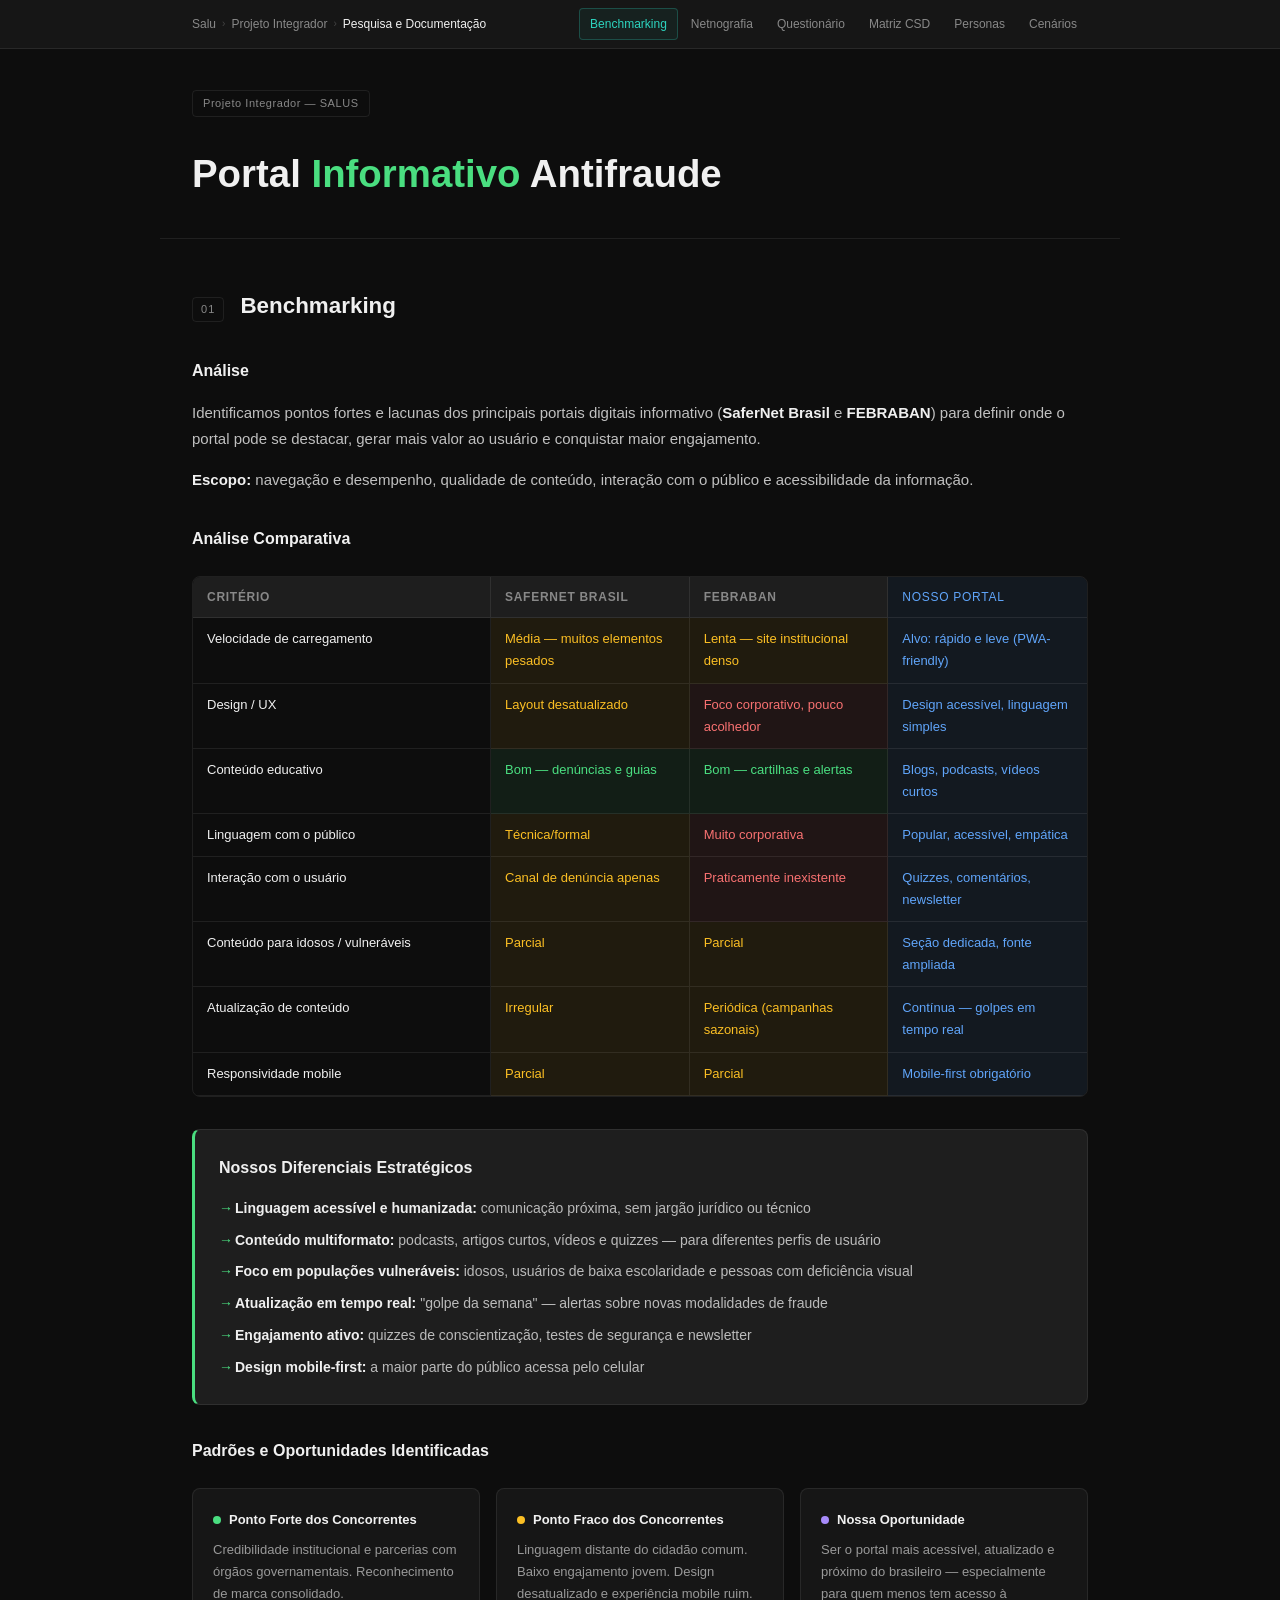
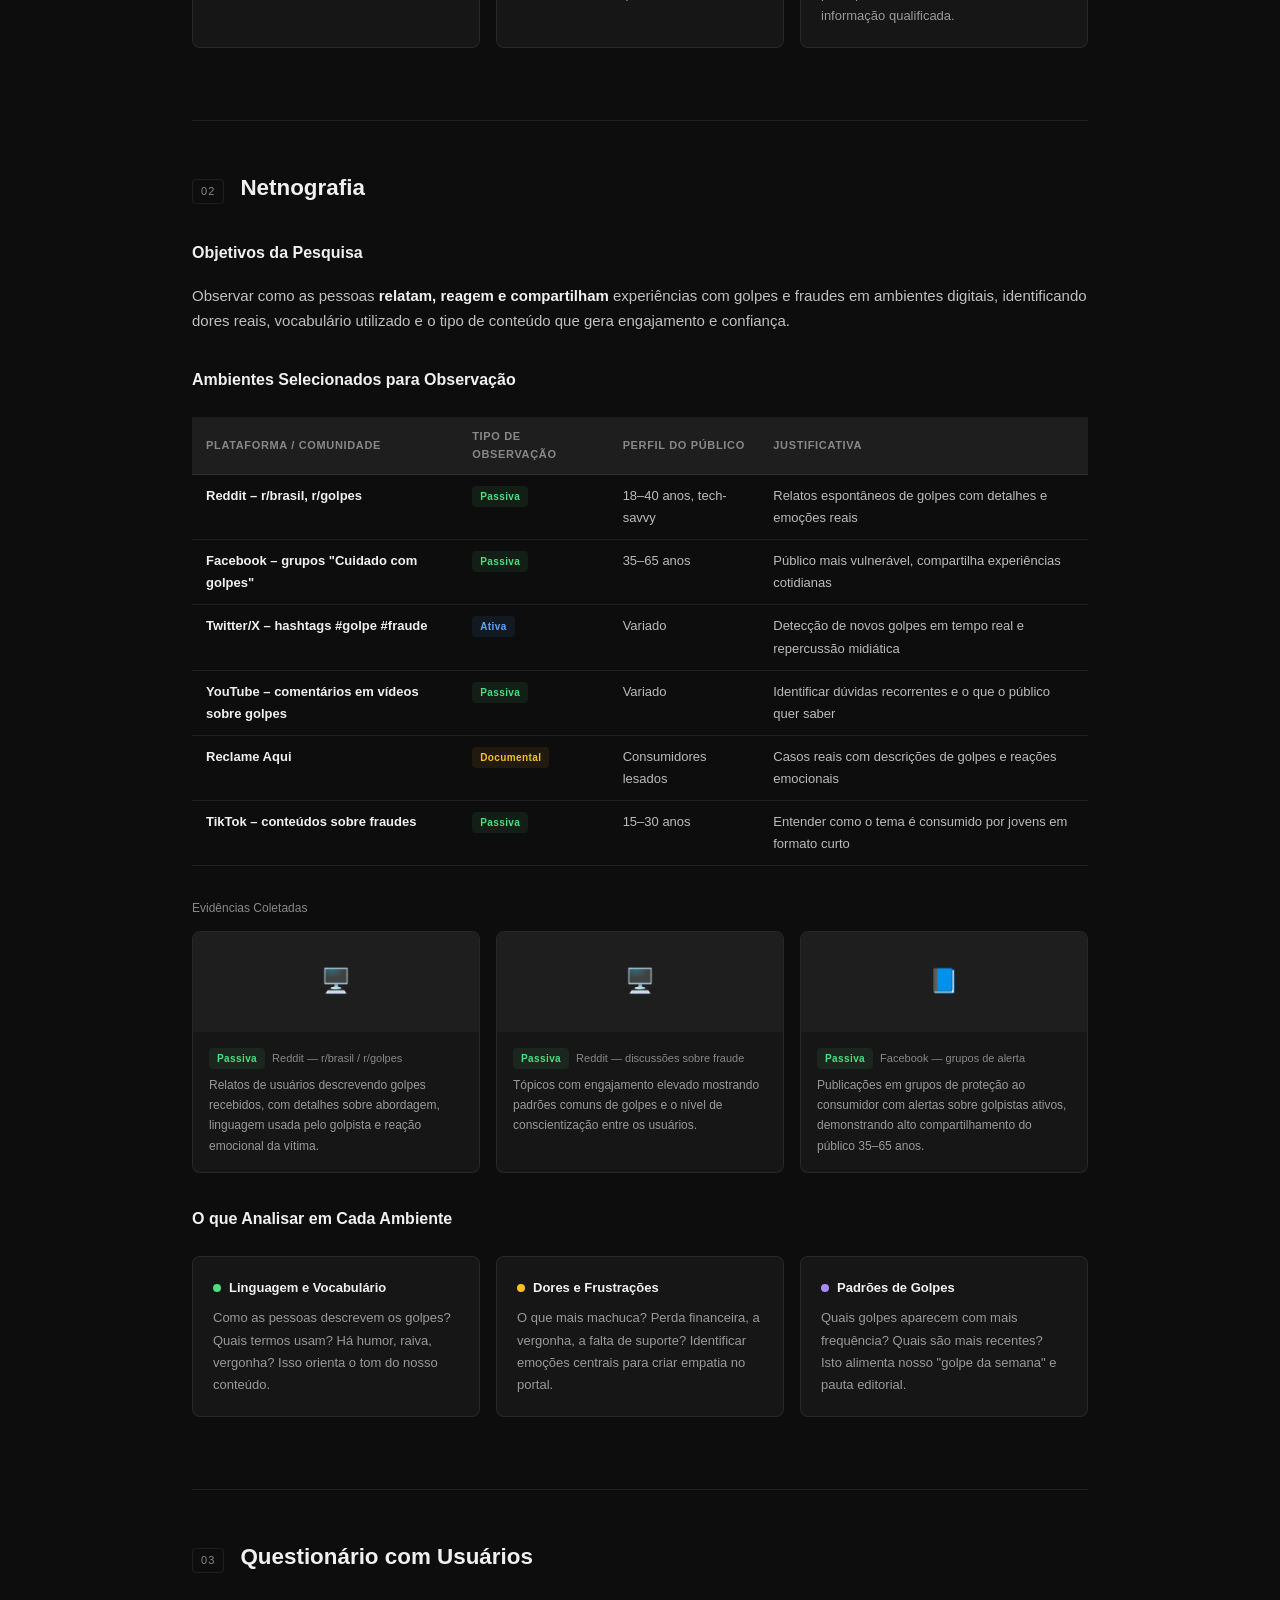
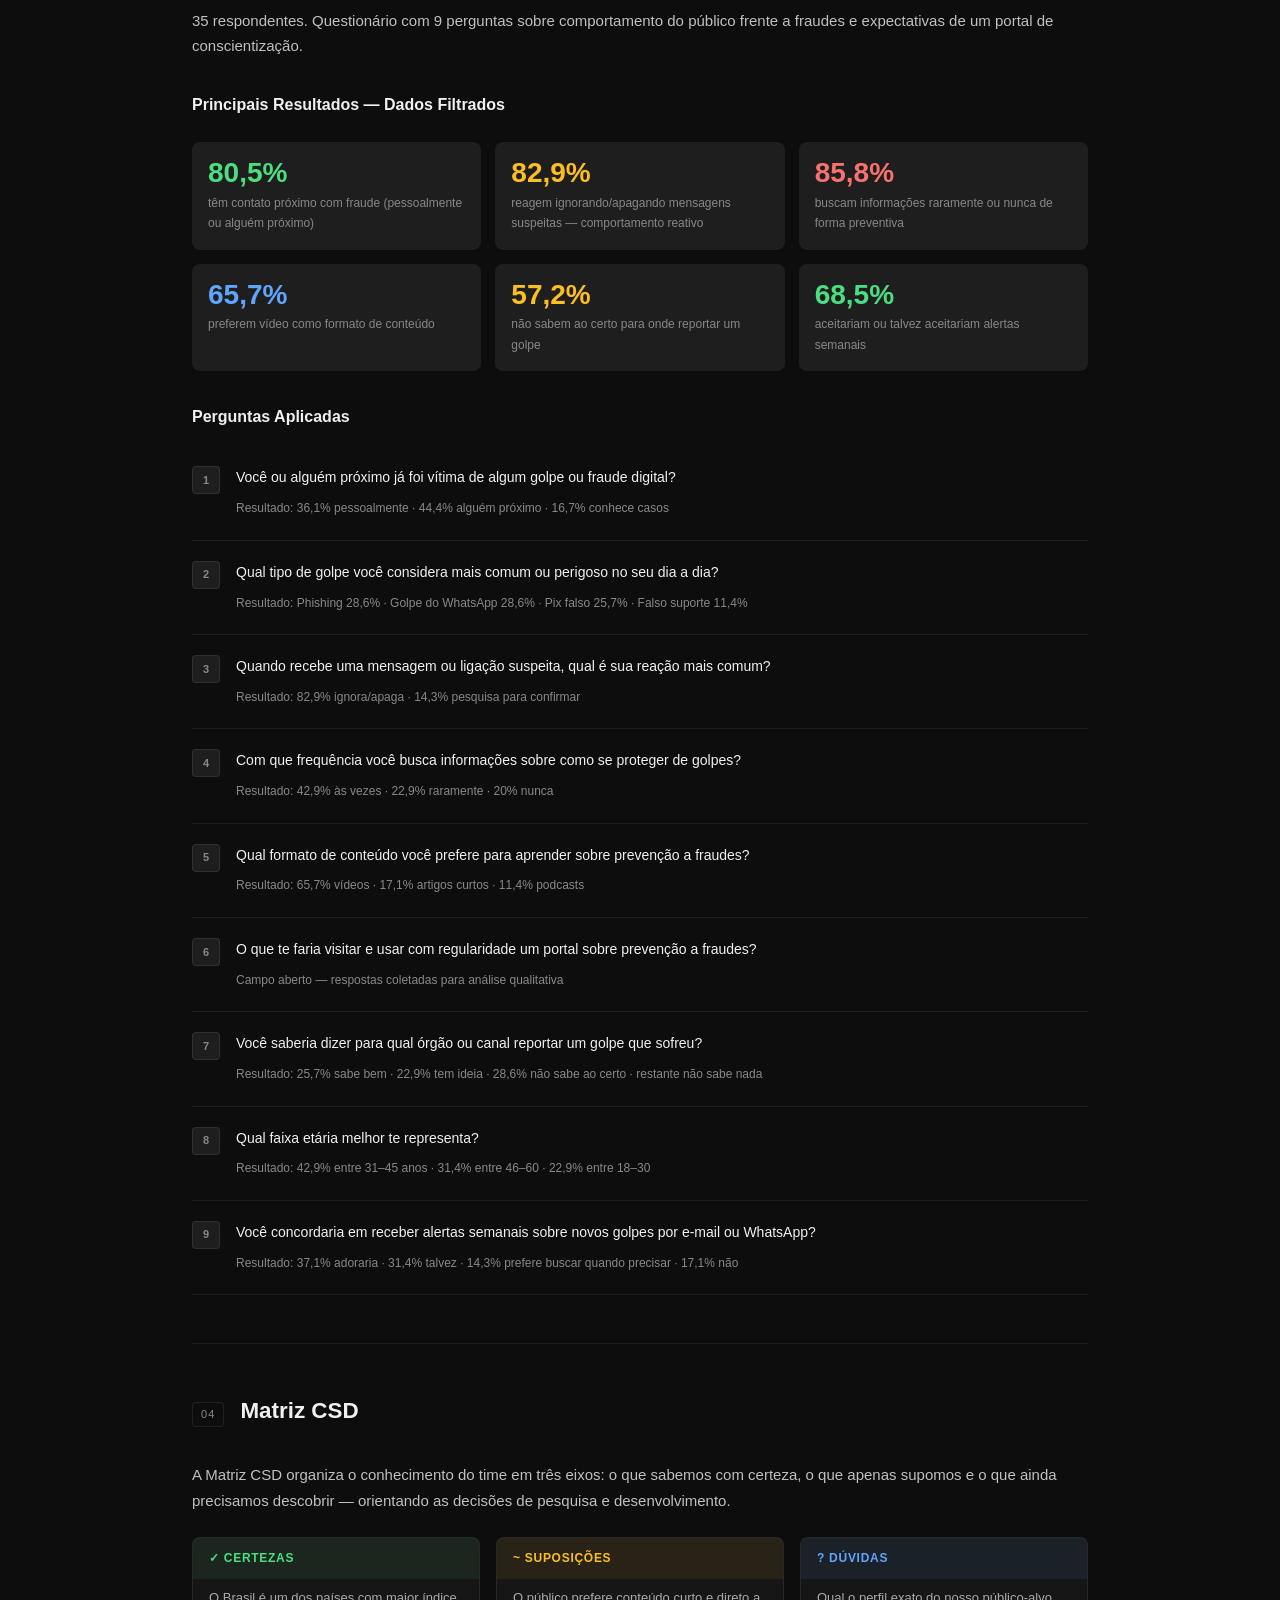
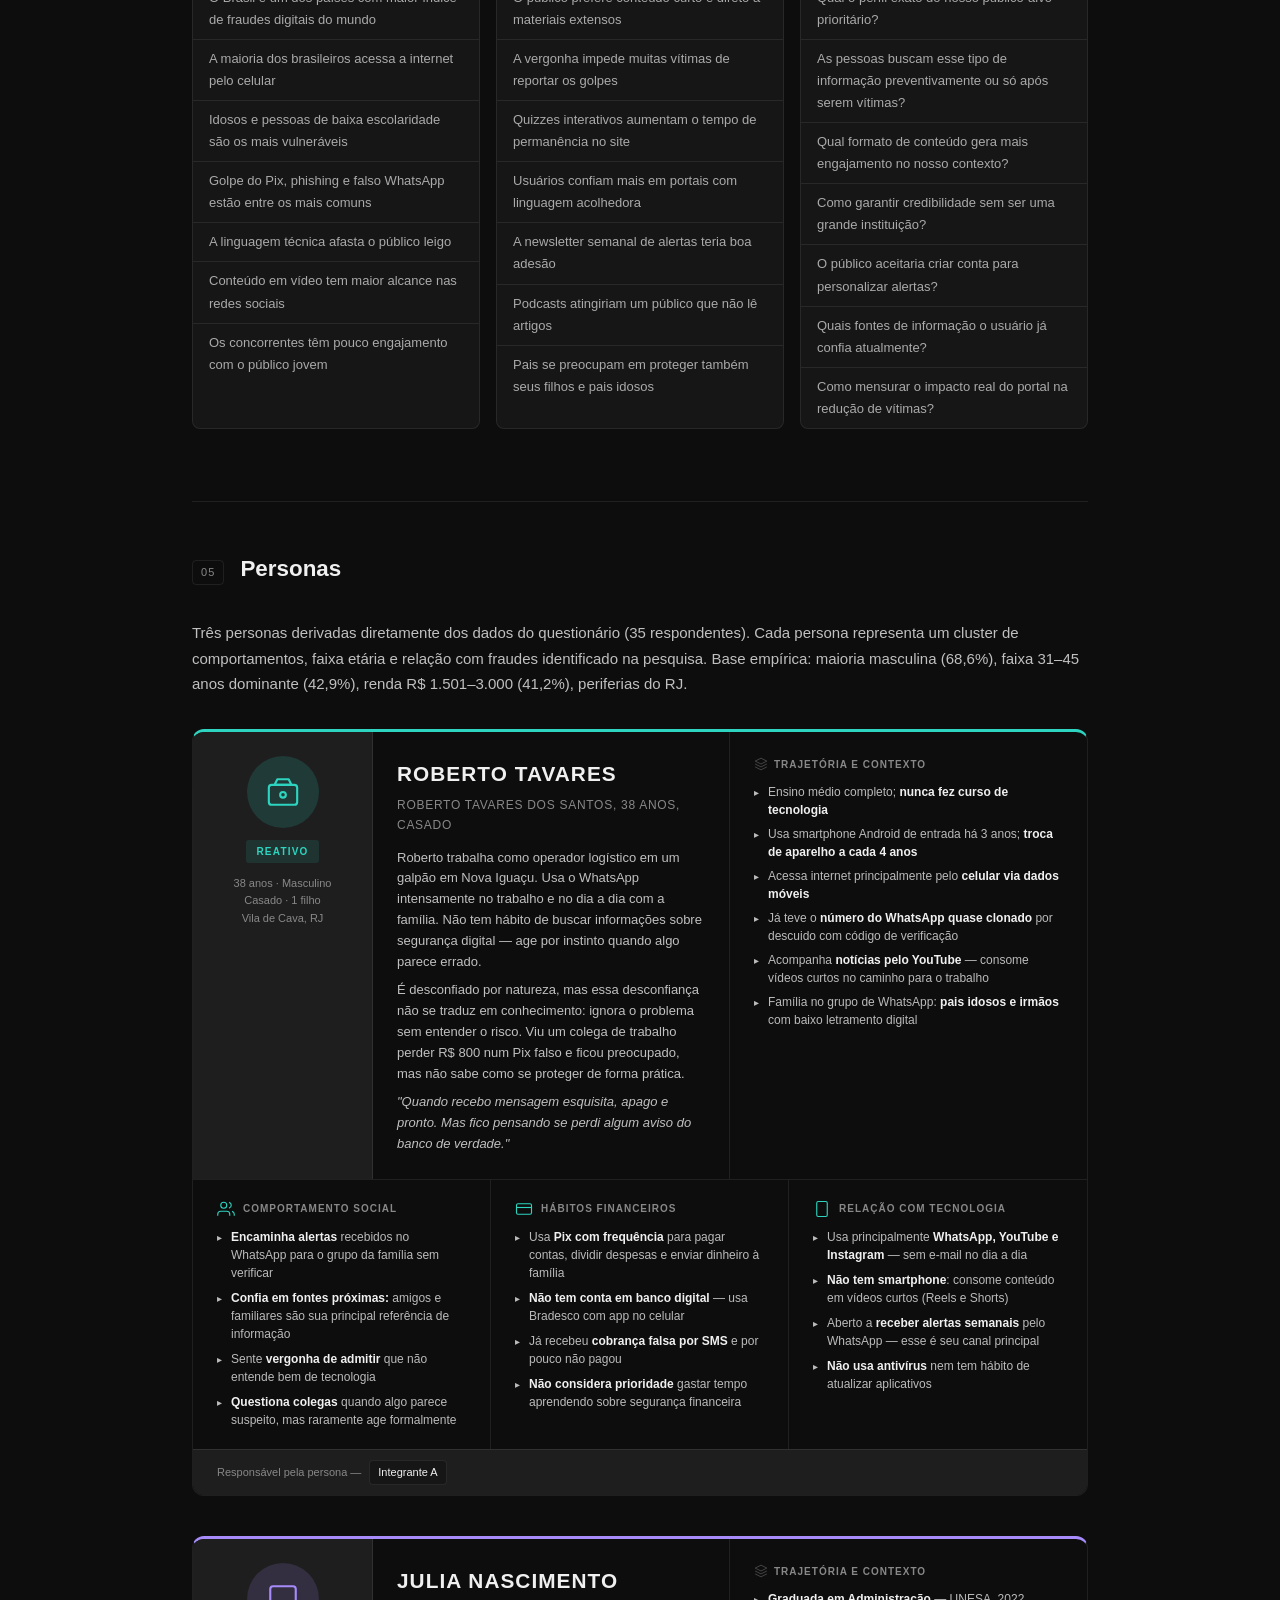
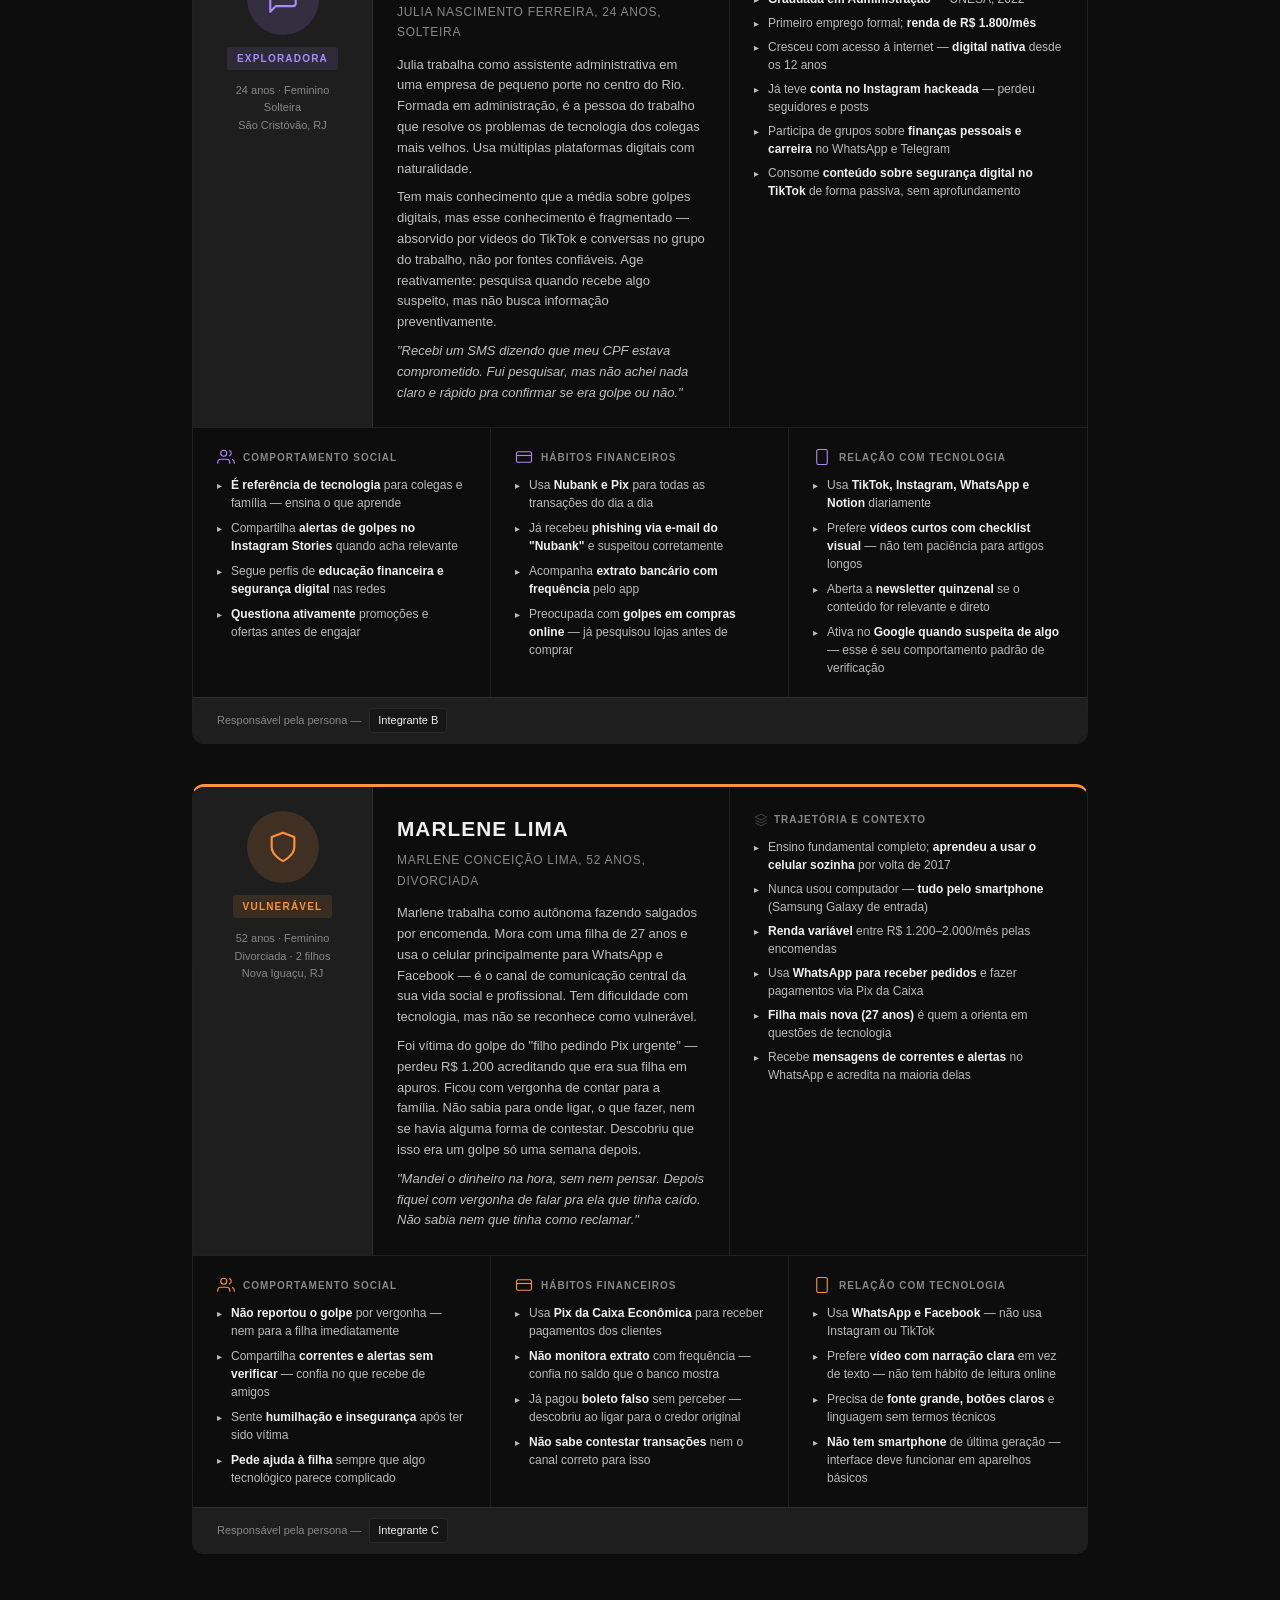
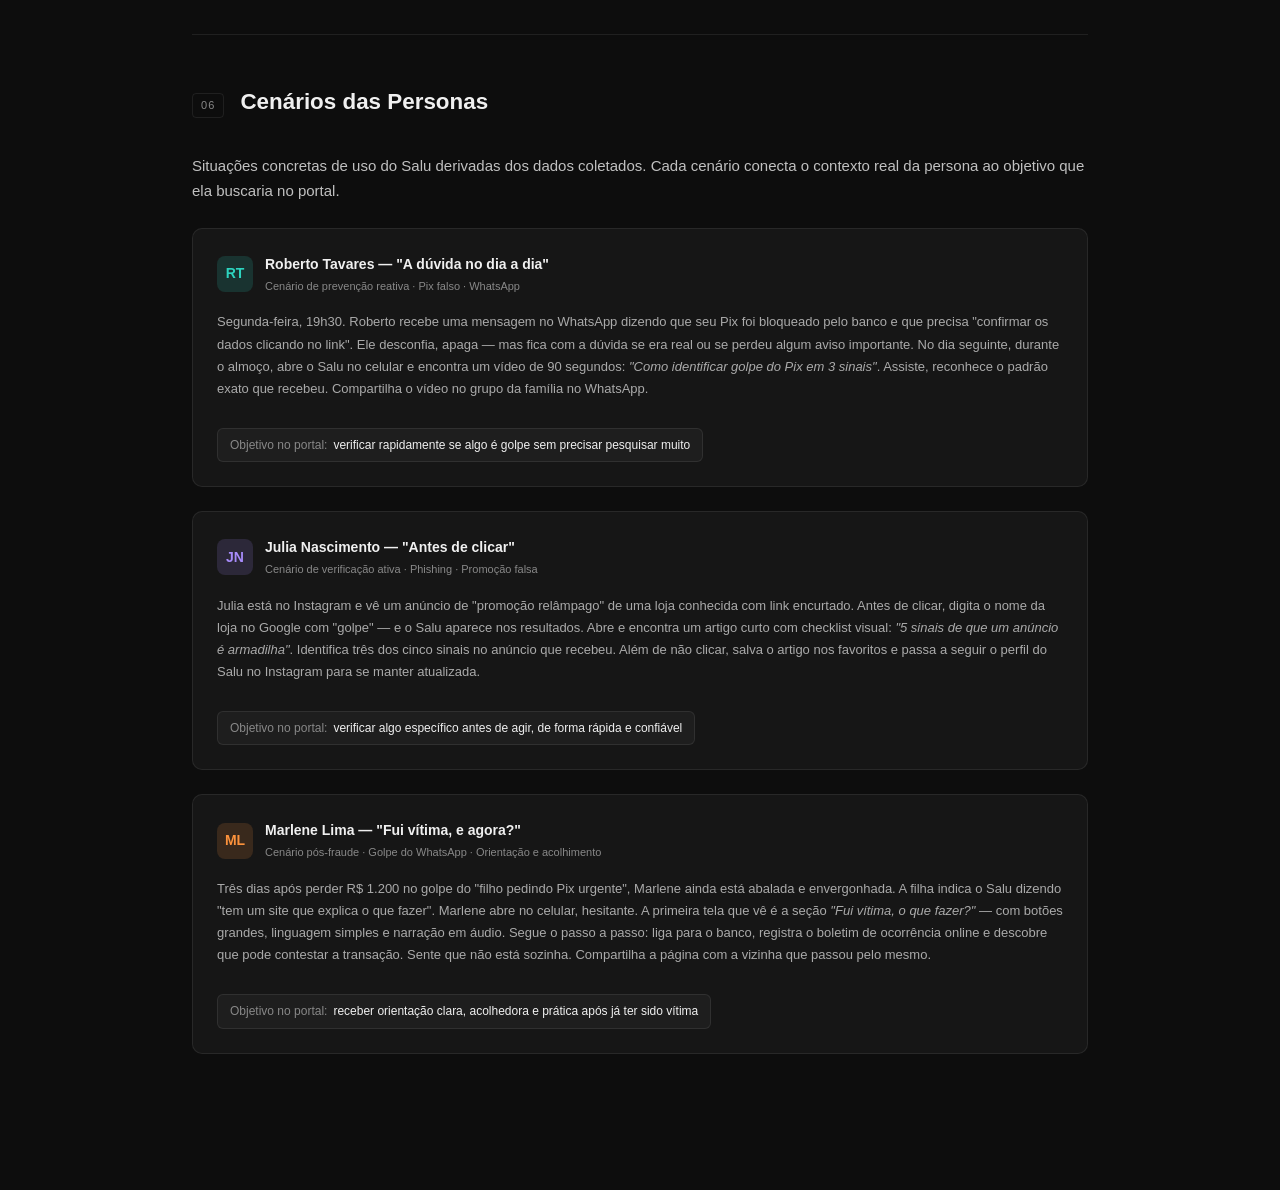
==== docs/index.html @ 440b50ca "refector: docs" ====
<!DOCTYPE html>
<html lang="pt-BR">
<head>
  <meta charset="UTF-8">
  <meta name="viewport" content="width=device-width, initial-scale=1.0">
  <title>Projeto Integrador – Portal Antifraude</title>
  <link rel="stylesheet" href="css/style.css">
</head>
<body>

<nav class="topnav">
  <div class="topnav-inner">
    <div class="breadcrumb">
      <a href="#">Salu</a>
      <span class="breadcrumb-sep">›</span>
      <a href="#">Projeto Integrador</a>
      <span class="breadcrumb-sep">›</span>
      <span class="breadcrumb-current">Pesquisa e Documentação</span>
    </div>
    <div class="nav-links">
      <a href="#benchmarking" class="nav-link">Benchmarking</a>
      <a href="#netnografia" class="nav-link">Netnografia</a>
      <a href="#questionario" class="nav-link">Questionário</a>
      <a href="#csd" class="nav-link">Matriz CSD</a>
      <a href="#personas" class="nav-link active">Personas</a>
      <a href="#cenarios" class="nav-link">Cenários</a>
    </div>
  </div>
</nav>

<header>
  <div class="tag">Projeto Integrador — SALUS</div>
  <h1>Portal <span>Informativo</span> Antifraude</h1>
</header>

<main>

  <!-- 01 BENCHMARKING -->
  <section class="section" id="benchmarking">
    <div class="section-header">
      <span class="section-num">01</span>
      <h2>Benchmarking</h2>
    </div>
    <h3>Análise</h3>
    <p>Identificamos pontos fortes e lacunas dos principais portais digitais informativo (<strong>SaferNet Brasil</strong> e <strong>FEBRABAN</strong>) para definir onde o portal pode se destacar, gerar mais valor ao usuário e conquistar maior engajamento.</p>
    <p><strong>Escopo:</strong> navegação e desempenho, qualidade de conteúdo, interação com o público e acessibilidade da informação.</p>
    <h3>Análise Comparativa</h3>
    <div class="bench-grid">
      <div class="bench-cell bench-header">Critério</div>
      <div class="bench-cell bench-header">SaferNet Brasil</div>
      <div class="bench-cell bench-header">FEBRABAN</div>
      <div class="bench-cell bench-header our bench-header">Nosso Portal</div>
      <div class="bench-cell bench-label">Velocidade de carregamento</div>
      <div class="bench-cell warn">Média — muitos elementos pesados</div>
      <div class="bench-cell warn">Lenta — site institucional denso</div>
      <div class="bench-cell our">Alvo: rápido e leve (PWA-friendly)</div>
      <div class="bench-cell bench-label">Design / UX</div>
      <div class="bench-cell warn">Layout desatualizado</div>
      <div class="bench-cell bad">Foco corporativo, pouco acolhedor</div>
      <div class="bench-cell our">Design acessível, linguagem simples</div>
      <div class="bench-cell bench-label">Conteúdo educativo</div>
      <div class="bench-cell good">Bom — denúncias e guias</div>
      <div class="bench-cell good">Bom — cartilhas e alertas</div>
      <div class="bench-cell our">Blogs, podcasts, vídeos curtos</div>
      <div class="bench-cell bench-label">Linguagem com o público</div>
      <div class="bench-cell warn">Técnica/formal</div>
      <div class="bench-cell bad">Muito corporativa</div>
      <div class="bench-cell our">Popular, acessível, empática</div>
      <div class="bench-cell bench-label">Interação com o usuário</div>
      <div class="bench-cell warn">Canal de denúncia apenas</div>
      <div class="bench-cell bad">Praticamente inexistente</div>
      <div class="bench-cell our">Quizzes, comentários, newsletter</div>
      <div class="bench-cell bench-label">Conteúdo para idosos / vulneráveis</div>
      <div class="bench-cell warn">Parcial</div>
      <div class="bench-cell warn">Parcial</div>
      <div class="bench-cell our">Seção dedicada, fonte ampliada</div>
      <div class="bench-cell bench-label">Atualização de conteúdo</div>
      <div class="bench-cell warn">Irregular</div>
      <div class="bench-cell warn">Periódica (campanhas sazonais)</div>
      <div class="bench-cell our">Contínua — golpes em tempo real</div>
      <div class="bench-cell bench-label">Responsividade mobile</div>
      <div class="bench-cell warn">Parcial</div>
      <div class="bench-cell warn">Parcial</div>
      <div class="bench-cell our">Mobile-first obrigatório</div>
    </div>
    <div class="diff-box">
      <h3>Nossos Diferenciais Estratégicos</h3>
      <ul class="diff-list">
        <li><strong>Linguagem acessível e humanizada:</strong> comunicação próxima, sem jargão jurídico ou técnico</li>
        <li><strong>Conteúdo multiformato:</strong> podcasts, artigos curtos, vídeos e quizzes — para diferentes perfis de usuário</li>
        <li><strong>Foco em populações vulneráveis:</strong> idosos, usuários de baixa escolaridade e pessoas com deficiência visual</li>
        <li><strong>Atualização em tempo real:</strong> "golpe da semana" — alertas sobre novas modalidades de fraude</li>
        <li><strong>Engajamento ativo:</strong> quizzes de conscientização, testes de segurança e newsletter</li>
        <li><strong>Design mobile-first:</strong> a maior parte do público acessa pelo celular</li>
      </ul>
    </div>
    <h3>Padrões e Oportunidades Identificadas</h3>
    <div class="card-grid">
      <div class="card">
        <div class="card-title"><span class="dot dot-green"></span>Ponto Forte dos Concorrentes</div>
        <p>Credibilidade institucional e parcerias com órgãos governamentais. Reconhecimento de marca consolidado.</p>
      </div>
      <div class="card">
        <div class="card-title"><span class="dot dot-orange"></span>Ponto Fraco dos Concorrentes</div>
        <p>Linguagem distante do cidadão comum. Baixo engajamento jovem. Design desatualizado e experiência mobile ruim.</p>
      </div>
      <div class="card">
        <div class="card-title"><span class="dot dot-purple"></span>Nossa Oportunidade</div>
        <p>Ser o portal mais acessível, atualizado e próximo do brasileiro — especialmente para quem menos tem acesso à informação qualificada.</p>
      </div>
    </div>
  </section>

  <!-- 02 NETNOGRAFIA -->
  <section class="section" id="netnografia">
    <div class="section-header">
      <span class="section-num">02</span>
      <h2>Netnografia</h2>
    </div>
    <h3>Objetivos da Pesquisa</h3>
    <p>Observar como as pessoas <strong>relatam, reagem e compartilham</strong> experiências com golpes e fraudes em ambientes digitais, identificando dores reais, vocabulário utilizado e o tipo de conteúdo que gera engajamento e confiança.</p>
    <h3>Ambientes Selecionados para Observação</h3>
    <table class="netno-table">
      <thead>
        <tr>
          <th>Plataforma / Comunidade</th>
          <th>Tipo de observação</th>
          <th>Perfil do público</th>
          <th>Justificativa</th>
        </tr>
      </thead>
      <tbody>
        <tr>
          <td><strong>Reddit – r/brasil, r/golpes</strong></td>
          <td><span class="badge badge-green">Passiva</span></td>
          <td>18–40 anos, tech-savvy</td>
          <td>Relatos espontâneos de golpes com detalhes e emoções reais</td>
        </tr>
        <tr>
          <td><strong>Facebook – grupos "Cuidado com golpes"</strong></td>
          <td><span class="badge badge-green">Passiva</span></td>
          <td>35–65 anos</td>
          <td>Público mais vulnerável, compartilha experiências cotidianas</td>
        </tr>
        <tr>
          <td><strong>Twitter/X – hashtags #golpe #fraude</strong></td>
          <td><span class="badge badge-blue">Ativa</span></td>
          <td>Variado</td>
          <td>Detecção de novos golpes em tempo real e repercussão midiática</td>
        </tr>
        <tr>
          <td><strong>YouTube – comentários em vídeos sobre golpes</strong></td>
          <td><span class="badge badge-green">Passiva</span></td>
          <td>Variado</td>
          <td>Identificar dúvidas recorrentes e o que o público quer saber</td>
        </tr>
        <tr>
          <td><strong>Reclame Aqui</strong></td>
          <td><span class="badge badge-orange">Documental</span></td>
          <td>Consumidores lesados</td>
          <td>Casos reais com descrições de golpes e reações emocionais</td>
        </tr>
        <tr>
          <td><strong>TikTok – conteúdos sobre fraudes</strong></td>
          <td><span class="badge badge-green">Passiva</span></td>
          <td>15–30 anos</td>
          <td>Entender como o tema é consumido por jovens em formato curto</td>
        </tr>
      </tbody>
    </table>
    <div class="evidencias">
      <p class="evidencias-label">Evidências Coletadas</p>
      <div class="evidencias-grid">
        <div class="evidencia-card">
          <div class="evidencia-img"><span>🖥️</span></div>
          <div class="evidencia-body">
            <div class="evidencia-platform"><span class="badge badge-green">Passiva</span> Reddit — r/brasil / r/golpes</div>
            <p class="evidencia-desc">Relatos de usuários descrevendo golpes recebidos, com detalhes sobre abordagem, linguagem usada pelo golpista e reação emocional da vítima.</p>
          </div>
        </div>
        <div class="evidencia-card">
          <div class="evidencia-img"><span>🖥️</span></div>
          <div class="evidencia-body">
            <div class="evidencia-platform"><span class="badge badge-green">Passiva</span> Reddit — discussões sobre fraude</div>
            <p class="evidencia-desc">Tópicos com engajamento elevado mostrando padrões comuns de golpes e o nível de conscientização entre os usuários.</p>
          </div>
        </div>
        <div class="evidencia-card">
          <div class="evidencia-img"><span>📘</span></div>
          <div class="evidencia-body">
            <div class="evidencia-platform"><span class="badge badge-green">Passiva</span> Facebook — grupos de alerta</div>
            <p class="evidencia-desc">Publicações em grupos de proteção ao consumidor com alertas sobre golpistas ativos, demonstrando alto compartilhamento do público 35–65 anos.</p>
          </div>
        </div>
      </div>
    </div>
    <h3>O que Analisar em Cada Ambiente</h3>
    <div class="card-grid">
      <div class="card">
        <div class="card-title"><span class="dot dot-green"></span>Linguagem e Vocabulário</div>
        <p>Como as pessoas descrevem os golpes? Quais termos usam? Há humor, raiva, vergonha? Isso orienta o tom do nosso conteúdo.</p>
      </div>
      <div class="card">
        <div class="card-title"><span class="dot dot-orange"></span>Dores e Frustrações</div>
        <p>O que mais machuca? Perda financeira, a vergonha, a falta de suporte? Identificar emoções centrais para criar empatia no portal.</p>
      </div>
      <div class="card">
        <div class="card-title"><span class="dot dot-purple"></span>Padrões de Golpes</div>
        <p>Quais golpes aparecem com mais frequência? Quais são mais recentes? Isto alimenta nosso "golpe da semana" e pauta editorial.</p>
      </div>
    </div>
  </section>

  <!-- 03 QUESTIONÁRIO -->
  <section class="section" id="questionario">
    <div class="section-header">
      <span class="section-num">03</span>
      <h2>Questionário com Usuários</h2>
    </div>
    <p>35 respondentes. Questionário com 9 perguntas sobre comportamento do público frente a fraudes e expectativas de um portal de conscientização.</p>

    <h3>Principais Resultados — Dados Filtrados</h3>
    <div class="dados-grid">
      <div class="dado-card"><div class="dado-num green">80,5%</div><div class="dado-label">têm contato próximo com fraude (pessoalmente ou alguém próximo)</div></div>
      <div class="dado-card"><div class="dado-num amber">82,9%</div><div class="dado-label">reagem ignorando/apagando mensagens suspeitas — comportamento reativo</div></div>
      <div class="dado-card"><div class="dado-num red">85,8%</div><div class="dado-label">buscam informações raramente ou nunca de forma preventiva</div></div>
      <div class="dado-card"><div class="dado-num blue">65,7%</div><div class="dado-label">preferem vídeo como formato de conteúdo</div></div>
      <div class="dado-card"><div class="dado-num amber">57,2%</div><div class="dado-label">não sabem ao certo para onde reportar um golpe</div></div>
      <div class="dado-card"><div class="dado-num green">68,5%</div><div class="dado-label">aceitariam ou talvez aceitariam alertas semanais</div></div>
    </div>

    <h3>Perguntas Aplicadas</h3>
    <ul class="q-list">
      <li class="q-item">
        <span class="q-num"></span>
        <div>
          <div class="q-text">Você ou alguém próximo já foi vítima de algum golpe ou fraude digital?</div>
          <span class="q-type">Resultado: 36,1% pessoalmente · 44,4% alguém próximo · 16,7% conhece casos</span>
        </div>
      </li>
      <li class="q-item">
        <span class="q-num"></span>
        <div>
          <div class="q-text">Qual tipo de golpe você considera mais comum ou perigoso no seu dia a dia?</div>
          <span class="q-type">Resultado: Phishing 28,6% · Golpe do WhatsApp 28,6% · Pix falso 25,7% · Falso suporte 11,4%</span>
        </div>
      </li>
      <li class="q-item">
        <span class="q-num"></span>
        <div>
          <div class="q-text">Quando recebe uma mensagem ou ligação suspeita, qual é sua reação mais comum?</div>
          <span class="q-type">Resultado: 82,9% ignora/apaga · 14,3% pesquisa para confirmar</span>
        </div>
      </li>
      <li class="q-item">
        <span class="q-num"></span>
        <div>
          <div class="q-text">Com que frequência você busca informações sobre como se proteger de golpes?</div>
          <span class="q-type">Resultado: 42,9% às vezes · 22,9% raramente · 20% nunca</span>
        </div>
      </li>
      <li class="q-item">
        <span class="q-num"></span>
        <div>
          <div class="q-text">Qual formato de conteúdo você prefere para aprender sobre prevenção a fraudes?</div>
          <span class="q-type">Resultado: 65,7% vídeos · 17,1% artigos curtos · 11,4% podcasts</span>
        </div>
      </li>
      <li class="q-item">
        <span class="q-num"></span>
        <div>
          <div class="q-text">O que te faria visitar e usar com regularidade um portal sobre prevenção a fraudes?</div>
          <span class="q-type">Campo aberto — respostas coletadas para análise qualitativa</span>
        </div>
      </li>
      <li class="q-item">
        <span class="q-num"></span>
        <div>
          <div class="q-text">Você saberia dizer para qual órgão ou canal reportar um golpe que sofreu?</div>
          <span class="q-type">Resultado: 25,7% sabe bem · 22,9% tem ideia · 28,6% não sabe ao certo · restante não sabe nada</span>
        </div>
      </li>
      <li class="q-item">
        <span class="q-num"></span>
        <div>
          <div class="q-text">Qual faixa etária melhor te representa?</div>
          <span class="q-type">Resultado: 42,9% entre 31–45 anos · 31,4% entre 46–60 · 22,9% entre 18–30</span>
        </div>
      </li>
      <li class="q-item">
        <span class="q-num"></span>
        <div>
          <div class="q-text">Você concordaria em receber alertas semanais sobre novos golpes por e-mail ou WhatsApp?</div>
          <span class="q-type">Resultado: 37,1% adoraria · 31,4% talvez · 14,3% prefere buscar quando precisar · 17,1% não</span>
        </div>
      </li>
    </ul>
  </section>

  <!-- 04 MATRIZ CSD -->
  <section class="section" id="csd">
    <div class="section-header">
      <span class="section-num">04</span>
      <h2>Matriz CSD</h2>
    </div>
    <p>A Matriz CSD organiza o conhecimento do time em três eixos: o que sabemos com certeza, o que apenas supomos e o que ainda precisamos descobrir — orientando as decisões de pesquisa e desenvolvimento.</p>
    <div class="csd-grid">
      <div class="csd-col">
        <div class="csd-header cert">✓ Certezas</div>
        <div class="csd-item">O Brasil é um dos países com maior índice de fraudes digitais do mundo</div>
        <div class="csd-item">A maioria dos brasileiros acessa a internet pelo celular</div>
        <div class="csd-item">Idosos e pessoas de baixa escolaridade são os mais vulneráveis</div>
        <div class="csd-item">Golpe do Pix, phishing e falso WhatsApp estão entre os mais comuns</div>
        <div class="csd-item">A linguagem técnica afasta o público leigo</div>
        <div class="csd-item">Conteúdo em vídeo tem maior alcance nas redes sociais</div>
        <div class="csd-item">Os concorrentes têm pouco engajamento com o público jovem</div>
      </div>
      <div class="csd-col">
        <div class="csd-header supo">~ Suposições</div>
        <div class="csd-item">O público prefere conteúdo curto e direto a materiais extensos</div>
        <div class="csd-item">A vergonha impede muitas vítimas de reportar os golpes</div>
        <div class="csd-item">Quizzes interativos aumentam o tempo de permanência no site</div>
        <div class="csd-item">Usuários confiam mais em portais com linguagem acolhedora</div>
        <div class="csd-item">A newsletter semanal de alertas teria boa adesão</div>
        <div class="csd-item">Podcasts atingiriam um público que não lê artigos</div>
        <div class="csd-item">Pais se preocupam em proteger também seus filhos e pais idosos</div>
      </div>
      <div class="csd-col">
        <div class="csd-header duv">? Dúvidas</div>
        <div class="csd-item">Qual o perfil exato do nosso público-alvo prioritário?</div>
        <div class="csd-item">As pessoas buscam esse tipo de informação preventivamente ou só após serem vítimas?</div>
        <div class="csd-item">Qual formato de conteúdo gera mais engajamento no nosso contexto?</div>
        <div class="csd-item">Como garantir credibilidade sem ser uma grande instituição?</div>
        <div class="csd-item">O público aceitaria criar conta para personalizar alertas?</div>
        <div class="csd-item">Quais fontes de informação o usuário já confia atualmente?</div>
        <div class="csd-item">Como mensurar o impacto real do portal na redução de vítimas?</div>
      </div>
    </div>
  </section>

  <!-- 05 PERSONAS -->
  <section class="section" id="personas">
    <div class="section-header">
      <span class="section-num">05</span>
      <h2>Personas</h2>
    </div>
    <p>Três personas derivadas diretamente dos dados do questionário (35 respondentes). Cada persona representa um cluster de comportamentos, faixa etária e relação com fraudes identificado na pesquisa. Base empírica: maioria masculina (68,6%), faixa 31–45 anos dominante (42,9%), renda R$ 1.501–3.000 (41,2%), periferias do RJ.</p>

    <!-- ——— PERSONA 1 ——— -->
    <div class="persona-doc pd-teal">
      <div class="pd-top">
        <div class="pd-identity">
          <div class="pd-icon-wrap pdi-teal">
            <svg viewBox="0 0 24 24" fill="none" stroke="#2dd4bf" stroke-width="1.5" stroke-linecap="round" stroke-linejoin="round">
              <path d="M20 7H4a2 2 0 0 0-2 2v10a2 2 0 0 0 2 2h16a2 2 0 0 0 2-2V9a2 2 0 0 0-2-2z"/><path d="M16 3H8l-2 4h12l-2-4z"/><circle cx="12" cy="14" r="2"/>
            </svg>
          </div>
          <span class="pd-archetype arch-teal">Reativo</span>
          <div class="pd-meta">38 anos · Masculino<br>Casado · 1 filho<br>Vila de Cava, RJ</div>
        </div>
        <div class="pd-bio">
          <div class="pd-persona-name">Roberto Tavares</div>
          <div class="pd-persona-sub">Roberto Tavares dos Santos, 38 anos, casado</div>
          <p>Roberto trabalha como operador logístico em um galpão em Nova Iguaçu. Usa o WhatsApp intensamente no trabalho e no dia a dia com a família. Não tem hábito de buscar informações sobre segurança digital — age por instinto quando algo parece errado.</p>
          <p>É desconfiado por natureza, mas essa desconfiança não se traduz em conhecimento: ignora o problema sem entender o risco. Viu um colega de trabalho perder R$ 800 num Pix falso e ficou preocupado, mas não sabe como se proteger de forma prática.</p>
          <p><em>"Quando recebo mensagem esquisita, apago e pronto. Mas fico pensando se perdi algum aviso do banco de verdade."</em></p>
        </div>
        <div class="pd-traj">
          <div class="pd-traj-title">
            <svg viewBox="0 0 24 24" fill="none" stroke="currentColor" stroke-width="1.5"><path d="M12 2L2 7l10 5 10-5-10-5z"/><path d="M2 17l10 5 10-5"/><path d="M2 12l10 5 10-5"/></svg>
            Trajetória e contexto
          </div>
          <ul>
            <li>Ensino médio completo; <strong>nunca fez curso de tecnologia</strong></li>
            <li>Usa smartphone Android de entrada há 3 anos; <strong>troca de aparelho a cada 4 anos</strong></li>
            <li>Acessa internet principalmente pelo <strong>celular via dados móveis</strong></li>
            <li>Já teve o <strong>número do WhatsApp quase clonado</strong> por descuido com código de verificação</li>
            <li>Acompanha <strong>notícias pelo YouTube</strong> — consome vídeos curtos no caminho para o trabalho</li>
            <li>Família no grupo de WhatsApp: <strong>pais idosos e irmãos</strong> com baixo letramento digital</li>
          </ul>
        </div>
      </div>
      <div class="pd-bottom">
        <div class="pd-col">
          <div class="pd-col-title">
            <svg viewBox="0 0 24 24" fill="none" stroke="#2dd4bf" stroke-width="1.5"><path d="M17 21v-2a4 4 0 0 0-4-4H5a4 4 0 0 0-4 4v2"/><circle cx="9" cy="7" r="4"/><path d="M23 21v-2a4 4 0 0 0-3-3.87"/><path d="M16 3.13a4 4 0 0 1 0 7.75"/></svg>
            Comportamento social
          </div>
          <ul>
            <li><strong>Encaminha alertas</strong> recebidos no WhatsApp para o grupo da família sem verificar</li>
            <li><strong>Confia em fontes próximas:</strong> amigos e familiares são sua principal referência de informação</li>
            <li>Sente <strong>vergonha de admitir</strong> que não entende bem de tecnologia</li>
            <li><strong>Questiona colegas</strong> quando algo parece suspeito, mas raramente age formalmente</li>
          </ul>
        </div>
        <div class="pd-col">
          <div class="pd-col-title">
            <svg viewBox="0 0 24 24" fill="none" stroke="#2dd4bf" stroke-width="1.5"><rect x="2" y="5" width="20" height="14" rx="2"/><path d="M2 10h20"/></svg>
            Hábitos financeiros
          </div>
          <ul>
            <li>Usa <strong>Pix com frequência</strong> para pagar contas, dividir despesas e enviar dinheiro à família</li>
            <li><strong>Não tem conta em banco digital</strong> — usa Bradesco com app no celular</li>
            <li>Já recebeu <strong>cobrança falsa por SMS</strong> e por pouco não pagou</li>
            <li><strong>Não considera prioridade</strong> gastar tempo aprendendo sobre segurança financeira</li>
          </ul>
        </div>
        <div class="pd-col">
          <div class="pd-col-title">
            <svg viewBox="0 0 24 24" fill="none" stroke="#2dd4bf" stroke-width="1.5"><rect x="5" y="2" width="14" height="20" rx="2"/><path d="M12 18h.01"/></svg>
            Relação com tecnologia
          </div>
          <ul>
            <li>Usa principalmente <strong>WhatsApp, YouTube e Instagram</strong> — sem e-mail no dia a dia</li>
            <li><strong>Não tem smartphone</strong>: consome conteúdo em vídeos curtos (Reels e Shorts)</li>
            <li>Aberto a <strong>receber alertas semanais</strong> pelo WhatsApp — esse é seu canal principal</li>
            <li><strong>Não usa antivírus</strong> nem tem hábito de atualizar aplicativos</li>
          </ul>
        </div>
      </div>
      <div class="pd-footer">Responsável pela persona — <span class="mchip">Integrante A</span></div>
    </div>

    <!-- ——— PERSONA 2 ——— -->
    <div class="persona-doc pd-purple">
      <div class="pd-top">
        <div class="pd-identity">
          <div class="pd-icon-wrap pdi-purple">
            <svg viewBox="0 0 24 24" fill="none" stroke="#a78bfa" stroke-width="1.5" stroke-linecap="round" stroke-linejoin="round">
              <path d="M21 15a2 2 0 0 1-2 2H7l-4 4V5a2 2 0 0 1 2-2h14a2 2 0 0 1 2 2z"/>
            </svg>
          </div>
          <span class="pd-archetype arch-purple">Exploradora</span>
          <div class="pd-meta">24 anos · Feminino<br>Solteira<br>São Cristóvão, RJ</div>
        </div>
        <div class="pd-bio">
          <div class="pd-persona-name">Julia Nascimento</div>
          <div class="pd-persona-sub">Julia Nascimento Ferreira, 24 anos, solteira</div>
          <p>Julia trabalha como assistente administrativa em uma empresa de pequeno porte no centro do Rio. Formada em administração, é a pessoa do trabalho que resolve os problemas de tecnologia dos colegas mais velhos. Usa múltiplas plataformas digitais com naturalidade.</p>
          <p>Tem mais conhecimento que a média sobre golpes digitais, mas esse conhecimento é fragmentado — absorvido por vídeos do TikTok e conversas no grupo do trabalho, não por fontes confiáveis. Age reativamente: pesquisa quando recebe algo suspeito, mas não busca informação preventivamente.</p>
          <p><em>"Recebi um SMS dizendo que meu CPF estava comprometido. Fui pesquisar, mas não achei nada claro e rápido pra confirmar se era golpe ou não."</em></p>
        </div>
        <div class="pd-traj">
          <div class="pd-traj-title">
            <svg viewBox="0 0 24 24" fill="none" stroke="currentColor" stroke-width="1.5"><path d="M12 2L2 7l10 5 10-5-10-5z"/><path d="M2 17l10 5 10-5"/><path d="M2 12l10 5 10-5"/></svg>
            Trajetória e contexto
          </div>
          <ul>
            <li><strong>Graduada em Administração</strong> — UNESA, 2022</li>
            <li>Primeiro emprego formal; <strong>renda de R$ 1.800/mês</strong></li>
            <li>Cresceu com acesso à internet — <strong>digital nativa</strong> desde os 12 anos</li>
            <li>Já teve <strong>conta no Instagram hackeada</strong> — perdeu seguidores e posts</li>
            <li>Participa de grupos sobre <strong>finanças pessoais e carreira</strong> no WhatsApp e Telegram</li>
            <li>Consome <strong>conteúdo sobre segurança digital no TikTok</strong> de forma passiva, sem aprofundamento</li>
          </ul>
        </div>
      </div>
      <div class="pd-bottom">
        <div class="pd-col">
          <div class="pd-col-title">
            <svg viewBox="0 0 24 24" fill="none" stroke="#a78bfa" stroke-width="1.5"><path d="M17 21v-2a4 4 0 0 0-4-4H5a4 4 0 0 0-4 4v2"/><circle cx="9" cy="7" r="4"/><path d="M23 21v-2a4 4 0 0 0-3-3.87"/><path d="M16 3.13a4 4 0 0 1 0 7.75"/></svg>
            Comportamento social
          </div>
          <ul>
            <li><strong>É referência de tecnologia</strong> para colegas e família — ensina o que aprende</li>
            <li>Compartilha <strong>alertas de golpes no Instagram Stories</strong> quando acha relevante</li>
            <li>Segue perfis de <strong>educação financeira e segurança digital</strong> nas redes</li>
            <li><strong>Questiona ativamente</strong> promoções e ofertas antes de engajar</li>
          </ul>
        </div>
        <div class="pd-col">
          <div class="pd-col-title">
            <svg viewBox="0 0 24 24" fill="none" stroke="#a78bfa" stroke-width="1.5"><rect x="2" y="5" width="20" height="14" rx="2"/><path d="M2 10h20"/></svg>
            Hábitos financeiros
          </div>
          <ul>
            <li>Usa <strong>Nubank e Pix</strong> para todas as transações do dia a dia</li>
            <li>Já recebeu <strong>phishing via e-mail do "Nubank"</strong> e suspeitou corretamente</li>
            <li>Acompanha <strong>extrato bancário com frequência</strong> pelo app</li>
            <li>Preocupada com <strong>golpes em compras online</strong> — já pesquisou lojas antes de comprar</li>
          </ul>
        </div>
        <div class="pd-col">
          <div class="pd-col-title">
            <svg viewBox="0 0 24 24" fill="none" stroke="#a78bfa" stroke-width="1.5"><rect x="5" y="2" width="14" height="20" rx="2"/><path d="M12 18h.01"/></svg>
            Relação com tecnologia
          </div>
          <ul>
            <li>Usa <strong>TikTok, Instagram, WhatsApp e Notion</strong> diariamente</li>
            <li>Prefere <strong>vídeos curtos com checklist visual</strong> — não tem paciência para artigos longos</li>
            <li>Aberta a <strong>newsletter quinzenal</strong> se o conteúdo for relevante e direto</li>
            <li>Ativa no <strong>Google quando suspeita de algo</strong> — esse é seu comportamento padrão de verificação</li>
          </ul>
        </div>
      </div>
      <div class="pd-footer">Responsável pela persona — <span class="mchip">Integrante B</span></div>
    </div>

    <!-- ——— PERSONA 3 ——— -->
    <div class="persona-doc pd-coral">
      <div class="pd-top">
        <div class="pd-identity">
          <div class="pd-icon-wrap pdi-coral">
            <svg viewBox="0 0 24 24" fill="none" stroke="#fb923c" stroke-width="1.5" stroke-linecap="round" stroke-linejoin="round">
              <path d="M12 22s8-4 8-10V5l-8-3-8 3v7c0 6 8 10 8 10z"/>
            </svg>
          </div>
          <span class="pd-archetype arch-coral">Vulnerável</span>
          <div class="pd-meta">52 anos · Feminino<br>Divorciada · 2 filhos<br>Nova Iguaçu, RJ</div>
        </div>
        <div class="pd-bio">
          <div class="pd-persona-name">Marlene Lima</div>
          <div class="pd-persona-sub">Marlene Conceição Lima, 52 anos, divorciada</div>
          <p>Marlene trabalha como autônoma fazendo salgados por encomenda. Mora com uma filha de 27 anos e usa o celular principalmente para WhatsApp e Facebook — é o canal de comunicação central da sua vida social e profissional. Tem dificuldade com tecnologia, mas não se reconhece como vulnerável.</p>
          <p>Foi vítima do golpe do "filho pedindo Pix urgente" — perdeu R$ 1.200 acreditando que era sua filha em apuros. Ficou com vergonha de contar para a família. Não sabia para onde ligar, o que fazer, nem se havia alguma forma de contestar. Descobriu que isso era um golpe só uma semana depois.</p>
          <p><em>"Mandei o dinheiro na hora, sem nem pensar. Depois fiquei com vergonha de falar pra ela que tinha caído. Não sabia nem que tinha como reclamar."</em></p>
        </div>
        <div class="pd-traj">
          <div class="pd-traj-title">
            <svg viewBox="0 0 24 24" fill="none" stroke="currentColor" stroke-width="1.5"><path d="M12 2L2 7l10 5 10-5-10-5z"/><path d="M2 17l10 5 10-5"/><path d="M2 12l10 5 10-5"/></svg>
            Trajetória e contexto
          </div>
          <ul>
            <li>Ensino fundamental completo; <strong>aprendeu a usar o celular sozinha</strong> por volta de 2017</li>
            <li>Nunca usou computador — <strong>tudo pelo smartphone</strong> (Samsung Galaxy de entrada)</li>
            <li><strong>Renda variável</strong> entre R$ 1.200–2.000/mês pelas encomendas</li>
            <li>Usa <strong>WhatsApp para receber pedidos</strong> e fazer pagamentos via Pix da Caixa</li>
            <li><strong>Filha mais nova (27 anos)</strong> é quem a orienta em questões de tecnologia</li>
            <li>Recebe <strong>mensagens de correntes e alertas</strong> no WhatsApp e acredita na maioria delas</li>
          </ul>
        </div>
      </div>
      <div class="pd-bottom">
        <div class="pd-col">
          <div class="pd-col-title">
            <svg viewBox="0 0 24 24" fill="none" stroke="#fb923c" stroke-width="1.5"><path d="M17 21v-2a4 4 0 0 0-4-4H5a4 4 0 0 0-4 4v2"/><circle cx="9" cy="7" r="4"/><path d="M23 21v-2a4 4 0 0 0-3-3.87"/><path d="M16 3.13a4 4 0 0 1 0 7.75"/></svg>
            Comportamento social
          </div>
          <ul>
            <li><strong>Não reportou o golpe</strong> por vergonha — nem para a filha imediatamente</li>
            <li>Compartilha <strong>correntes e alertas sem verificar</strong> — confia no que recebe de amigos</li>
            <li>Sente <strong>humilhação e insegurança</strong> após ter sido vítima</li>
            <li><strong>Pede ajuda à filha</strong> sempre que algo tecnológico parece complicado</li>
          </ul>
        </div>
        <div class="pd-col">
          <div class="pd-col-title">
            <svg viewBox="0 0 24 24" fill="none" stroke="#fb923c" stroke-width="1.5"><rect x="2" y="5" width="20" height="14" rx="2"/><path d="M2 10h20"/></svg>
            Hábitos financeiros
          </div>
          <ul>
            <li>Usa <strong>Pix da Caixa Econômica</strong> para receber pagamentos dos clientes</li>
            <li><strong>Não monitora extrato</strong> com frequência — confia no saldo que o banco mostra</li>
            <li>Já pagou <strong>boleto falso</strong> sem perceber — descobriu ao ligar para o credor original</li>
            <li><strong>Não sabe contestar transações</strong> nem o canal correto para isso</li>
          </ul>
        </div>
        <div class="pd-col">
          <div class="pd-col-title">
            <svg viewBox="0 0 24 24" fill="none" stroke="#fb923c" stroke-width="1.5"><rect x="5" y="2" width="14" height="20" rx="2"/><path d="M12 18h.01"/></svg>
            Relação com tecnologia
          </div>
          <ul>
            <li>Usa <strong>WhatsApp e Facebook</strong> — não usa Instagram ou TikTok</li>
            <li>Prefere <strong>vídeo com narração clara</strong> em vez de texto — não tem hábito de leitura online</li>
            <li>Precisa de <strong>fonte grande, botões claros</strong> e linguagem sem termos técnicos</li>
            <li><strong>Não tem smartphone</strong> de última geração — interface deve funcionar em aparelhos básicos</li>
          </ul>
        </div>
      </div>
      <div class="pd-footer">Responsável pela persona — <span class="mchip">Integrante C</span></div>
    </div>

  </section>

  <!-- 06 CENÁRIOS -->
  <section class="section" id="cenarios">
    <div class="section-header">
      <span class="section-num">06</span>
      <h2>Cenários das Personas</h2>
    </div>
    <p>Situações concretas de uso do Salu derivadas dos dados coletados. Cada cenário conecta o contexto real da persona ao objetivo que ela buscaria no portal.</p>

    <div class="cenario-list">

      <div class="cenario">
        <div class="cenario-head">
          <div class="cenario-icon ci-teal">RT</div>
          <div>
            <div class="cenario-name">Roberto Tavares — "A dúvida no dia a dia"</div>
            <div class="cenario-tipo">Cenário de prevenção reativa · Pix falso · WhatsApp</div>
          </div>
        </div>
        <p class="cenario-text">Segunda-feira, 19h30. Roberto recebe uma mensagem no WhatsApp dizendo que seu Pix foi bloqueado pelo banco e que precisa "confirmar os dados clicando no link". Ele desconfia, apaga — mas fica com a dúvida se era real ou se perdeu algum aviso importante. No dia seguinte, durante o almoço, abre o Salu no celular e encontra um vídeo de 90 segundos: <em>"Como identificar golpe do Pix em 3 sinais"</em>. Assiste, reconhece o padrão exato que recebeu. Compartilha o vídeo no grupo da família no WhatsApp.</p>
        <div class="cenario-goal">Objetivo no portal: <span>verificar rapidamente se algo é golpe sem precisar pesquisar muito</span></div>
      </div>

      <div class="cenario">
        <div class="cenario-head">
          <div class="cenario-icon ci-purple">JN</div>
          <div>
            <div class="cenario-name">Julia Nascimento — "Antes de clicar"</div>
            <div class="cenario-tipo">Cenário de verificação ativa · Phishing · Promoção falsa</div>
          </div>
        </div>
        <p class="cenario-text">Julia está no Instagram e vê um anúncio de "promoção relâmpago" de uma loja conhecida com link encurtado. Antes de clicar, digita o nome da loja no Google com "golpe" — e o Salu aparece nos resultados. Abre e encontra um artigo curto com checklist visual: <em>"5 sinais de que um anúncio é armadilha"</em>. Identifica três dos cinco sinais no anúncio que recebeu. Além de não clicar, salva o artigo nos favoritos e passa a seguir o perfil do Salu no Instagram para se manter atualizada.</p>
        <div class="cenario-goal">Objetivo no portal: <span>verificar algo específico antes de agir, de forma rápida e confiável</span></div>
      </div>

      <div class="cenario">
        <div class="cenario-head">
          <div class="cenario-icon ci-coral">ML</div>
          <div>
            <div class="cenario-name">Marlene Lima — "Fui vítima, e agora?"</div>
            <div class="cenario-tipo">Cenário pós-fraude · Golpe do WhatsApp · Orientação e acolhimento</div>
          </div>
        </div>
        <p class="cenario-text">Três dias após perder R$ 1.200 no golpe do "filho pedindo Pix urgente", Marlene ainda está abalada e envergonhada. A filha indica o Salu dizendo "tem um site que explica o que fazer". Marlene abre no celular, hesitante. A primeira tela que vê é a seção <em>"Fui vítima, o que fazer?"</em> — com botões grandes, linguagem simples e narração em áudio. Segue o passo a passo: liga para o banco, registra o boletim de ocorrência online e descobre que pode contestar a transação. Sente que não está sozinha. Compartilha a página com a vizinha que passou pelo mesmo.</p>
        <div class="cenario-goal">Objetivo no portal: <span>receber orientação clara, acolhedora e prática após já ter sido vítima</span></div>
      </div>

    </div>
  </section>

</main>
<script>
  const sections = document.querySelectorAll('section[id]');
  const navLinks = document.querySelectorAll('.nav-link');
  const observer = new IntersectionObserver((entries) => {
    entries.forEach(e => {
      if (e.isIntersecting) {
        navLinks.forEach(l => l.classList.remove('active'));
        const active = document.querySelector('.nav-link[href="#' + e.target.id + '"]');
        if (active) active.classList.add('active');
      }
    });
  }, { rootMargin: '-40% 0px -55% 0px' });
  sections.forEach(s => observer.observe(s));
</script>
</body>
</html>
---- docs/css/style.css ----
*, *::before, *::after { box-sizing: border-box; margin: 0; padding: 0; }
:root {
    --bg: #0d0d0d;
    --surface: #161616;
    --surface2: #1e1e1e;
    --border: rgba(255,255,255,0.08);
    --text: #f0f0f0;
    --muted: #888;
    --green: #4ade80;
    --green-bg: rgba(74,222,128,0.08);
    --amber: #fbbf24;
    --amber-bg: rgba(251,191,36,0.08);
    --red: #f87171;
    --red-bg: rgba(248,113,113,0.08);
    --blue: #60a5fa;
    --blue-bg: rgba(96,165,250,0.08);
    --purple: #a78bfa;
    --purple-bg: rgba(167,139,250,0.08);
    --teal: #2dd4bf;
    --teal-bg: rgba(45,212,191,0.08);
    --coral: #fb923c;
    --coral-bg: rgba(251,146,60,0.08);
}
body { background: var(--bg); color: var(--text); font-family: -apple-system, BlinkMacSystemFont, 'Segoe UI', sans-serif; font-size: 15px; line-height: 1.7; }
/* NAV */
.topnav { background: var(--surface); border-bottom: 1px solid var(--border); position: sticky; top: 0; z-index: 100; }
.topnav-inner { max-width: 960px; margin: 0 auto; padding: 0 2rem; display: flex; align-items: center; justify-content: space-between; height: 48px; }
.breadcrumb { display: flex; align-items: center; gap: 6px; font-size: 12px; color: var(--muted); }
.breadcrumb a { color: var(--muted); text-decoration: none; }
.breadcrumb a:hover { color: var(--text); }
.breadcrumb-sep { font-size: 10px; opacity: 0.4; }
.breadcrumb-current { color: var(--text); font-weight: 500; }
.nav-links { display: flex; align-items: center; gap: 2px; }
.nav-link { font-size: 12px; color: var(--muted); text-decoration: none; padding: 5px 10px; border-radius: 4px; border: 1px solid transparent; transition: background 0.15s, color 0.15s; white-space: nowrap; }
.nav-link:hover { background: var(--surface2); color: var(--text); }
.nav-link.active { color: var(--teal); border-color: rgba(45,212,191,0.25); background: rgba(45,212,191,0.06); font-weight: 500; }
/* HEADER */
header { border-bottom: 1px solid var(--border); padding: 2.5rem 2rem 2rem; max-width: 960px; margin: 0 auto; }
.tag { display: inline-block; border: 1px solid var(--border); border-radius: 4px; font-size: 11px; padding: 3px 10px; color: var(--muted); margin-bottom: 8px; margin-right: 6px; letter-spacing: 0.05em; }
h1 { font-size: 2.4rem; font-weight: 600; margin: 1rem 0 0; }
h1 span { color: var(--green); }
.subtitle { color: var(--muted); font-size: 14px; }
main { max-width: 960px; margin: 0 auto; padding: 0 2rem 4rem; }
.section { border-bottom: 1px solid var(--border); padding: 3rem 0; }
.section:last-child { border-bottom: none; }
.section-header { display: flex; align-items: baseline; gap: 1rem; margin-bottom: 2rem; }
.section-num { font-size: 11px; color: var(--muted); border: 1px solid var(--border); border-radius: 4px; padding: 2px 8px; letter-spacing: 0.1em; }
h2 { font-size: 1.4rem; font-weight: 600; }
h3 { font-size: 1rem; font-weight: 600; margin: 2rem 0 1rem; color: var(--text); }
p { color: #c0c0c0; margin-bottom: 1rem; }
strong { color: var(--text); font-weight: 600; }
/* BENCHMARKING */
.bench-grid { display: grid; grid-template-columns: 1.5fr 1fr 1fr 1fr; border: 1px solid var(--border); border-radius: 8px; overflow: hidden; margin: 1.5rem 0; }
.bench-cell { padding: 10px 14px; border-right: 1px solid var(--border); border-bottom: 1px solid var(--border); font-size: 13px; color: #aaa; }
.bench-cell:nth-child(4n) { border-right: none; }
.bench-header { background: var(--surface2); font-weight: 600; font-size: 12px; color: var(--muted); text-transform: uppercase; letter-spacing: 0.06em; }
.bench-label { color: var(--text); font-weight: 500; }
.bench-cell.good { color: var(--green); background: var(--green-bg); }
.bench-cell.warn { color: var(--amber); background: var(--amber-bg); }
.bench-cell.bad { color: var(--red); background: var(--red-bg); }
.bench-cell.our { color: var(--blue); background: var(--blue-bg); font-weight: 500; }
.bench-header.our { color: var(--blue); background: var(--blue-bg); }
.diff-box { background: var(--surface2); border: 1px solid var(--border); border-left: 3px solid var(--green); border-radius: 8px; padding: 1.5rem; margin: 2rem 0; }
.diff-box h3 { margin-top: 0; }
.diff-list { list-style: none; display: flex; flex-direction: column; gap: 8px; }
.diff-list li { font-size: 14px; color: #bbb; padding-left: 1rem; position: relative; }
.diff-list li::before { content: '→'; position: absolute; left: 0; color: var(--green); }
.card-grid { display: grid; grid-template-columns: repeat(3,1fr); gap: 16px; margin: 1.5rem 0; }
.card { background: var(--surface); border: 1px solid var(--border); border-radius: 8px; padding: 1.25rem; }
.card-title { font-size: 13px; font-weight: 600; color: var(--text); margin-bottom: 8px; display: flex; align-items: center; gap: 8px; }
.dot { width: 8px; height: 8px; border-radius: 50%; display: inline-block; flex-shrink: 0; }
.dot-green { background: var(--green); }
.dot-orange { background: var(--amber); }
.dot-purple { background: var(--purple); }
.dot-teal { background: var(--teal); }
.dot-coral { background: var(--coral); }
.card p { font-size: 13px; color: #999; margin: 0; }
/* NETNOGRAFIA */
.netno-table { width: 100%; border-collapse: collapse; margin: 1.5rem 0; font-size: 13px; }
.netno-table th { padding: 10px 14px; text-align: left; background: var(--surface2); color: var(--muted); font-size: 11px; text-transform: uppercase; letter-spacing: 0.06em; border-bottom: 1px solid var(--border); }
.netno-table td { padding: 10px 14px; border-bottom: 1px solid var(--border); color: #bbb; vertical-align: top; }
.badge { display: inline-block; font-size: 10px; padding: 2px 8px; border-radius: 4px; font-weight: 600; letter-spacing: 0.04em; margin-right: 4px; }
.badge-green { background: var(--green-bg); color: var(--green); }
.badge-blue { background: var(--blue-bg); color: var(--blue); }
.badge-orange { background: var(--amber-bg); color: var(--amber); }
.evidencias { margin: 2rem 0; }
.evidencias-label { font-size: 12px; color: var(--muted); margin-bottom: 12px; }
.evidencias-grid { display: grid; grid-template-columns: repeat(3,1fr); gap: 16px; }
.evidencia-card { background: var(--surface); border: 1px solid var(--border); border-radius: 8px; overflow: hidden; }
.evidencia-img { height: 100px; background: var(--surface2); display: flex; align-items: center; justify-content: center; font-size: 24px; background-size: cover; background-position: center; }
.evidencia-body { padding: 1rem; }
.evidencia-platform { font-size: 11px; color: var(--muted); margin-bottom: 6px; }
.evidencia-desc { font-size: 12px; color: #999; margin: 0; }
/* QUESTIONÁRIO */
.q-list { list-style: none; display: flex; flex-direction: column; gap: 0; }
.q-item { display: flex; gap: 1rem; align-items: flex-start; padding: 1.25rem 0; border-bottom: 1px solid var(--border); }
.q-num { min-width: 28px; height: 28px; background: var(--surface2); border: 1px solid var(--border); border-radius: 4px; display: flex; align-items: center; justify-content: center; font-size: 11px; color: var(--muted); font-weight: 600; counter-increment: q; }
.q-num::before { content: counter(q); }
.q-list { counter-reset: q; }
.q-text { font-size: 14px; color: var(--text); font-weight: 500; margin-bottom: 4px; }
.q-type { font-size: 12px; color: var(--muted); }
/* CSD */
.csd-grid { display: grid; grid-template-columns: repeat(3,1fr); gap: 16px; margin: 1.5rem 0; }
.csd-col { background: var(--surface); border: 1px solid var(--border); border-radius: 8px; overflow: hidden; }
.csd-header { padding: 10px 16px; font-size: 12px; font-weight: 700; letter-spacing: 0.06em; text-transform: uppercase; }
.csd-header.cert { background: var(--green-bg); color: var(--green); }
.csd-header.supo { background: var(--amber-bg); color: var(--amber); }
.csd-header.duv { background: var(--blue-bg); color: var(--blue); }
.csd-item { padding: 8px 16px; font-size: 13px; color: #aaa; border-bottom: 1px solid var(--border); }
.csd-item:last-child { border-bottom: none; }

/* ===== PERSONAS — estilo Dona Luzia ===== */
.persona-doc { border: 1px solid var(--border); border-radius: 12px; overflow: hidden; margin: 2rem 0; }
.persona-doc + .persona-doc { margin-top: 2.5rem; }

/* Barra de cor topo */
.pd-teal  { border-top: 3px solid var(--teal); }
.pd-purple{ border-top: 3px solid var(--purple); }
.pd-coral { border-top: 3px solid var(--coral); }

/* Topo: identidade + bio + trajetória */
.pd-top { display: grid; grid-template-columns: 180px 1fr 1fr; border-bottom: 1px solid var(--border); }
.pd-identity { padding: 1.5rem; border-right: 1px solid var(--border); display: flex; flex-direction: column; align-items: center; gap: 12px; background: var(--surface2); }
.pd-icon-wrap { width: 72px; height: 72px; border-radius: 50%; display: flex; align-items: center; justify-content: center; }
.pdi-teal   { background: rgba(45,212,191,0.15); }
.pdi-purple { background: rgba(167,139,250,0.15); }
.pdi-coral  { background: rgba(251,146,60,0.15); }
.pd-icon-wrap svg { width: 34px; height: 34px; }
.pd-archetype { font-size: 10px; font-weight: 700; letter-spacing: 0.12em; text-transform: uppercase; padding: 3px 10px; border-radius: 3px; }
.arch-teal   { background: rgba(45,212,191,0.12); color: var(--teal); }
.arch-purple { background: rgba(167,139,250,0.12); color: var(--purple); }
.arch-coral  { background: rgba(251,146,60,0.12); color: var(--coral); }
.pd-meta { font-size: 11px; color: var(--muted); text-align: center; line-height: 1.6; }

.pd-bio { padding: 1.5rem; border-right: 1px solid var(--border); }
.pd-persona-name { font-size: 1.3rem; font-weight: 700; text-transform: uppercase; letter-spacing: 0.05em; color: var(--text); margin-bottom: 4px; }
.pd-persona-sub  { font-size: 12px; color: var(--muted); text-transform: uppercase; letter-spacing: 0.06em; margin-bottom: 12px; }
.pd-bio p { font-size: 13px; color: #c0c0c0; margin-bottom: 8px; line-height: 1.6; }
.pd-bio p:last-child { margin-bottom: 0; }

.pd-traj { padding: 1.5rem; }
.pd-traj-title { font-size: 10px; font-weight: 700; letter-spacing: 0.1em; text-transform: uppercase; color: var(--muted); margin-bottom: 10px; display: flex; align-items: center; gap: 6px; }
.pd-traj-title svg { width: 14px; height: 14px; opacity: 0.5; }
.pd-traj ul { list-style: none; display: flex; flex-direction: column; gap: 6px; }
.pd-traj ul li { font-size: 12px; color: #bbb; padding-left: 14px; position: relative; line-height: 1.5; }
.pd-traj ul li::before { content: '▸'; position: absolute; left: 0; font-size: 10px; top: 2px; }
.pd-traj ul li strong { color: var(--text); }

/* Baixo: 3 colunas de comportamento */
.pd-bottom { display: grid; grid-template-columns: repeat(3,1fr); }
.pd-col { padding: 1.25rem 1.5rem; border-right: 1px solid var(--border); }
.pd-col:last-child { border-right: none; }
.pd-col-title { font-size: 10px; font-weight: 700; letter-spacing: 0.1em; text-transform: uppercase; color: var(--muted); margin-bottom: 10px; display: flex; align-items: center; gap: 8px; }
.pd-col-title svg { width: 18px; height: 18px; flex-shrink: 0; }
.pd-col ul { list-style: none; display: flex; flex-direction: column; gap: 7px; }
.pd-col ul li { font-size: 12px; color: #bbb; padding-left: 14px; position: relative; line-height: 1.5; }
.pd-col ul li::before { content: '▸'; position: absolute; left: 0; font-size: 10px; top: 2px; }
.pd-col ul li strong { color: var(--text); font-weight: 600; }

/* Rodapé da persona */
.pd-footer { padding: 10px 1.5rem; background: var(--surface2); border-top: 1px solid var(--border); display: flex; align-items: center; gap: 8px; font-size: 11px; color: var(--muted); }
.mchip { display: inline-block; background: var(--surface); border: 1px solid var(--border); border-radius: 4px; padding: 2px 8px; font-size: 11px; color: var(--text); }

@media (max-width: 780px) {
    .pd-top { grid-template-columns: 1fr; }
    .pd-bio, .pd-traj { border-right: none; border-top: 1px solid var(--border); }
    .pd-bottom { grid-template-columns: 1fr; }
    .pd-col { border-right: none; border-bottom: 1px solid var(--border); }
}

/* ===== CENÁRIOS ===== */
.cenario-list { display: flex; flex-direction: column; gap: 24px; margin: 1.5rem 0; }
.cenario { background: var(--surface); border: 1px solid var(--border); border-radius: 10px; padding: 1.5rem; }
.cenario-head { display: flex; align-items: center; gap: 12px; margin-bottom: 1rem; }
.cenario-icon { width: 36px; height: 36px; border-radius: 8px; display: flex; align-items: center; justify-content: center; font-size: 14px; font-weight: 700; flex-shrink: 0; }
.ci-teal { background: rgba(45,212,191,0.15); color: var(--teal); }
.ci-purple { background: rgba(167,139,250,0.15); color: var(--purple); }
.ci-coral { background: rgba(251,146,60,0.15); color: var(--coral); }
.cenario-name { font-size: 14px; font-weight: 600; color: var(--text); }
.cenario-tipo { font-size: 11px; color: var(--muted); }
.cenario-text { font-size: 13px; color: #aaa; line-height: 1.7; }
.cenario-goal { display: inline-flex; align-items: center; gap: 6px; background: var(--surface2); border: 1px solid var(--border); border-radius: 6px; padding: 6px 12px; font-size: 12px; color: var(--muted); margin-top: 12px; }
.cenario-goal span { color: var(--text); font-weight: 500; }

/* DADOS */
.dados-grid { display: grid; grid-template-columns: repeat(3,1fr); gap: 14px; margin: 1.5rem 0; }
.dado-card { background: var(--surface2); border-radius: 8px; padding: 1rem; }
.dado-num { font-size: 28px; font-weight: 700; color: var(--text); line-height: 1.1; }
.dado-label { font-size: 12px; color: var(--muted); margin-top: 4px; }
.dado-num.green { color: var(--green); }
.dado-num.amber { color: var(--amber); }
.dado-num.red { color: var(--red); }
.dado-num.blue { color: var(--blue); }

@media (max-width: 680px) {
    .bench-grid { grid-template-columns: 1fr; }
    .card-grid, .csd-grid, .evidencias-grid, .personas-grid { grid-template-columns: 1fr; }
    .dados-grid { grid-template-columns: repeat(2,1fr); }
}
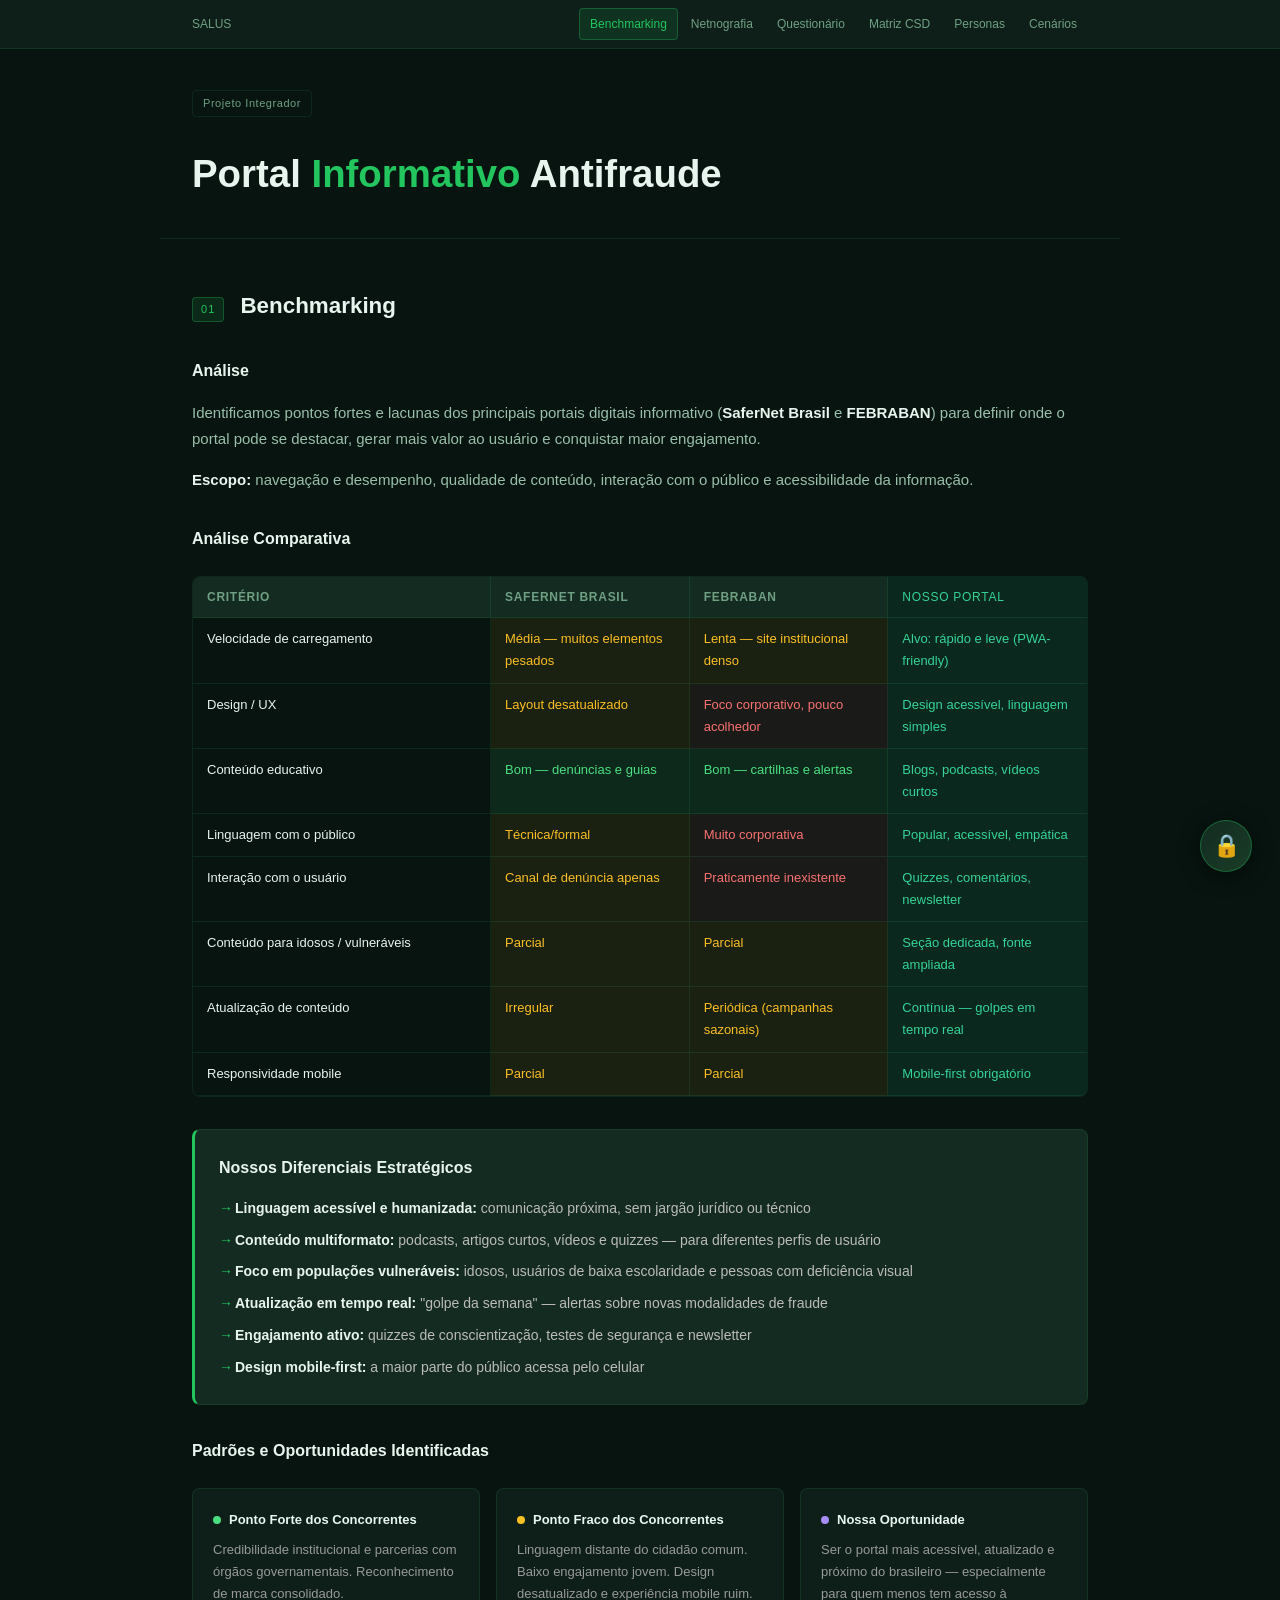
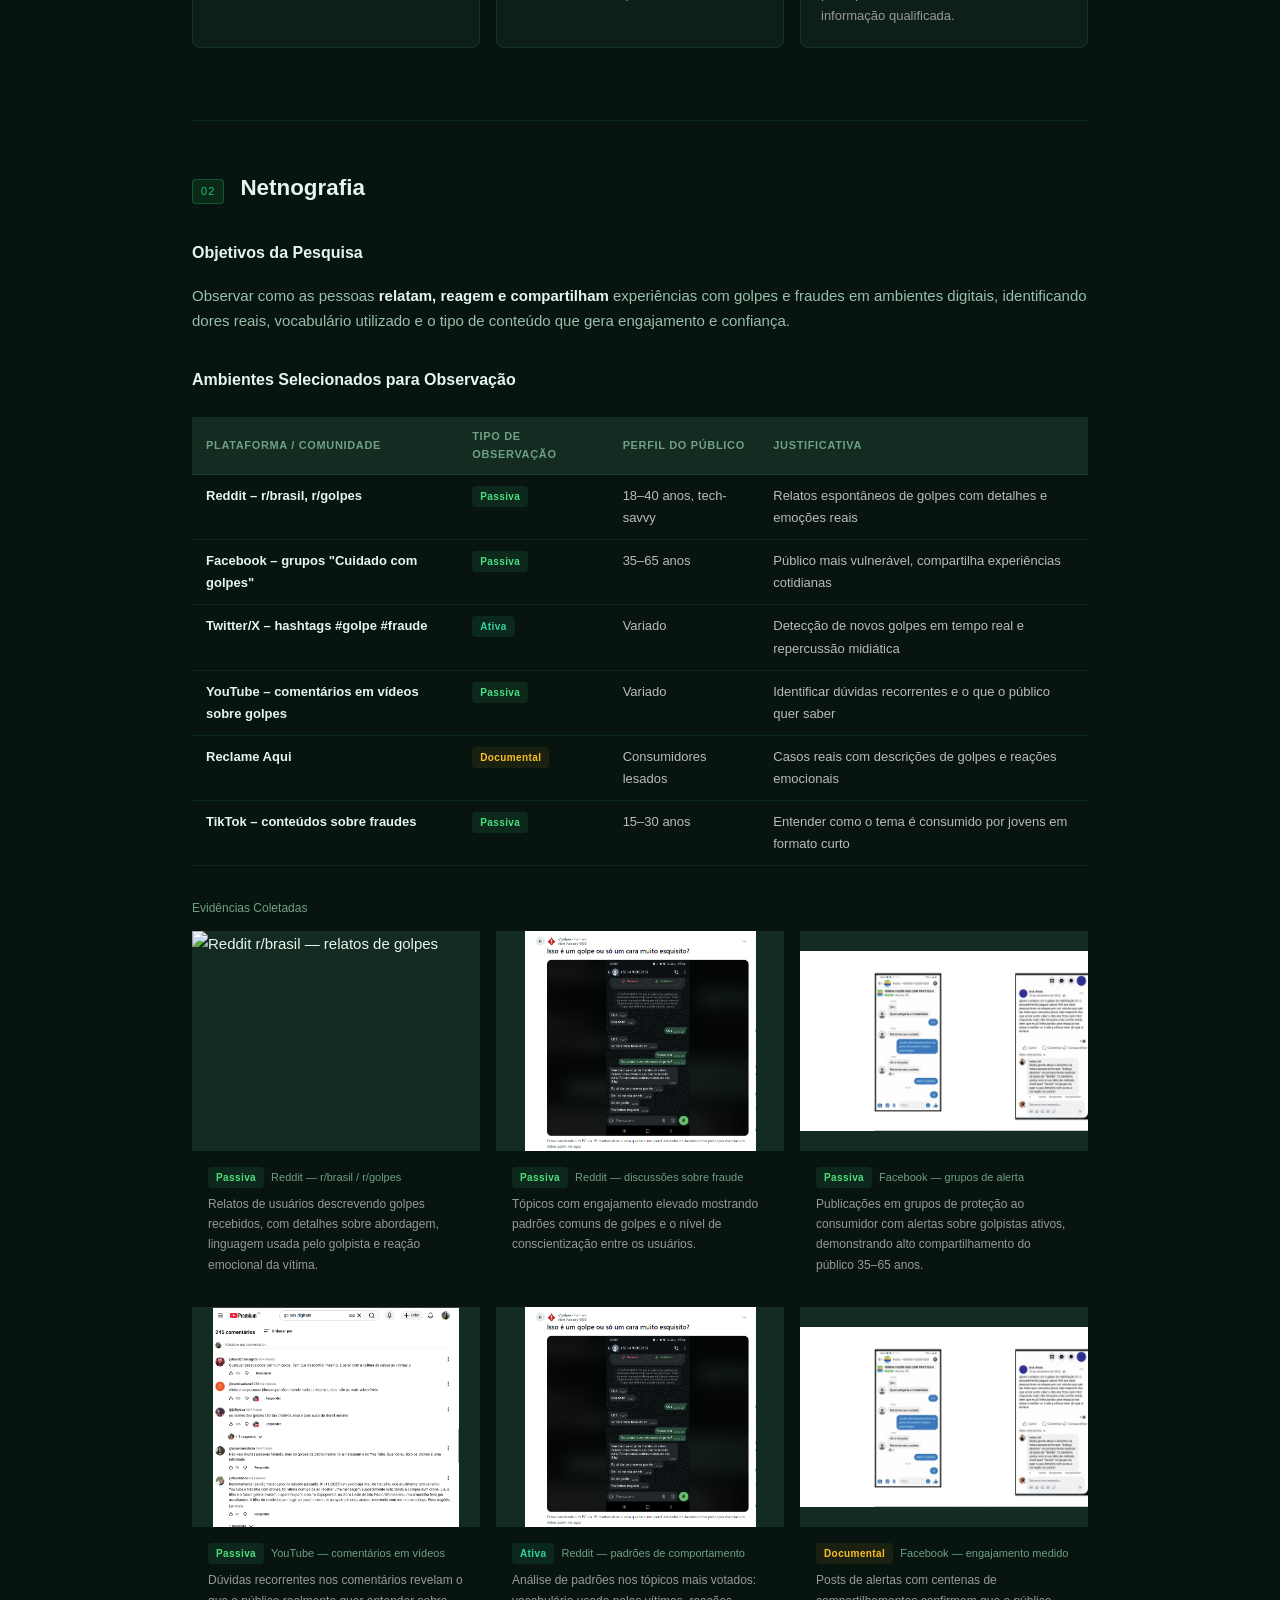
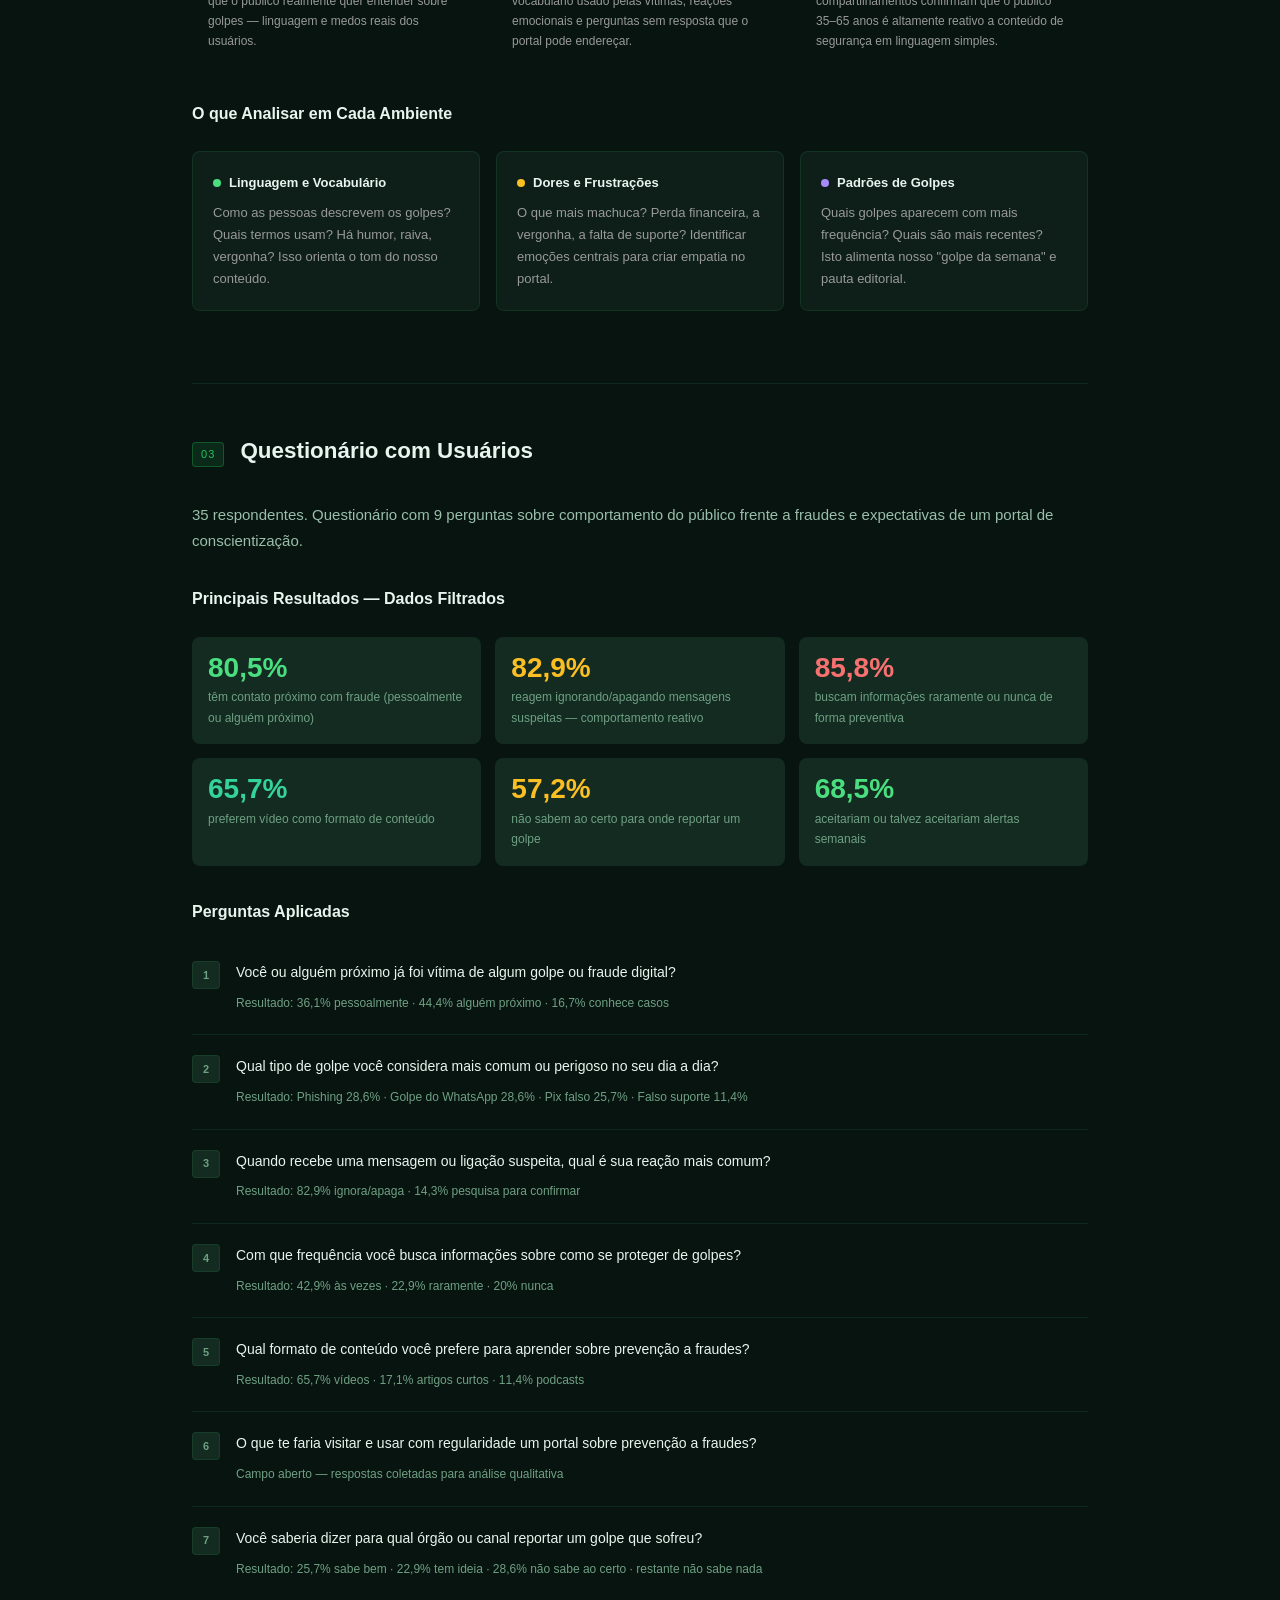
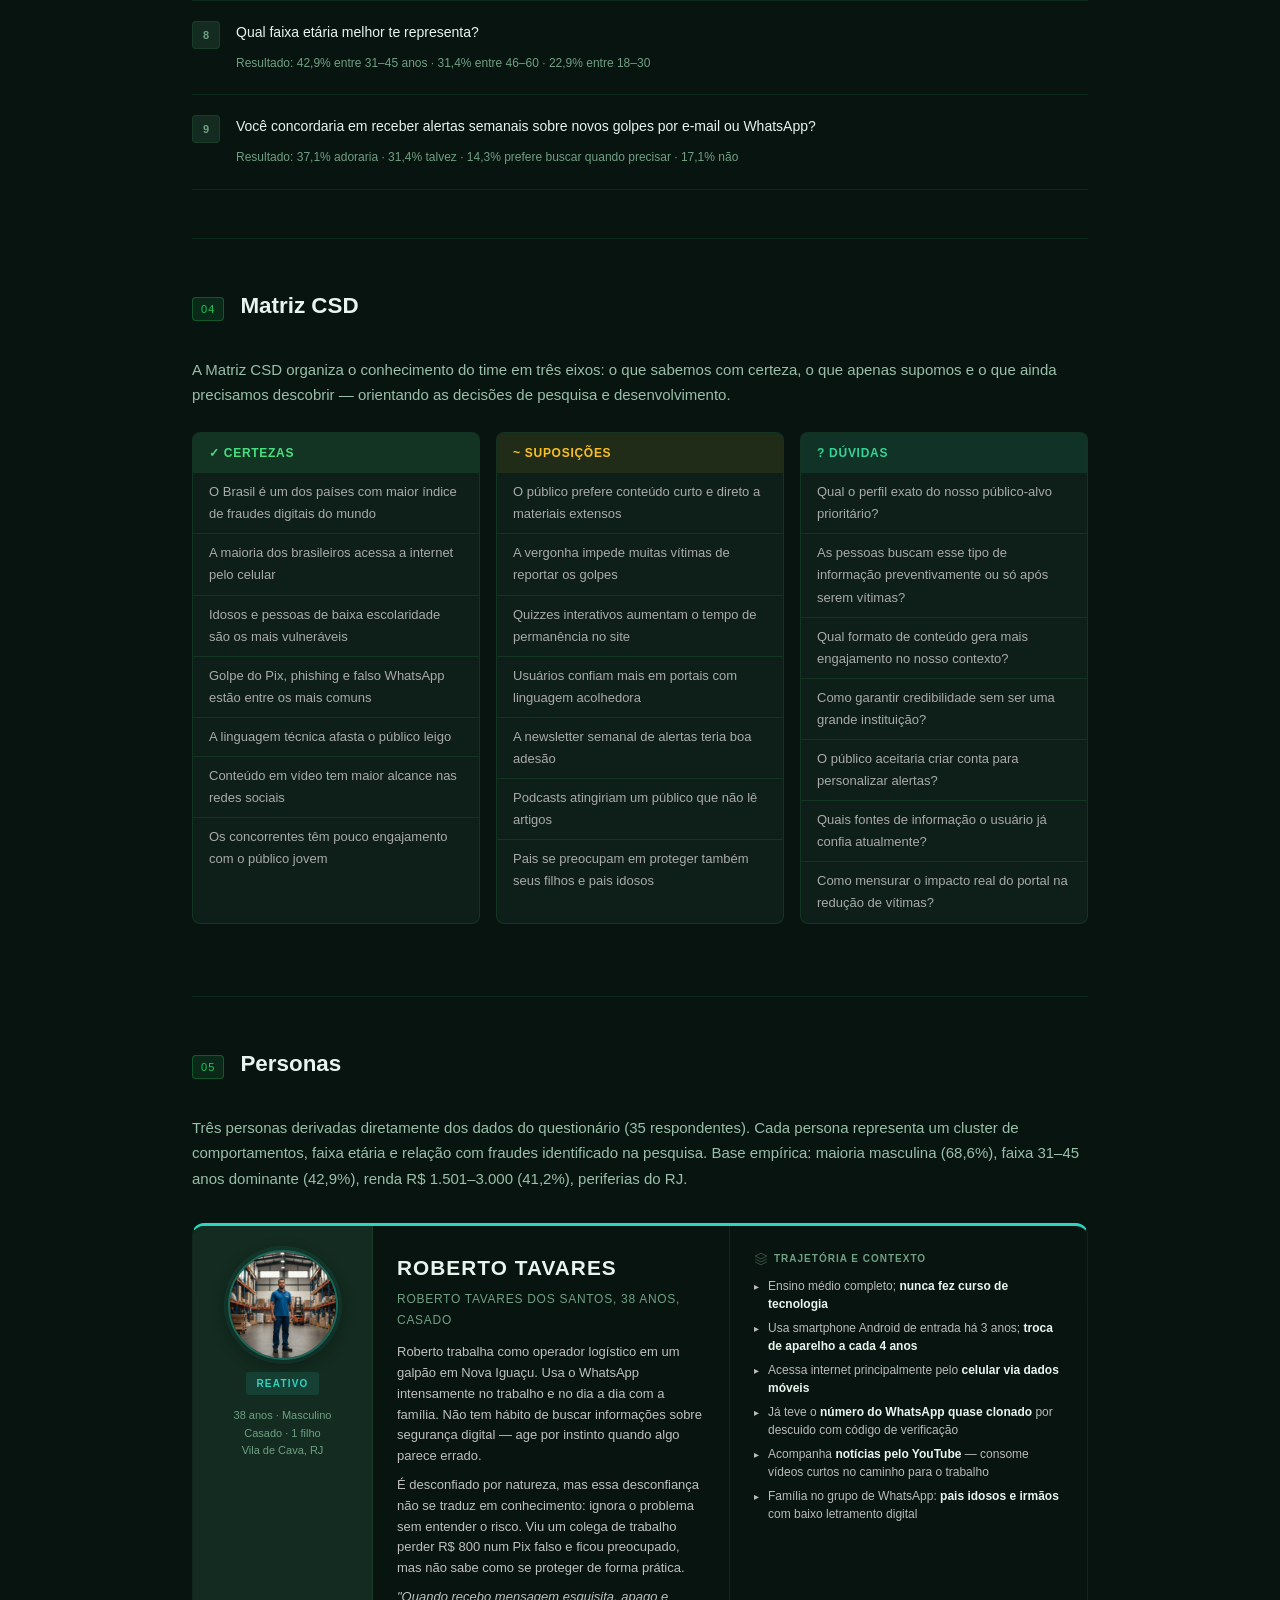
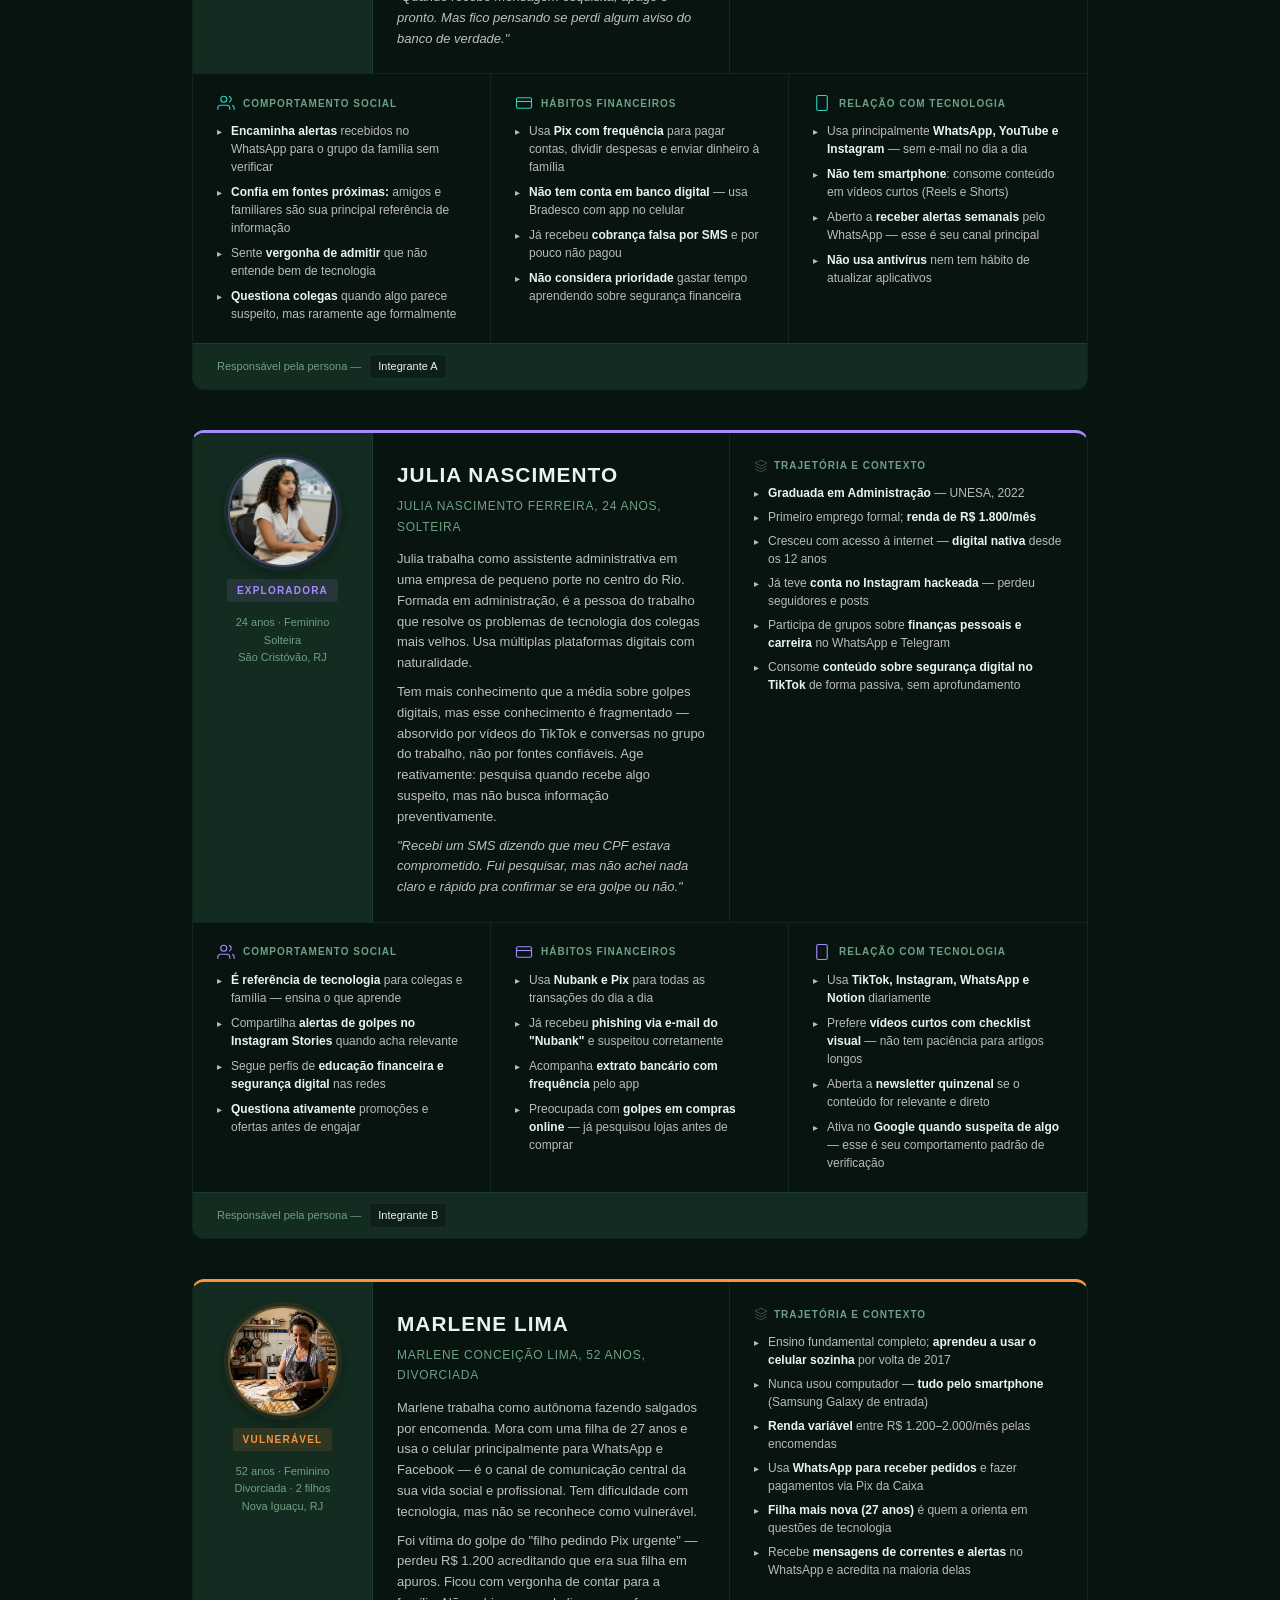
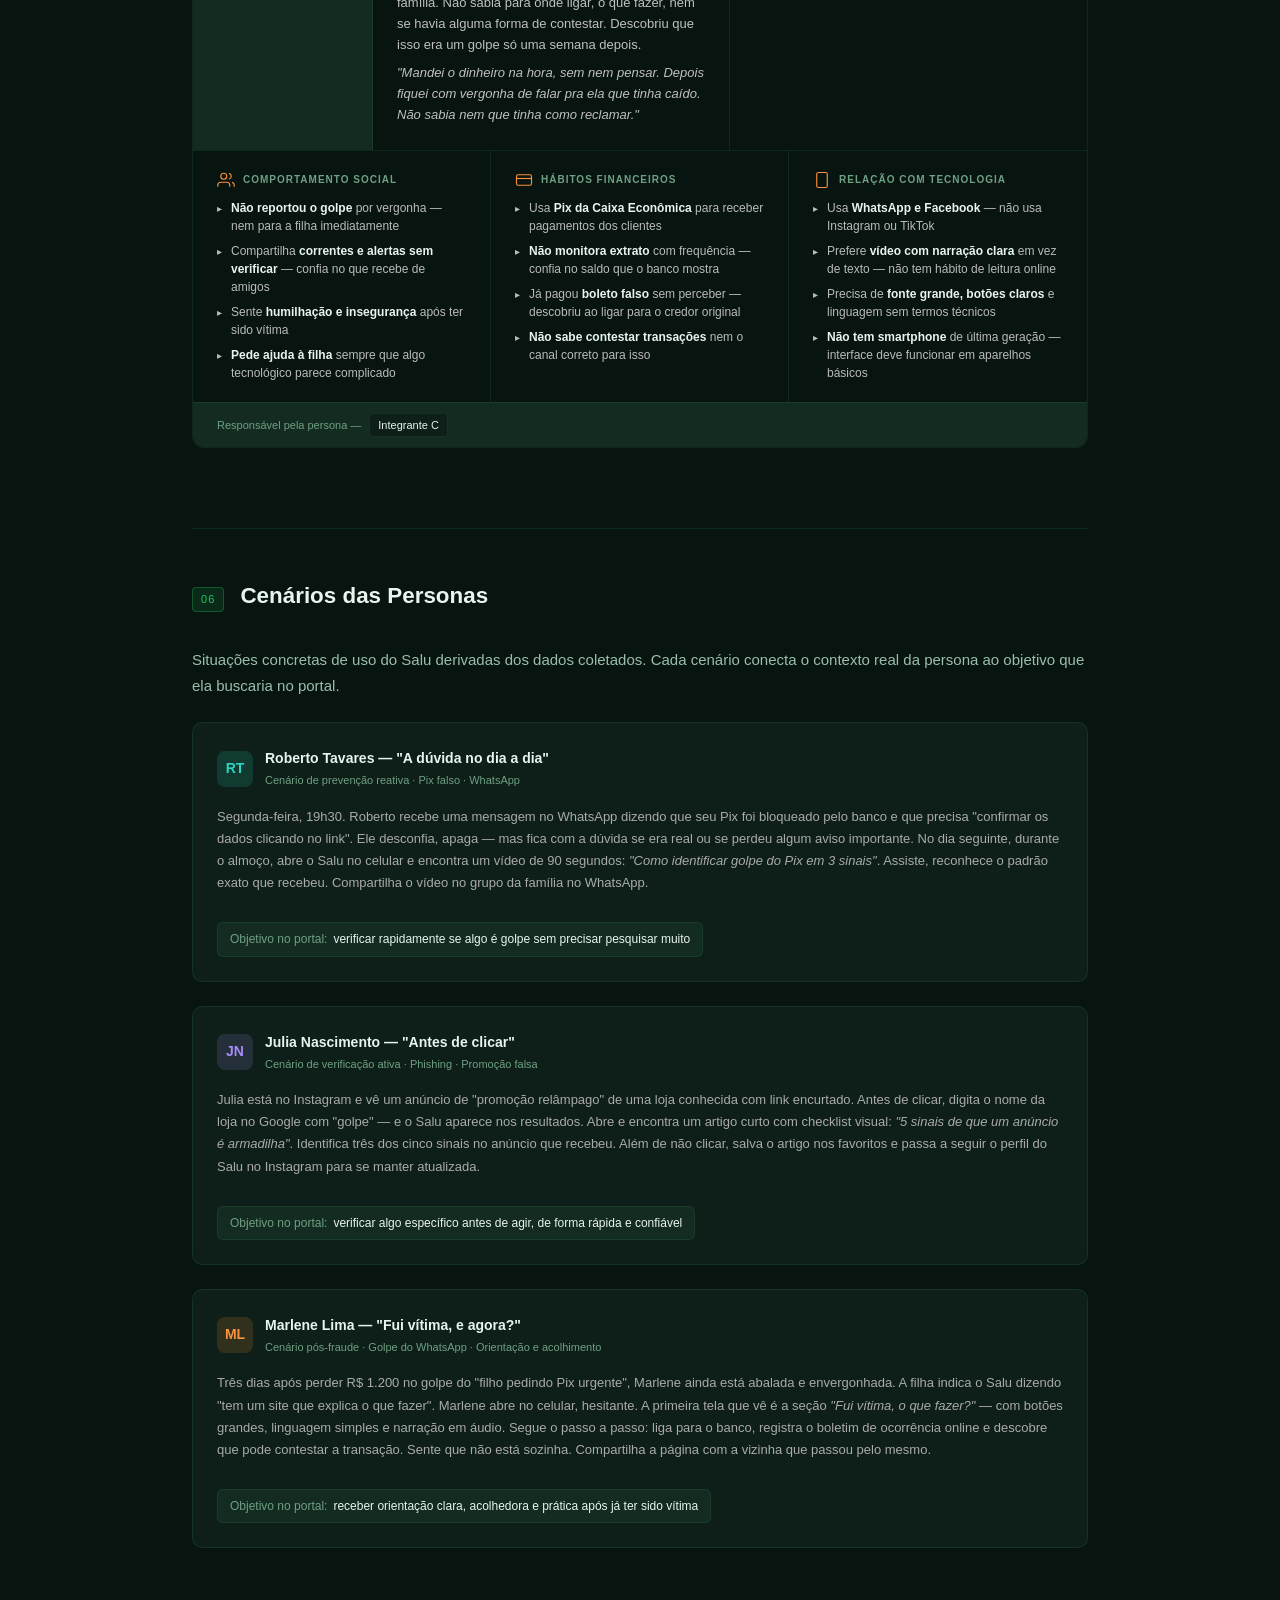
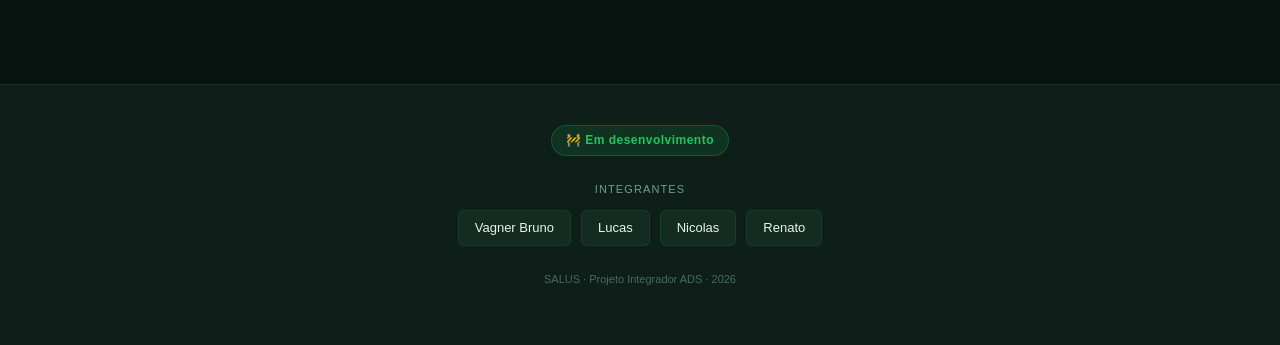
==== commit f2247487: "add persona e img and update index.html" ====
--- a/docs/index.html
+++ b/docs/index.html
@@ -11,11 +11,7 @@
 <nav class="topnav">
   <div class="topnav-inner">
     <div class="breadcrumb">
-      <a href="#">Salu</a>
-      <span class="breadcrumb-sep">›</span>
-      <a href="#">Projeto Integrador</a>
-      <span class="breadcrumb-sep">›</span>
-      <span class="breadcrumb-current">Pesquisa e Documentação</span>
+      <a href="#">SALUS</a>
     </div>
     <div class="nav-links">
       <a href="#benchmarking" class="nav-link">Benchmarking</a>
@@ -29,13 +25,11 @@
 </nav>
 
 <header>
-  <div class="tag">Projeto Integrador — SALUS</div>
+  <div class="tag">Projeto Integrador</div>
   <h1>Portal <span>Informativo</span> Antifraude</h1>
 </header>
 
 <main>
-
-  <!-- 01 BENCHMARKING -->
   <section class="section" id="benchmarking">
     <div class="section-header">
       <span class="section-num">01</span>
@@ -110,8 +104,6 @@
       </div>
     </div>
   </section>
-
-  <!-- 02 NETNOGRAFIA -->
   <section class="section" id="netnografia">
     <div class="section-header">
       <span class="section-num">02</span>
@@ -172,24 +164,57 @@
       <p class="evidencias-label">Evidências Coletadas</p>
       <div class="evidencias-grid">
         <div class="evidencia-card">
-          <div class="evidencia-img"><span>🖥️</span></div>
+          <div class="evidencia-img">
+            <img src="img/golpesreddt1.png" alt="Reddit r/brasil — relatos de golpes">
+          </div>
           <div class="evidencia-body">
             <div class="evidencia-platform"><span class="badge badge-green">Passiva</span> Reddit — r/brasil / r/golpes</div>
             <p class="evidencia-desc">Relatos de usuários descrevendo golpes recebidos, com detalhes sobre abordagem, linguagem usada pelo golpista e reação emocional da vítima.</p>
           </div>
         </div>
         <div class="evidencia-card">
-          <div class="evidencia-img"><span>🖥️</span></div>
+          <div class="evidencia-img">
+            <img src="img/golpesreddt2.png" alt="Reddit — discussões sobre fraude">
+          </div>
           <div class="evidencia-body">
             <div class="evidencia-platform"><span class="badge badge-green">Passiva</span> Reddit — discussões sobre fraude</div>
             <p class="evidencia-desc">Tópicos com engajamento elevado mostrando padrões comuns de golpes e o nível de conscientização entre os usuários.</p>
           </div>
         </div>
         <div class="evidencia-card">
-          <div class="evidencia-img"><span>📘</span></div>
+          <div class="evidencia-img">
+            <img src="img/golpesfacebook.png" alt="Facebook — grupos de alerta">
+          </div>
           <div class="evidencia-body">
             <div class="evidencia-platform"><span class="badge badge-green">Passiva</span> Facebook — grupos de alerta</div>
             <p class="evidencia-desc">Publicações em grupos de proteção ao consumidor com alertas sobre golpistas ativos, demonstrando alto compartilhamento do público 35–65 anos.</p>
+          </div>
+        </div>
+        <div class="evidencia-card">
+          <div class="evidencia-img">
+            <img src="img/golpesyoutube.png" alt="YouTube — comentários em vídeos sobre golpes">
+          </div>
+          <div class="evidencia-body">
+            <div class="evidencia-platform"><span class="badge badge-green">Passiva</span> YouTube — comentários em vídeos</div>
+            <p class="evidencia-desc">Dúvidas recorrentes nos comentários revelam o que o público realmente quer entender sobre golpes — linguagem e medos reais dos usuários.</p>
+          </div>
+        </div>
+        <div class="evidencia-card">
+          <div class="evidencia-img">
+            <img src="img/golpesreddt2.png" alt="Reddit — padrões de comportamento">
+          </div>
+          <div class="evidencia-body">
+            <div class="evidencia-platform"><span class="badge badge-blue">Ativa</span> Reddit — padrões de comportamento</div>
+            <p class="evidencia-desc">Análise de padrões nos tópicos mais votados: vocabulário usado pelas vítimas, reações emocionais e perguntas sem resposta que o portal pode endereçar.</p>
+          </div>
+        </div>
+        <div class="evidencia-card">
+          <div class="evidencia-img">
+            <img src="img/golpesfacebook.png" alt="Facebook — engajamento medido">
+          </div>
+          <div class="evidencia-body">
+            <div class="evidencia-platform"><span class="badge badge-orange">Documental</span> Facebook — engajamento medido</div>
+            <p class="evidencia-desc">Posts de alertas com centenas de compartilhamentos confirmam que o público 35–65 anos é altamente reativo a conteúdo de segurança em linguagem simples.</p>
           </div>
         </div>
       </div>
@@ -210,8 +235,6 @@
       </div>
     </div>
   </section>
-
-  <!-- 03 QUESTIONÁRIO -->
   <section class="section" id="questionario">
     <div class="section-header">
       <span class="section-num">03</span>
@@ -296,8 +319,6 @@
       </li>
     </ul>
   </section>
-
-  <!-- 04 MATRIZ CSD -->
   <section class="section" id="csd">
     <div class="section-header">
       <span class="section-num">04</span>
@@ -337,8 +358,6 @@
       </div>
     </div>
   </section>
-
-  <!-- 05 PERSONAS -->
   <section class="section" id="personas">
     <div class="section-header">
       <span class="section-num">05</span>
@@ -346,15 +365,10 @@
     </div>
     <p>Três personas derivadas diretamente dos dados do questionário (35 respondentes). Cada persona representa um cluster de comportamentos, faixa etária e relação com fraudes identificado na pesquisa. Base empírica: maioria masculina (68,6%), faixa 31–45 anos dominante (42,9%), renda R$ 1.501–3.000 (41,2%), periferias do RJ.</p>
 
-    <!-- ——— PERSONA 1 ——— -->
     <div class="persona-doc pd-teal">
       <div class="pd-top">
         <div class="pd-identity">
-          <div class="pd-icon-wrap pdi-teal">
-            <svg viewBox="0 0 24 24" fill="none" stroke="#2dd4bf" stroke-width="1.5" stroke-linecap="round" stroke-linejoin="round">
-              <path d="M20 7H4a2 2 0 0 0-2 2v10a2 2 0 0 0 2 2h16a2 2 0 0 0 2-2V9a2 2 0 0 0-2-2z"/><path d="M16 3H8l-2 4h12l-2-4z"/><circle cx="12" cy="14" r="2"/>
-            </svg>
-          </div>
+          <img class="persona-img" src="img/robertopersona.png" alt="Roberto Tavares">
           <span class="pd-archetype arch-teal">Reativo</span>
           <div class="pd-meta">38 anos · Masculino<br>Casado · 1 filho<br>Vila de Cava, RJ</div>
         </div>
@@ -420,16 +434,10 @@
       </div>
       <div class="pd-footer">Responsável pela persona — <span class="mchip">Integrante A</span></div>
     </div>
-
-    <!-- ——— PERSONA 2 ——— -->
     <div class="persona-doc pd-purple">
       <div class="pd-top">
         <div class="pd-identity">
-          <div class="pd-icon-wrap pdi-purple">
-            <svg viewBox="0 0 24 24" fill="none" stroke="#a78bfa" stroke-width="1.5" stroke-linecap="round" stroke-linejoin="round">
-              <path d="M21 15a2 2 0 0 1-2 2H7l-4 4V5a2 2 0 0 1 2-2h14a2 2 0 0 1 2 2z"/>
-            </svg>
-          </div>
+          <img class="persona-img" src="img/juliapersona.jpg" alt="Julia Nascimento">
           <span class="pd-archetype arch-purple">Exploradora</span>
           <div class="pd-meta">24 anos · Feminino<br>Solteira<br>São Cristóvão, RJ</div>
         </div>
@@ -495,16 +503,10 @@
       </div>
       <div class="pd-footer">Responsável pela persona — <span class="mchip">Integrante B</span></div>
     </div>
-
-    <!-- ——— PERSONA 3 ——— -->
     <div class="persona-doc pd-coral">
       <div class="pd-top">
         <div class="pd-identity">
-          <div class="pd-icon-wrap pdi-coral">
-            <svg viewBox="0 0 24 24" fill="none" stroke="#fb923c" stroke-width="1.5" stroke-linecap="round" stroke-linejoin="round">
-              <path d="M12 22s8-4 8-10V5l-8-3-8 3v7c0 6 8 10 8 10z"/>
-            </svg>
-          </div>
+          <img class="persona-img" src="img/marlenepersona.png" alt="Marlene Lima">
           <span class="pd-archetype arch-coral">Vulnerável</span>
           <div class="pd-meta">52 anos · Feminino<br>Divorciada · 2 filhos<br>Nova Iguaçu, RJ</div>
         </div>
@@ -570,19 +572,14 @@
       </div>
       <div class="pd-footer">Responsável pela persona — <span class="mchip">Integrante C</span></div>
     </div>
-
   </section>
-
-  <!-- 06 CENÁRIOS -->
   <section class="section" id="cenarios">
     <div class="section-header">
       <span class="section-num">06</span>
       <h2>Cenários das Personas</h2>
     </div>
     <p>Situações concretas de uso do Salu derivadas dos dados coletados. Cada cenário conecta o contexto real da persona ao objetivo que ela buscaria no portal.</p>
-
     <div class="cenario-list">
-
       <div class="cenario">
         <div class="cenario-head">
           <div class="cenario-icon ci-teal">RT</div>
@@ -594,7 +591,6 @@
         <p class="cenario-text">Segunda-feira, 19h30. Roberto recebe uma mensagem no WhatsApp dizendo que seu Pix foi bloqueado pelo banco e que precisa "confirmar os dados clicando no link". Ele desconfia, apaga — mas fica com a dúvida se era real ou se perdeu algum aviso importante. No dia seguinte, durante o almoço, abre o Salu no celular e encontra um vídeo de 90 segundos: <em>"Como identificar golpe do Pix em 3 sinais"</em>. Assiste, reconhece o padrão exato que recebeu. Compartilha o vídeo no grupo da família no WhatsApp.</p>
         <div class="cenario-goal">Objetivo no portal: <span>verificar rapidamente se algo é golpe sem precisar pesquisar muito</span></div>
       </div>
-
       <div class="cenario">
         <div class="cenario-head">
           <div class="cenario-icon ci-purple">JN</div>
@@ -606,7 +602,6 @@
         <p class="cenario-text">Julia está no Instagram e vê um anúncio de "promoção relâmpago" de uma loja conhecida com link encurtado. Antes de clicar, digita o nome da loja no Google com "golpe" — e o Salu aparece nos resultados. Abre e encontra um artigo curto com checklist visual: <em>"5 sinais de que um anúncio é armadilha"</em>. Identifica três dos cinco sinais no anúncio que recebeu. Além de não clicar, salva o artigo nos favoritos e passa a seguir o perfil do Salu no Instagram para se manter atualizada.</p>
         <div class="cenario-goal">Objetivo no portal: <span>verificar algo específico antes de agir, de forma rápida e confiável</span></div>
       </div>
-
       <div class="cenario">
         <div class="cenario-head">
           <div class="cenario-icon ci-coral">ML</div>
@@ -621,8 +616,24 @@
 
     </div>
   </section>
-
 </main>
+<footer class="site-footer">
+  <div class="footer-inner">
+    <div class="footer-badge">🚧 Em desenvolvimento</div>
+    <p class="footer-team-label">Integrantes</p>
+    <div class="footer-team">
+      <span class="footer-member">Vagner Bruno</span>
+      <span class="footer-member">Lucas</span>
+      <span class="footer-member">Nicolas</span>
+      <span class="footer-member">Renato</span>
+    </div>
+    <p class="footer-copy">SALUS · Projeto Integrador ADS · 2026</p>
+  </div>
+</footer>
+<div class="lock-agent" title="Portal Seguro">
+  🔒
+  <span class="lock-agent-tooltip">Portal Seguro</span>
+</div>
 <script>
   const sections = document.querySelectorAll('section[id]');
   const navLinks = document.querySelectorAll('.nav-link');
--- a/docs/css/style.css
+++ b/docs/css/style.css
@@ -1,200 +1,1107 @@
+*,
+*::before,
+*::after {
+  box-sizing: border-box;
+  margin: 0;
+  padding: 0;
+}
+:root {
+  --bg: #071410;
+  --surface: #0d1f18;
+  --surface2: #132b20;
+  --border: rgba(74, 222, 128, 0.1);
+  --text: #e8f5ee;
+  --muted: #6fa083;
+  --green: #4ade80;
+  --green-bg: rgba(74, 222, 128, 0.1);
+  --amber: #fbbf24;
+  --amber-bg: rgba(251, 191, 36, 0.08);
+  --red: #f87171;
+  --red-bg: rgba(248, 113, 113, 0.08);
+  --blue: #34d399;
+  --blue-bg: rgba(52, 211, 153, 0.1);
+  --purple: #a78bfa;
+  --purple-bg: rgba(167, 139, 250, 0.08);
+  --teal: #2dd4bf;
+  --teal-bg: rgba(45, 212, 191, 0.1);
+  --coral: #fb923c;
+  --coral-bg: rgba(251, 146, 60, 0.08);
+  --accent: #22c55e;
+  --accent-dim: rgba(34, 197, 94, 0.12);
+}
+body {
+  background: var(--bg);
+  color: var(--text);
+  font-family: -apple-system, BlinkMacSystemFont, "Segoe UI", sans-serif;
+  font-size: 15px;
+  line-height: 1.7;
+}
+.topnav {
+  background: var(--surface);
+  border-bottom: 1px solid var(--border);
+  position: sticky;
+  top: 0;
+  z-index: 100;
+}
+.topnav-inner {
+  max-width: 960px;
+  margin: 0 auto;
+  padding: 0 2rem;
+  display: flex;
+  align-items: center;
+  justify-content: space-between;
+  height: 48px;
+}
+.breadcrumb {
+  display: flex;
+  align-items: center;
+  gap: 6px;
+  font-size: 12px;
+  color: var(--muted);
+}
+.breadcrumb a {
+  color: var(--muted);
+  text-decoration: none;
+}
+.breadcrumb a:hover {
+  color: var(--text);
+}
+.breadcrumb-sep {
+  font-size: 10px;
+  opacity: 0.4;
+}
+.breadcrumb-current {
+  color: var(--text);
+  font-weight: 500;
+}
+.nav-links {
+  display: flex;
+  align-items: center;
+  gap: 2px;
+}
+.nav-link {
+  font-size: 12px;
+  color: var(--muted);
+  text-decoration: none;
+  padding: 5px 10px;
+  border-radius: 4px;
+  border: 1px solid transparent;
+  transition:
+    background 0.15s,
+    color 0.15s;
+  white-space: nowrap;
+}
+.nav-link:hover {
+  background: var(--surface2);
+  color: var(--text);
+}
+.nav-link.active {
+  color: var(--accent);
+  border-color: rgba(34, 197, 94, 0.3);
+  background: var(--accent-dim);
+  font-weight: 500;
+}
+header {
+  border-bottom: 1px solid var(--border);
+  padding: 2.5rem 2rem 2rem;
+  max-width: 960px;
+  margin: 0 auto;
+}
+.tag {
+  display: inline-block;
+  border: 1px solid var(--border);
+  border-radius: 4px;
+  font-size: 11px;
+  padding: 3px 10px;
+  color: var(--muted);
+  margin-bottom: 8px;
+  margin-right: 6px;
+  letter-spacing: 0.05em;
+}
+h1 {
+  font-size: 2.4rem;
+  font-weight: 600;
+  margin: 1rem 0 0;
+}
+h1 span {
+  color: var(--accent);
+}
+.subtitle {
+  color: var(--muted);
+  font-size: 14px;
+}
+main {
+  max-width: 960px;
+  margin: 0 auto;
+  padding: 0 2rem 4rem;
+}
+.section {
+  border-bottom: 1px solid var(--border);
+  padding: 3rem 0;
+}
+.section:last-child {
+  border-bottom: none;
+}
+.section-header {
+  display: flex;
+  align-items: baseline;
+  gap: 1rem;
+  margin-bottom: 2rem;
+}
+.section-num {
+  font-size: 11px;
+  color: var(--accent);
+  border: 1px solid rgba(34, 197, 94, 0.3);
+  background: var(--accent-dim);
+  border-radius: 4px;
+  padding: 2px 8px;
+  letter-spacing: 0.1em;
+}
+h2 {
+  font-size: 1.4rem;
+  font-weight: 600;
+}
+h3 {
+  font-size: 1rem;
+  font-weight: 600;
+  margin: 2rem 0 1rem;
+  color: var(--text);
+}
+p {
+  color: #9abfaa;
+  margin-bottom: 1rem;
+}
+strong {
+  color: var(--text);
+  font-weight: 600;
+}
+.bench-grid {
+  display: grid;
+  grid-template-columns: 1.5fr 1fr 1fr 1fr;
+  border: 1px solid var(--border);
+  border-radius: 8px;
+  overflow: hidden;
+  margin: 1.5rem 0;
+}
+.bench-cell {
+  padding: 10px 14px;
+  border-right: 1px solid var(--border);
+  border-bottom: 1px solid var(--border);
+  font-size: 13px;
+  color: #aaa;
+}
+.bench-cell:nth-child(4n) {
+  border-right: none;
+}
+.bench-header {
+  background: var(--surface2);
+  font-weight: 600;
+  font-size: 12px;
+  color: var(--muted);
+  text-transform: uppercase;
+  letter-spacing: 0.06em;
+}
+.bench-label {
+  color: var(--text);
+  font-weight: 500;
+}
+.bench-cell.good {
+  color: var(--green);
+  background: var(--green-bg);
+}
+.bench-cell.warn {
+  color: var(--amber);
+  background: var(--amber-bg);
+}
+.bench-cell.bad {
+  color: var(--red);
+  background: var(--red-bg);
+}
+.bench-cell.our {
+  color: var(--blue);
+  background: var(--blue-bg);
+  font-weight: 500;
+}
+.bench-header.our {
+  color: var(--blue);
+  background: var(--blue-bg);
+}
+.diff-box {
+  background: var(--surface2);
+  border: 1px solid var(--border);
+  border-left: 3px solid var(--accent);
+  border-radius: 8px;
+  padding: 1.5rem;
+  margin: 2rem 0;
+}
+.diff-box h3 {
+  margin-top: 0;
+}
+.diff-list {
+  list-style: none;
+  display: flex;
+  flex-direction: column;
+  gap: 8px;
+}
+.diff-list li {
+  font-size: 14px;
+  color: #bbb;
+  padding-left: 1rem;
+  position: relative;
+}
+.diff-list li::before {
+  content: "→";
+  position: absolute;
+  left: 0;
+  color: var(--accent);
+}
+.card-grid {
+  display: grid;
+  grid-template-columns: repeat(3, 1fr);
+  gap: 16px;
+  margin: 1.5rem 0;
+}
+.card {
+  background: var(--surface);
+  border: 1px solid var(--border);
+  border-radius: 8px;
+  padding: 1.25rem;
+}
+.card-title {
+  font-size: 13px;
+  font-weight: 600;
+  color: var(--text);
+  margin-bottom: 8px;
+  display: flex;
+  align-items: center;
+  gap: 8px;
+}
+.dot {
+  width: 8px;
+  height: 8px;
+  border-radius: 50%;
+  display: inline-block;
+  flex-shrink: 0;
+}
+.dot-green {
+  background: var(--green);
+}
+.dot-orange {
+  background: var(--amber);
+}
+.dot-purple {
+  background: var(--purple);
+}
+.dot-teal {
+  background: var(--teal);
+}
+.dot-coral {
+  background: var(--coral);
+}
+.card p {
+  font-size: 13px;
+  color: #999;
+  margin: 0;
+}
+.netno-table {
+  width: 100%;
+  border-collapse: collapse;
+  margin: 1.5rem 0;
+  font-size: 13px;
+}
+.netno-table th {
+  padding: 10px 14px;
+  text-align: left;
+  background: var(--surface2);
+  color: var(--muted);
+  font-size: 11px;
+  text-transform: uppercase;
+  letter-spacing: 0.06em;
+  border-bottom: 1px solid var(--border);
+}
+.netno-table td {
+  padding: 10px 14px;
+  border-bottom: 1px solid var(--border);
+  color: #bbb;
+  vertical-align: top;
+}
+.badge {
+  display: inline-block;
+  font-size: 10px;
+  padding: 2px 8px;
+  border-radius: 4px;
+  font-weight: 600;
+  letter-spacing: 0.04em;
+  margin-right: 4px;
+}
+.badge-green {
+  background: var(--green-bg);
+  color: var(--green);
+}
+.badge-blue {
+  background: var(--blue-bg);
+  color: var(--blue);
+}
+.badge-orange {
+  background: var(--amber-bg);
+  color: var(--amber);
+}
+.evidencias {
+  margin: 2rem 0;
+}
+.evidencias-label {
+  font-size: 12px;
+  color: var(--muted);
+  margin-bottom: 12px;
+}
+.evidencias-grid {
+  display: grid;
+  grid-template-columns: repeat(3, 1fr);
+  gap: 16px;
+}
+.evidencia-card {
+  transition: transform 0.25s ease, box-shadow 0.25s ease;
+}
+.evidencia-card:hover {
+  transform: translateY(-4px) scale(1.01);
+  box-shadow: 0 10px 30px rgba(0,0,0,0.4);
+}
+.evidencia-img {
+  height: 220px;
+  background: var(--surface2);
+  display: flex;
+  align-items: center;
+  justify-content: center;
+  overflow: hidden;
+}
 
-*, *::before, *::after { box-sizing: border-box; margin: 0; padding: 0; }
-:root {
-    --bg: #0d0d0d;
-    --surface: #161616;
-    --surface2: #1e1e1e;
-    --border: rgba(255,255,255,0.08);
-    --text: #f0f0f0;
-    --muted: #888;
-    --green: #4ade80;
-    --green-bg: rgba(74,222,128,0.08);
-    --amber: #fbbf24;
-    --amber-bg: rgba(251,191,36,0.08);
-    --red: #f87171;
-    --red-bg: rgba(248,113,113,0.08);
-    --blue: #60a5fa;
-    --blue-bg: rgba(96,165,250,0.08);
-    --purple: #a78bfa;
-    --purple-bg: rgba(167,139,250,0.08);
-    --teal: #2dd4bf;
-    --teal-bg: rgba(45,212,191,0.08);
-    --coral: #fb923c;
-    --coral-bg: rgba(251,146,60,0.08);
-}
-body { background: var(--bg); color: var(--text); font-family: -apple-system, BlinkMacSystemFont, 'Segoe UI', sans-serif; font-size: 15px; line-height: 1.7; }
-/* NAV */
-.topnav { background: var(--surface); border-bottom: 1px solid var(--border); position: sticky; top: 0; z-index: 100; }
-.topnav-inner { max-width: 960px; margin: 0 auto; padding: 0 2rem; display: flex; align-items: center; justify-content: space-between; height: 48px; }
-.breadcrumb { display: flex; align-items: center; gap: 6px; font-size: 12px; color: var(--muted); }
-.breadcrumb a { color: var(--muted); text-decoration: none; }
-.breadcrumb a:hover { color: var(--text); }
-.breadcrumb-sep { font-size: 10px; opacity: 0.4; }
-.breadcrumb-current { color: var(--text); font-weight: 500; }
-.nav-links { display: flex; align-items: center; gap: 2px; }
-.nav-link { font-size: 12px; color: var(--muted); text-decoration: none; padding: 5px 10px; border-radius: 4px; border: 1px solid transparent; transition: background 0.15s, color 0.15s; white-space: nowrap; }
-.nav-link:hover { background: var(--surface2); color: var(--text); }
-.nav-link.active { color: var(--teal); border-color: rgba(45,212,191,0.25); background: rgba(45,212,191,0.06); font-weight: 500; }
-/* HEADER */
-header { border-bottom: 1px solid var(--border); padding: 2.5rem 2rem 2rem; max-width: 960px; margin: 0 auto; }
-.tag { display: inline-block; border: 1px solid var(--border); border-radius: 4px; font-size: 11px; padding: 3px 10px; color: var(--muted); margin-bottom: 8px; margin-right: 6px; letter-spacing: 0.05em; }
-h1 { font-size: 2.4rem; font-weight: 600; margin: 1rem 0 0; }
-h1 span { color: var(--green); }
-.subtitle { color: var(--muted); font-size: 14px; }
-main { max-width: 960px; margin: 0 auto; padding: 0 2rem 4rem; }
-.section { border-bottom: 1px solid var(--border); padding: 3rem 0; }
-.section:last-child { border-bottom: none; }
-.section-header { display: flex; align-items: baseline; gap: 1rem; margin-bottom: 2rem; }
-.section-num { font-size: 11px; color: var(--muted); border: 1px solid var(--border); border-radius: 4px; padding: 2px 8px; letter-spacing: 0.1em; }
-h2 { font-size: 1.4rem; font-weight: 600; }
-h3 { font-size: 1rem; font-weight: 600; margin: 2rem 0 1rem; color: var(--text); }
-p { color: #c0c0c0; margin-bottom: 1rem; }
-strong { color: var(--text); font-weight: 600; }
-/* BENCHMARKING */
-.bench-grid { display: grid; grid-template-columns: 1.5fr 1fr 1fr 1fr; border: 1px solid var(--border); border-radius: 8px; overflow: hidden; margin: 1.5rem 0; }
-.bench-cell { padding: 10px 14px; border-right: 1px solid var(--border); border-bottom: 1px solid var(--border); font-size: 13px; color: #aaa; }
-.bench-cell:nth-child(4n) { border-right: none; }
-.bench-header { background: var(--surface2); font-weight: 600; font-size: 12px; color: var(--muted); text-transform: uppercase; letter-spacing: 0.06em; }
-.bench-label { color: var(--text); font-weight: 500; }
-.bench-cell.good { color: var(--green); background: var(--green-bg); }
-.bench-cell.warn { color: var(--amber); background: var(--amber-bg); }
-.bench-cell.bad { color: var(--red); background: var(--red-bg); }
-.bench-cell.our { color: var(--blue); background: var(--blue-bg); font-weight: 500; }
-.bench-header.our { color: var(--blue); background: var(--blue-bg); }
-.diff-box { background: var(--surface2); border: 1px solid var(--border); border-left: 3px solid var(--green); border-radius: 8px; padding: 1.5rem; margin: 2rem 0; }
-.diff-box h3 { margin-top: 0; }
-.diff-list { list-style: none; display: flex; flex-direction: column; gap: 8px; }
-.diff-list li { font-size: 14px; color: #bbb; padding-left: 1rem; position: relative; }
-.diff-list li::before { content: '→'; position: absolute; left: 0; color: var(--green); }
-.card-grid { display: grid; grid-template-columns: repeat(3,1fr); gap: 16px; margin: 1.5rem 0; }
-.card { background: var(--surface); border: 1px solid var(--border); border-radius: 8px; padding: 1.25rem; }
-.card-title { font-size: 13px; font-weight: 600; color: var(--text); margin-bottom: 8px; display: flex; align-items: center; gap: 8px; }
-.dot { width: 8px; height: 8px; border-radius: 50%; display: inline-block; flex-shrink: 0; }
-.dot-green { background: var(--green); }
-.dot-orange { background: var(--amber); }
-.dot-purple { background: var(--purple); }
-.dot-teal { background: var(--teal); }
-.dot-coral { background: var(--coral); }
-.card p { font-size: 13px; color: #999; margin: 0; }
-/* NETNOGRAFIA */
-.netno-table { width: 100%; border-collapse: collapse; margin: 1.5rem 0; font-size: 13px; }
-.netno-table th { padding: 10px 14px; text-align: left; background: var(--surface2); color: var(--muted); font-size: 11px; text-transform: uppercase; letter-spacing: 0.06em; border-bottom: 1px solid var(--border); }
-.netno-table td { padding: 10px 14px; border-bottom: 1px solid var(--border); color: #bbb; vertical-align: top; }
-.badge { display: inline-block; font-size: 10px; padding: 2px 8px; border-radius: 4px; font-weight: 600; letter-spacing: 0.04em; margin-right: 4px; }
-.badge-green { background: var(--green-bg); color: var(--green); }
-.badge-blue { background: var(--blue-bg); color: var(--blue); }
-.badge-orange { background: var(--amber-bg); color: var(--amber); }
-.evidencias { margin: 2rem 0; }
-.evidencias-label { font-size: 12px; color: var(--muted); margin-bottom: 12px; }
-.evidencias-grid { display: grid; grid-template-columns: repeat(3,1fr); gap: 16px; }
-.evidencia-card { background: var(--surface); border: 1px solid var(--border); border-radius: 8px; overflow: hidden; }
-.evidencia-img { height: 100px; background: var(--surface2); display: flex; align-items: center; justify-content: center; font-size: 24px; background-size: cover; background-position: center; }
-.evidencia-body { padding: 1rem; }
-.evidencia-platform { font-size: 11px; color: var(--muted); margin-bottom: 6px; }
-.evidencia-desc { font-size: 12px; color: #999; margin: 0; }
-/* QUESTIONÁRIO */
-.q-list { list-style: none; display: flex; flex-direction: column; gap: 0; }
-.q-item { display: flex; gap: 1rem; align-items: flex-start; padding: 1.25rem 0; border-bottom: 1px solid var(--border); }
-.q-num { min-width: 28px; height: 28px; background: var(--surface2); border: 1px solid var(--border); border-radius: 4px; display: flex; align-items: center; justify-content: center; font-size: 11px; color: var(--muted); font-weight: 600; counter-increment: q; }
-.q-num::before { content: counter(q); }
-.q-list { counter-reset: q; }
-.q-text { font-size: 14px; color: var(--text); font-weight: 500; margin-bottom: 4px; }
-.q-type { font-size: 12px; color: var(--muted); }
-/* CSD */
-.csd-grid { display: grid; grid-template-columns: repeat(3,1fr); gap: 16px; margin: 1.5rem 0; }
-.csd-col { background: var(--surface); border: 1px solid var(--border); border-radius: 8px; overflow: hidden; }
-.csd-header { padding: 10px 16px; font-size: 12px; font-weight: 700; letter-spacing: 0.06em; text-transform: uppercase; }
-.csd-header.cert { background: var(--green-bg); color: var(--green); }
-.csd-header.supo { background: var(--amber-bg); color: var(--amber); }
-.csd-header.duv { background: var(--blue-bg); color: var(--blue); }
-.csd-item { padding: 8px 16px; font-size: 13px; color: #aaa; border-bottom: 1px solid var(--border); }
-.csd-item:last-child { border-bottom: none; }
+.evidencia-img img {
+  width: 100%;
+  height: 100%;
+  object-fit: contain; 
+}
+.evidencia-body {
+  padding: 1rem;
+}
+.evidencia-platform {
+  font-size: 11px;
+  color: var(--muted);
+  margin-bottom: 6px;
+}
+.evidencia-desc {
+  font-size: 12px;
+  color: #999;
+  margin: 0;
+}
+.q-list {
+  list-style: none;
+  display: flex;
+  flex-direction: column;
+  gap: 0;
+}
+.q-item {
+  display: flex;
+  gap: 1rem;
+  align-items: flex-start;
+  padding: 1.25rem 0;
+  border-bottom: 1px solid var(--border);
+}
+.q-num {
+  min-width: 28px;
+  height: 28px;
+  background: var(--surface2);
+  border: 1px solid var(--border);
+  border-radius: 4px;
+  display: flex;
+  align-items: center;
+  justify-content: center;
+  font-size: 11px;
+  color: var(--muted);
+  font-weight: 600;
+  counter-increment: q;
+}
+.q-num::before {
+  content: counter(q);
+}
+.q-list {
+  counter-reset: q;
+}
+.q-text {
+  font-size: 14px;
+  color: var(--text);
+  font-weight: 500;
+  margin-bottom: 4px;
+}
+.q-type {
+  font-size: 12px;
+  color: var(--muted);
+}
+.csd-grid {
+  display: grid;
+  grid-template-columns: repeat(3, 1fr);
+  gap: 16px;
+  margin: 1.5rem 0;
+}
+.csd-col {
+  background: var(--surface);
+  border: 1px solid var(--border);
+  border-radius: 8px;
+  overflow: hidden;
+}
+.csd-header {
+  padding: 10px 16px;
+  font-size: 12px;
+  font-weight: 700;
+  letter-spacing: 0.06em;
+  text-transform: uppercase;
+}
+.csd-header.cert {
+  background: var(--green-bg);
+  color: var(--green);
+}
+.csd-header.supo {
+  background: var(--amber-bg);
+  color: var(--amber);
+}
+.csd-header.duv {
+  background: var(--blue-bg);
+  color: var(--blue);
+}
+.csd-item {
+  padding: 8px 16px;
+  font-size: 13px;
+  color: #aaa;
+  border-bottom: 1px solid var(--border);
+}
+.csd-item:last-child {
+  border-bottom: none;
+}
+.persona-doc {
+  border: 1px solid var(--border);
+  border-radius: 12px;
+  overflow: hidden;
+  margin: 2rem 0;
+}
+.persona-doc + .persona-doc {
+  margin-top: 2.5rem;
+}
+.pd-teal {
+  border-top: 3px solid var(--teal);
+}
+.pd-purple {
+  border-top: 3px solid var(--purple);
+}
+.pd-coral {
+  border-top: 3px solid var(--coral);
+}
+.pd-top {
+  display: grid;
+  grid-template-columns: 180px 1fr 1fr;
+  border-bottom: 1px solid var(--border);
+}
+.pd-identity {
+  padding: 1.5rem;
+  border-right: 1px solid var(--border);
+  display: flex;
+  flex-direction: column;
+  align-items: center;
+  gap: 12px;
+  background: var(--surface2);
+}
+.pd-icon-wrap {
+  width: 72px;
+  height: 72px;
+  border-radius: 50%;
+  display: flex;
+  align-items: center;
+  justify-content: center;
+}
+.pdi-teal {
+  background: rgba(45, 212, 191, 0.15);
+}
+.pdi-purple {
+  background: rgba(167, 139, 250, 0.15);
+}
+.pdi-coral {
+  background: rgba(251, 146, 60, 0.15);
+}
+.pd-icon-wrap svg {
+  width: 34px;
+  height: 34px;
+}
+.pd-archetype {
+  font-size: 10px;
+  font-weight: 700;
+  letter-spacing: 0.12em;
+  text-transform: uppercase;
+  padding: 3px 10px;
+  border-radius: 3px;
+}
+.arch-teal {
+  background: rgba(45, 212, 191, 0.12);
+  color: var(--teal);
+}
+.arch-purple {
+  background: rgba(167, 139, 250, 0.12);
+  color: var(--purple);
+}
+.arch-coral {
+  background: rgba(251, 146, 60, 0.12);
+  color: var(--coral);
+}
+.pd-meta {
+  font-size: 11px;
+  color: var(--muted);
+  text-align: center;
+  line-height: 1.6;
+}
 
-/* ===== PERSONAS — estilo Dona Luzia ===== */
-.persona-doc { border: 1px solid var(--border); border-radius: 12px; overflow: hidden; margin: 2rem 0; }
-.persona-doc + .persona-doc { margin-top: 2.5rem; }
+.pd-bio {
+  padding: 1.5rem;
+  border-right: 1px solid var(--border);
+}
+.pd-persona-name {
+  font-size: 1.3rem;
+  font-weight: 700;
+  text-transform: uppercase;
+  letter-spacing: 0.05em;
+  color: var(--text);
+  margin-bottom: 4px;
+}
+.pd-persona-sub {
+  font-size: 12px;
+  color: var(--muted);
+  text-transform: uppercase;
+  letter-spacing: 0.06em;
+  margin-bottom: 12px;
+}
+.pd-bio p {
+  font-size: 13px;
+  color: #c0c0c0;
+  margin-bottom: 8px;
+  line-height: 1.6;
+}
+.pd-bio p:last-child {
+  margin-bottom: 0;
+}
 
-/* Barra de cor topo */
-.pd-teal  { border-top: 3px solid var(--teal); }
-.pd-purple{ border-top: 3px solid var(--purple); }
-.pd-coral { border-top: 3px solid var(--coral); }
-
-/* Topo: identidade + bio + trajetória */
-.pd-top { display: grid; grid-template-columns: 180px 1fr 1fr; border-bottom: 1px solid var(--border); }
-.pd-identity { padding: 1.5rem; border-right: 1px solid var(--border); display: flex; flex-direction: column; align-items: center; gap: 12px; background: var(--surface2); }
-.pd-icon-wrap { width: 72px; height: 72px; border-radius: 50%; display: flex; align-items: center; justify-content: center; }
-.pdi-teal   { background: rgba(45,212,191,0.15); }
-.pdi-purple { background: rgba(167,139,250,0.15); }
-.pdi-coral  { background: rgba(251,146,60,0.15); }
-.pd-icon-wrap svg { width: 34px; height: 34px; }
-.pd-archetype { font-size: 10px; font-weight: 700; letter-spacing: 0.12em; text-transform: uppercase; padding: 3px 10px; border-radius: 3px; }
-.arch-teal   { background: rgba(45,212,191,0.12); color: var(--teal); }
-.arch-purple { background: rgba(167,139,250,0.12); color: var(--purple); }
-.arch-coral  { background: rgba(251,146,60,0.12); color: var(--coral); }
-.pd-meta { font-size: 11px; color: var(--muted); text-align: center; line-height: 1.6; }
-
-.pd-bio { padding: 1.5rem; border-right: 1px solid var(--border); }
-.pd-persona-name { font-size: 1.3rem; font-weight: 700; text-transform: uppercase; letter-spacing: 0.05em; color: var(--text); margin-bottom: 4px; }
-.pd-persona-sub  { font-size: 12px; color: var(--muted); text-transform: uppercase; letter-spacing: 0.06em; margin-bottom: 12px; }
-.pd-bio p { font-size: 13px; color: #c0c0c0; margin-bottom: 8px; line-height: 1.6; }
-.pd-bio p:last-child { margin-bottom: 0; }
-
-.pd-traj { padding: 1.5rem; }
-.pd-traj-title { font-size: 10px; font-weight: 700; letter-spacing: 0.1em; text-transform: uppercase; color: var(--muted); margin-bottom: 10px; display: flex; align-items: center; gap: 6px; }
-.pd-traj-title svg { width: 14px; height: 14px; opacity: 0.5; }
-.pd-traj ul { list-style: none; display: flex; flex-direction: column; gap: 6px; }
-.pd-traj ul li { font-size: 12px; color: #bbb; padding-left: 14px; position: relative; line-height: 1.5; }
-.pd-traj ul li::before { content: '▸'; position: absolute; left: 0; font-size: 10px; top: 2px; }
-.pd-traj ul li strong { color: var(--text); }
-
-/* Baixo: 3 colunas de comportamento */
-.pd-bottom { display: grid; grid-template-columns: repeat(3,1fr); }
-.pd-col { padding: 1.25rem 1.5rem; border-right: 1px solid var(--border); }
-.pd-col:last-child { border-right: none; }
-.pd-col-title { font-size: 10px; font-weight: 700; letter-spacing: 0.1em; text-transform: uppercase; color: var(--muted); margin-bottom: 10px; display: flex; align-items: center; gap: 8px; }
-.pd-col-title svg { width: 18px; height: 18px; flex-shrink: 0; }
-.pd-col ul { list-style: none; display: flex; flex-direction: column; gap: 7px; }
-.pd-col ul li { font-size: 12px; color: #bbb; padding-left: 14px; position: relative; line-height: 1.5; }
-.pd-col ul li::before { content: '▸'; position: absolute; left: 0; font-size: 10px; top: 2px; }
-.pd-col ul li strong { color: var(--text); font-weight: 600; }
-
-/* Rodapé da persona */
-.pd-footer { padding: 10px 1.5rem; background: var(--surface2); border-top: 1px solid var(--border); display: flex; align-items: center; gap: 8px; font-size: 11px; color: var(--muted); }
-.mchip { display: inline-block; background: var(--surface); border: 1px solid var(--border); border-radius: 4px; padding: 2px 8px; font-size: 11px; color: var(--text); }
+.pd-traj {
+  padding: 1.5rem;
+}
+.pd-traj-title {
+  font-size: 10px;
+  font-weight: 700;
+  letter-spacing: 0.1em;
+  text-transform: uppercase;
+  color: var(--muted);
+  margin-bottom: 10px;
+  display: flex;
+  align-items: center;
+  gap: 6px;
+}
+.pd-traj-title svg {
+  width: 14px;
+  height: 14px;
+  opacity: 0.5;
+}
+.pd-traj ul {
+  list-style: none;
+  display: flex;
+  flex-direction: column;
+  gap: 6px;
+}
+.pd-traj ul li {
+  font-size: 12px;
+  color: #bbb;
+  padding-left: 14px;
+  position: relative;
+  line-height: 1.5;
+}
+.pd-traj ul li::before {
+  content: "▸";
+  position: absolute;
+  left: 0;
+  font-size: 10px;
+  top: 2px;
+}
+.pd-traj ul li strong {
+  color: var(--text);
+}
+.pd-bottom {
+  display: grid;
+  grid-template-columns: repeat(3, 1fr);
+}
+.pd-col {
+  padding: 1.25rem 1.5rem;
+  border-right: 1px solid var(--border);
+}
+.pd-col:last-child {
+  border-right: none;
+}
+.pd-col-title {
+  font-size: 10px;
+  font-weight: 700;
+  letter-spacing: 0.1em;
+  text-transform: uppercase;
+  color: var(--muted);
+  margin-bottom: 10px;
+  display: flex;
+  align-items: center;
+  gap: 8px;
+}
+.pd-col-title svg {
+  width: 18px;
+  height: 18px;
+  flex-shrink: 0;
+}
+.pd-col ul {
+  list-style: none;
+  display: flex;
+  flex-direction: column;
+  gap: 7px;
+}
+.pd-col ul li {
+  font-size: 12px;
+  color: #bbb;
+  padding-left: 14px;
+  position: relative;
+  line-height: 1.5;
+}
+.pd-col ul li::before {
+  content: "▸";
+  position: absolute;
+  left: 0;
+  font-size: 10px;
+  top: 2px;
+}
+.pd-col ul li strong {
+  color: var(--text);
+  font-weight: 600;
+}
+.pd-footer {
+  padding: 10px 1.5rem;
+  background: var(--surface2);
+  border-top: 1px solid var(--border);
+  display: flex;
+  align-items: center;
+  gap: 8px;
+  font-size: 11px;
+  color: var(--muted);
+}
+.mchip {
+  display: inline-block;
+  background: var(--surface);
+  border: 1px solid var(--border);
+  border-radius: 4px;
+  padding: 2px 8px;
+  font-size: 11px;
+  color: var(--text);
+}
 
 @media (max-width: 780px) {
-    .pd-top { grid-template-columns: 1fr; }
-    .pd-bio, .pd-traj { border-right: none; border-top: 1px solid var(--border); }
-    .pd-bottom { grid-template-columns: 1fr; }
-    .pd-col { border-right: none; border-bottom: 1px solid var(--border); }
+  .pd-top {
+    grid-template-columns: 1fr;
+  }
+  .pd-bio,
+  .pd-traj {
+    border-right: none;
+    border-top: 1px solid var(--border);
+  }
+  .pd-bottom {
+    grid-template-columns: 1fr;
+  }
+  .pd-col {
+    border-right: none;
+    border-bottom: 1px solid var(--border);
+  }
+}
+.cenario-list {
+  display: flex;
+  flex-direction: column;
+  gap: 24px;
+  margin: 1.5rem 0;
+}
+.cenario {
+  background: var(--surface);
+  border: 1px solid var(--border);
+  border-radius: 10px;
+  padding: 1.5rem;
+}
+.cenario-head {
+  display: flex;
+  align-items: center;
+  gap: 12px;
+  margin-bottom: 1rem;
+}
+.cenario-icon {
+  width: 36px;
+  height: 36px;
+  border-radius: 8px;
+  display: flex;
+  align-items: center;
+  justify-content: center;
+  font-size: 14px;
+  font-weight: 700;
+  flex-shrink: 0;
+}
+.ci-teal {
+  background: rgba(45, 212, 191, 0.15);
+  color: var(--teal);
+}
+.ci-purple {
+  background: rgba(167, 139, 250, 0.15);
+  color: var(--purple);
+}
+.ci-coral {
+  background: rgba(251, 146, 60, 0.15);
+  color: var(--coral);
+}
+.cenario-name {
+  font-size: 14px;
+  font-weight: 600;
+  color: var(--text);
+}
+.cenario-tipo {
+  font-size: 11px;
+  color: var(--muted);
+}
+.cenario-text {
+  font-size: 13px;
+  color: #aaa;
+  line-height: 1.7;
+}
+.cenario-goal {
+  display: inline-flex;
+  align-items: center;
+  gap: 6px;
+  background: var(--surface2);
+  border: 1px solid var(--border);
+  border-radius: 6px;
+  padding: 6px 12px;
+  font-size: 12px;
+  color: var(--muted);
+  margin-top: 12px;
+}
+.cenario-goal span {
+  color: var(--text);
+  font-weight: 500;
+}
+.dados-grid {
+  display: grid;
+  grid-template-columns: repeat(3, 1fr);
+  gap: 14px;
+  margin: 1.5rem 0;
+}
+.dado-card {
+  background: var(--surface2);
+  border-radius: 8px;
+  padding: 1rem;
+}
+.dado-num {
+  font-size: 28px;
+  font-weight: 700;
+  color: var(--text);
+  line-height: 1.1;
+}
+.dado-label {
+  font-size: 12px;
+  color: var(--muted);
+  margin-top: 4px;
+}
+.dado-num.green {
+  color: var(--green);
+}
+.dado-num.amber {
+  color: var(--amber);
+}
+.dado-num.red {
+  color: var(--red);
+}
+.dado-num.blue {
+  color: var(--blue);
+}
+@media (max-width: 680px) {
+  .bench-grid {
+    grid-template-columns: 1fr;
+  }
+  .card-grid,
+  .csd-grid,
+  .evidencias-grid,
+  .personas-grid {
+    grid-template-columns: 1fr;
+  }
+  .dados-grid {
+    grid-template-columns: repeat(2, 1fr);
+  }
+}
+.persona-img {
+  width: 110px;
+  height: 110px;
+  border-radius: 50%;
+  object-fit: cover;
+  border: 2px solid rgba(74, 222, 128, 0.25);
+  box-shadow:
+    0 0 0 4px rgba(34, 197, 94, 0.08),
+    0 4px 16px rgba(0, 0, 0, 0.4);
+  display: block;
+}
+.pd-teal .persona-img {
+  border-color: rgba(45, 212, 191, 0.35);
+  box-shadow:
+    0 0 0 4px rgba(45, 212, 191, 0.08),
+    0 4px 16px rgba(0, 0, 0, 0.4);
+}
+.pd-purple .persona-img {
+  border-color: rgba(167, 139, 250, 0.35);
+  box-shadow:
+    0 0 0 4px rgba(167, 139, 250, 0.08),
+    0 4px 16px rgba(0, 0, 0, 0.4);
+}
+.pd-coral .persona-img {
+  border-color: rgba(251, 146, 60, 0.35);
+  box-shadow:
+    0 0 0 4px rgba(251, 146, 60, 0.08),
+    0 4px 16px rgba(0, 0, 0, 0.4);
+}
+.site-footer {
+  background: var(--surface);
+  border-top: 1px solid var(--border);
+  padding: 2.5rem 2rem;
+  text-align: center;
+}
+.footer-inner {
+  max-width: 960px;
+  margin: 0 auto;
+}
+.footer-badge {
+  display: inline-flex;
+  align-items: center;
+  gap: 6px;
+  background: var(--accent-dim);
+  border: 1px solid rgba(34, 197, 94, 0.25);
+  border-radius: 20px;
+  padding: 4px 14px;
+  font-size: 12px;
+  color: var(--accent);
+  font-weight: 600;
+  letter-spacing: 0.04em;
+  margin-bottom: 1.5rem;
+}
+.footer-team-label {
+  font-size: 11px;
+  color: var(--muted);
+  text-transform: uppercase;
+  letter-spacing: 0.1em;
+  margin-bottom: 12px;
+}
+.footer-team {
+  display: flex;
+  justify-content: center;
+  flex-wrap: wrap;
+  gap: 10px;
+  margin-bottom: 1.5rem;
+}
+.footer-member {
+  background: var(--surface2);
+  border: 1px solid var(--border);
+  border-radius: 6px;
+  padding: 6px 16px;
+  font-size: 13px;
+  color: var(--text);
+  font-weight: 500;
+}
+.footer-copy {
+  font-size: 11px;
+  color: var(--muted);
+  opacity: 0.6;
+}
+.lock-agent {
+  position: fixed;
+  bottom: 28px;
+  right: 28px;
+  z-index: 999;
+  width: 52px;
+  height: 52px;
+  border-radius: 50%;
+  background: linear-gradient(135deg, #132b20, #1a3d28);
+  border: 1px solid rgba(34, 197, 94, 0.35);
+  box-shadow:
+    0 0 0 0 rgba(34, 197, 94, 0.4),
+    0 4px 20px rgba(0, 0, 0, 0.5);
+  display: flex;
+  align-items: center;
+  justify-content: center;
+  font-size: 22px;
+  cursor: default;
+  animation:
+    lockFloat 3.5s ease-in-out infinite,
+    lockPulse 3.5s ease-in-out infinite;
+  transition: transform 0.2s;
+}
+.lock-agent:hover {
+  transform: scale(1.12);
+}
+.lock-agent-tooltip {
+  position: absolute;
+  right: 60px;
+  bottom: 50%;
+  transform: translateY(50%);
+  background: var(--surface2);
+  border: 1px solid rgba(34, 197, 94, 0.25);
+  border-radius: 6px;
+  padding: 5px 10px;
+  font-size: 11px;
+  color: var(--accent);
+  white-space: nowrap;
+  opacity: 0;
+  pointer-events: none;
+  transition: opacity 0.2s;
+}
+.lock-agent:hover .lock-agent-tooltip {
+  opacity: 1;
+}
+@keyframes lockFloat {
+  0%,
+  100% {
+    transform: translateY(0);
+  }
+  50% {
+    transform: translateY(-7px);
+  }
+}
+@keyframes lockPulse {
+  0%,
+  100% {
+    box-shadow:
+      0 0 0 0 rgba(34, 197, 94, 0.35),
+      0 4px 20px rgba(0, 0, 0, 0.5);
+  }
+  50% {
+    box-shadow:
+      0 0 0 8px rgba(34, 197, 94, 0),
+      0 4px 20px rgba(0, 0, 0, 0.5);
+  }
 }
 
-/* ===== CENÁRIOS ===== */
-.cenario-list { display: flex; flex-direction: column; gap: 24px; margin: 1.5rem 0; }
-.cenario { background: var(--surface); border: 1px solid var(--border); border-radius: 10px; padding: 1.5rem; }
-.cenario-head { display: flex; align-items: center; gap: 12px; margin-bottom: 1rem; }
-.cenario-icon { width: 36px; height: 36px; border-radius: 8px; display: flex; align-items: center; justify-content: center; font-size: 14px; font-weight: 700; flex-shrink: 0; }
-.ci-teal { background: rgba(45,212,191,0.15); color: var(--teal); }
-.ci-purple { background: rgba(167,139,250,0.15); color: var(--purple); }
-.ci-coral { background: rgba(251,146,60,0.15); color: var(--coral); }
-.cenario-name { font-size: 14px; font-weight: 600; color: var(--text); }
-.cenario-tipo { font-size: 11px; color: var(--muted); }
-.cenario-text { font-size: 13px; color: #aaa; line-height: 1.7; }
-.cenario-goal { display: inline-flex; align-items: center; gap: 6px; background: var(--surface2); border: 1px solid var(--border); border-radius: 6px; padding: 6px 12px; font-size: 12px; color: var(--muted); margin-top: 12px; }
-.cenario-goal span { color: var(--text); font-weight: 500; }
+@media (max-width: 480px) {
+  .footer-team {
+    gap: 8px;
+  }
+  .lock-agent {
+    bottom: 16px;
+    right: 16px;
+    width: 44px;
+    height: 44px;
+    font-size: 18px;
+  }
+}
+sup a {
+  font-size: 10px;
+  font-weight: 700;
+  color: var(--accent);
+  text-decoration: none;
+  padding: 0 2px;
+  border-radius: 3px;
+  transition: background 0.15s, color 0.15s;
+  vertical-align: super;
+  line-height: 0;
+}
+sup a:hover {
+  background: var(--accent-dim);
+  color: #fff;
+}
+.ref-section {
+  background: var(--surface);
+  border-top: 1px solid var(--border);
+  border-bottom: none;
+}
+.ref-inner {
+  max-width: 960px;
+  margin: 0 auto;
+  padding: 3rem 2rem;
+}
+.ref-list {
+  list-style: none;
+  counter-reset: refcount;
+  display: flex;
+  flex-direction: column;
+  gap: 0;
+}
+.ref-list li {
+  display: flex;
+  gap: 16px;
+  align-items: flex-start;
+  padding: 16px 0;
+  border-bottom: 1px solid var(--border);
+}
+.ref-list li:last-child {
+  border-bottom: none;
+}
+.ref-num {
+  font-family: -apple-system, BlinkMacSystemFont, 'Segoe UI', sans-serif;
+  font-size: 11px;
+  font-weight: 800;
+  color: var(--accent);
+  background: var(--accent-dim);
+  border: 1px solid rgba(34, 197, 94, 0.25);
+  border-radius: 4px;
+  padding: 3px 7px;
+  white-space: nowrap;
+  min-width: 36px;
+  text-align: center;
+  flex-shrink: 0;
+  margin-top: 2px;
+  letter-spacing: 0.04em;
+}
+.ref-body {
+  flex: 1;
+}
+.ref-title {
+  font-size: 13px;
+  font-weight: 600;
+  color: var(--text);
+  margin-bottom: 4px;
+  line-height: 1.4;
+}
+.ref-desc {
+  font-size: 12px;
+  color: var(--muted);
+  line-height: 1.6;
+  margin-bottom: 8px;
+}
+.ref-link {
+  display: inline-flex;
+  align-items: center;
+  gap: 4px;
+  font-size: 11px;
+  color: var(--accent);
+  text-decoration: none;
+  border: 1px solid rgba(34, 197, 94, 0.2);
+  background: var(--accent-dim);
+  padding: 3px 10px;
+  border-radius: 4px;
+  transition: background 0.15s, border-color 0.15s;
+  font-weight: 500;
+  letter-spacing: 0.02em;
+}
+.ref-link:hover {
+  background: rgba(34, 197, 94, 0.18);
+  border-color: rgba(34, 197, 94, 0.4);
+}
+.ref-link span {
+  font-size: 12px;
+  opacity: 0.7;
+}
 
-/* DADOS */
-.dados-grid { display: grid; grid-template-columns: repeat(3,1fr); gap: 14px; margin: 1.5rem 0; }
-.dado-card { background: var(--surface2); border-radius: 8px; padding: 1rem; }
-.dado-num { font-size: 28px; font-weight: 700; color: var(--text); line-height: 1.1; }
-.dado-label { font-size: 12px; color: var(--muted); margin-top: 4px; }
-.dado-num.green { color: var(--green); }
-.dado-num.amber { color: var(--amber); }
-.dado-num.red { color: var(--red); }
-.dado-num.blue { color: var(--blue); }
-
-@media (max-width: 680px) {
-    .bench-grid { grid-template-columns: 1fr; }
-    .card-grid, .csd-grid, .evidencias-grid, .personas-grid { grid-template-columns: 1fr; }
-    .dados-grid { grid-template-columns: repeat(2,1fr); }
+@media (max-width: 600px) {
+  .ref-list li {
+    flex-direction: column;
+    gap: 8px;
+  }
+  .ref-num {
+    align-self: flex-start;
+  }
+  .ref-inner {
+    padding: 2rem 1.25rem;
+  }
 }
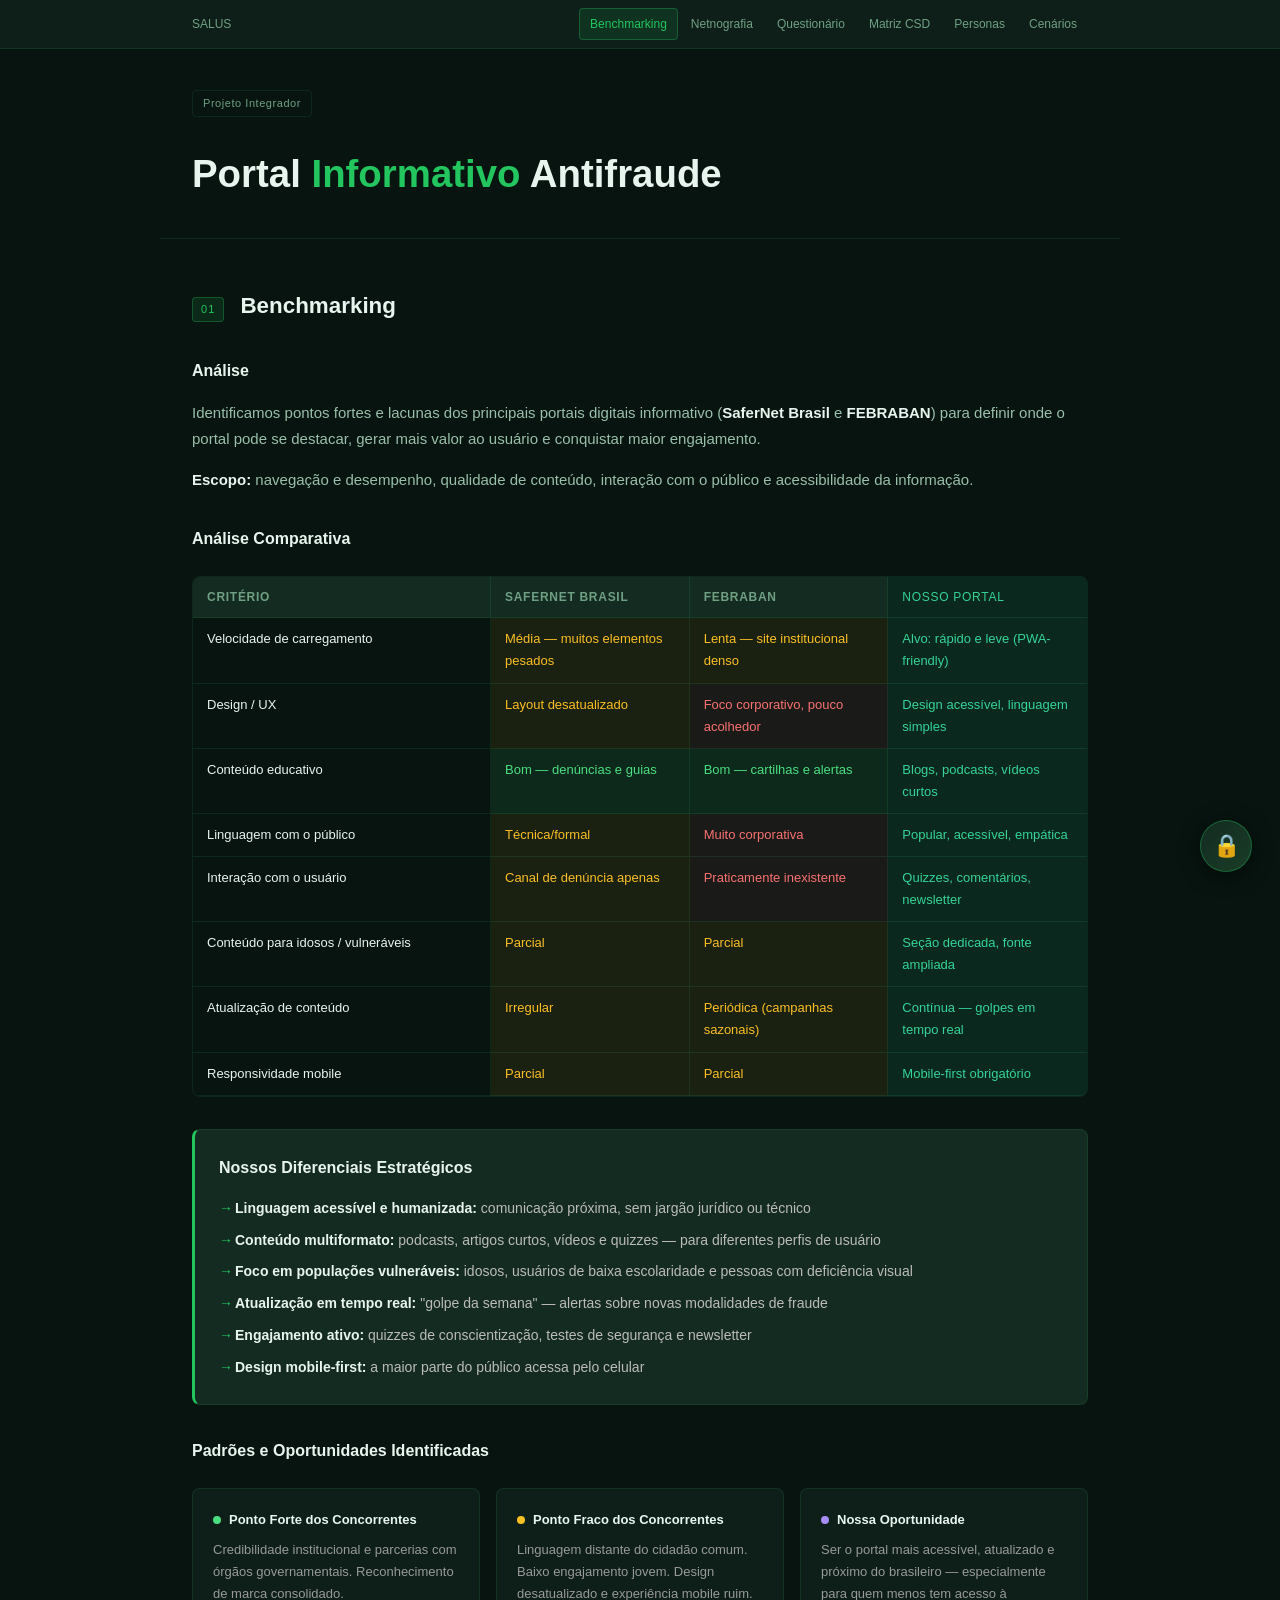
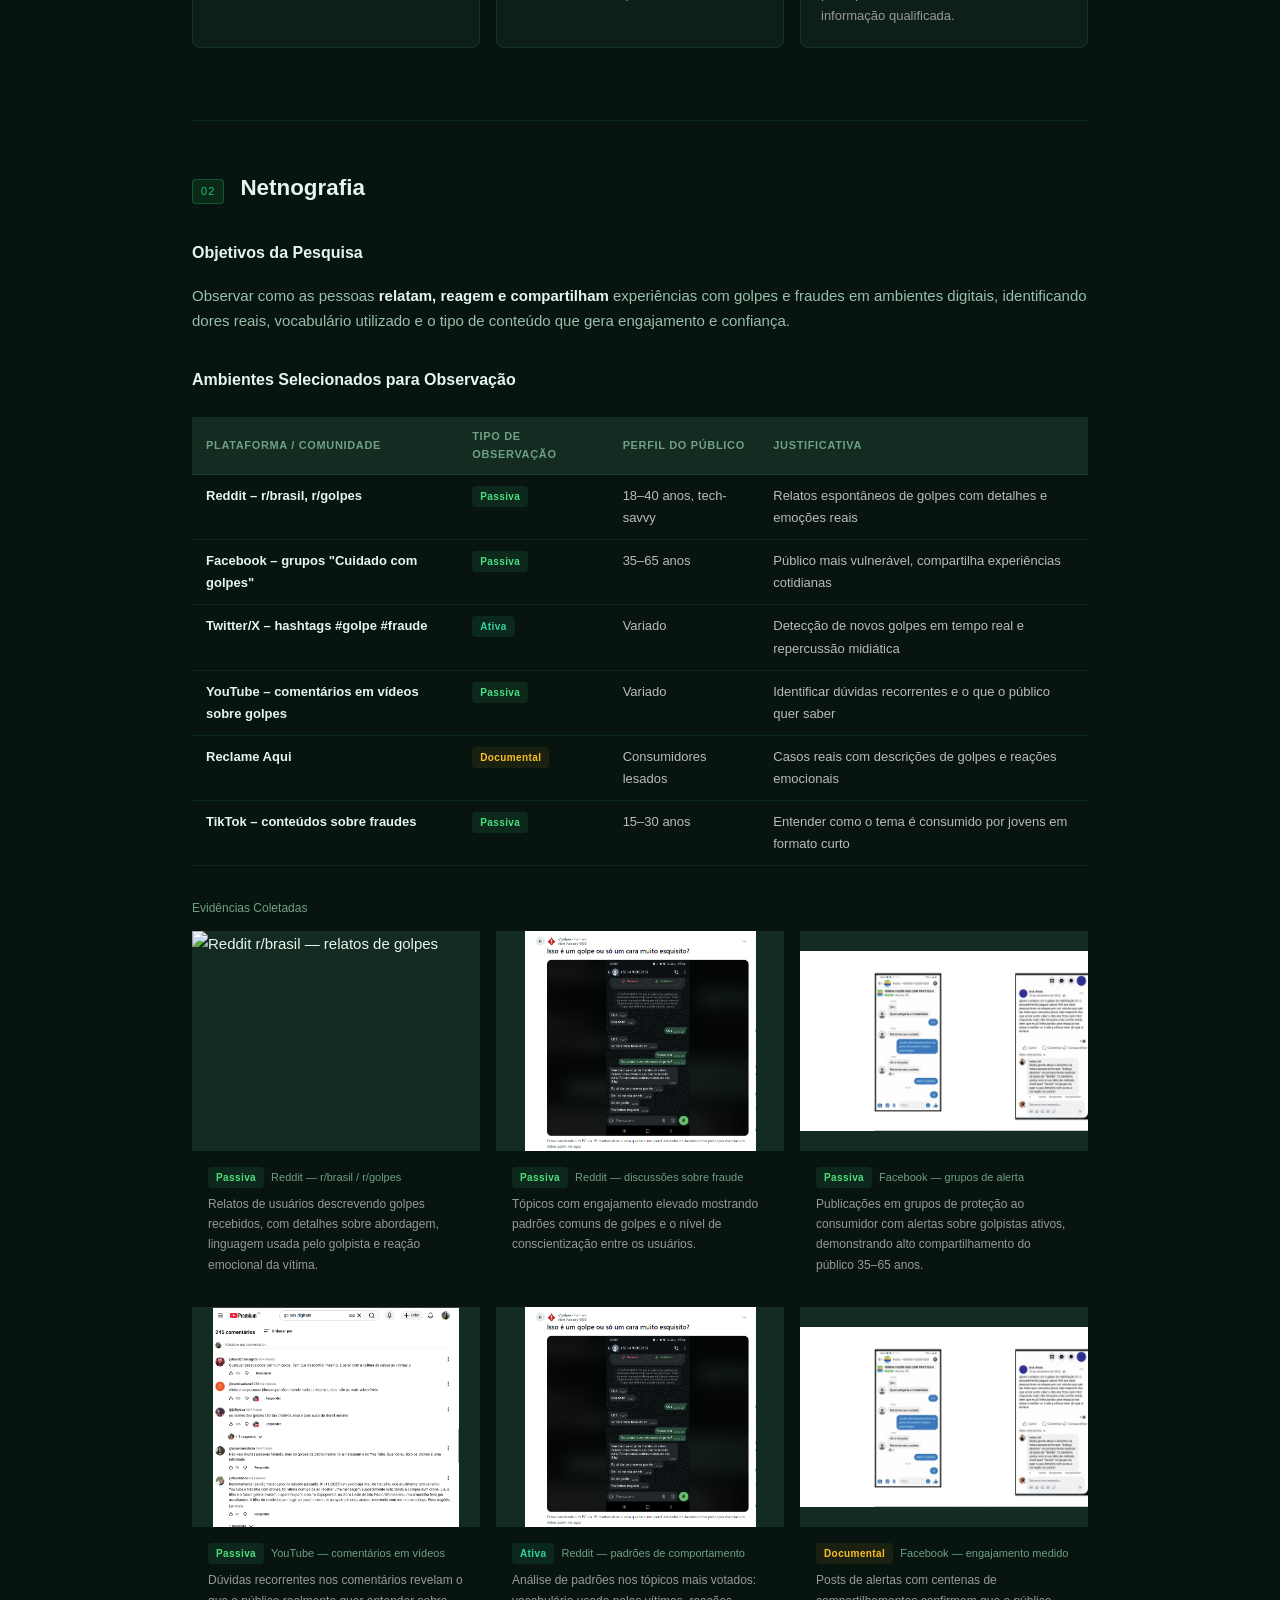
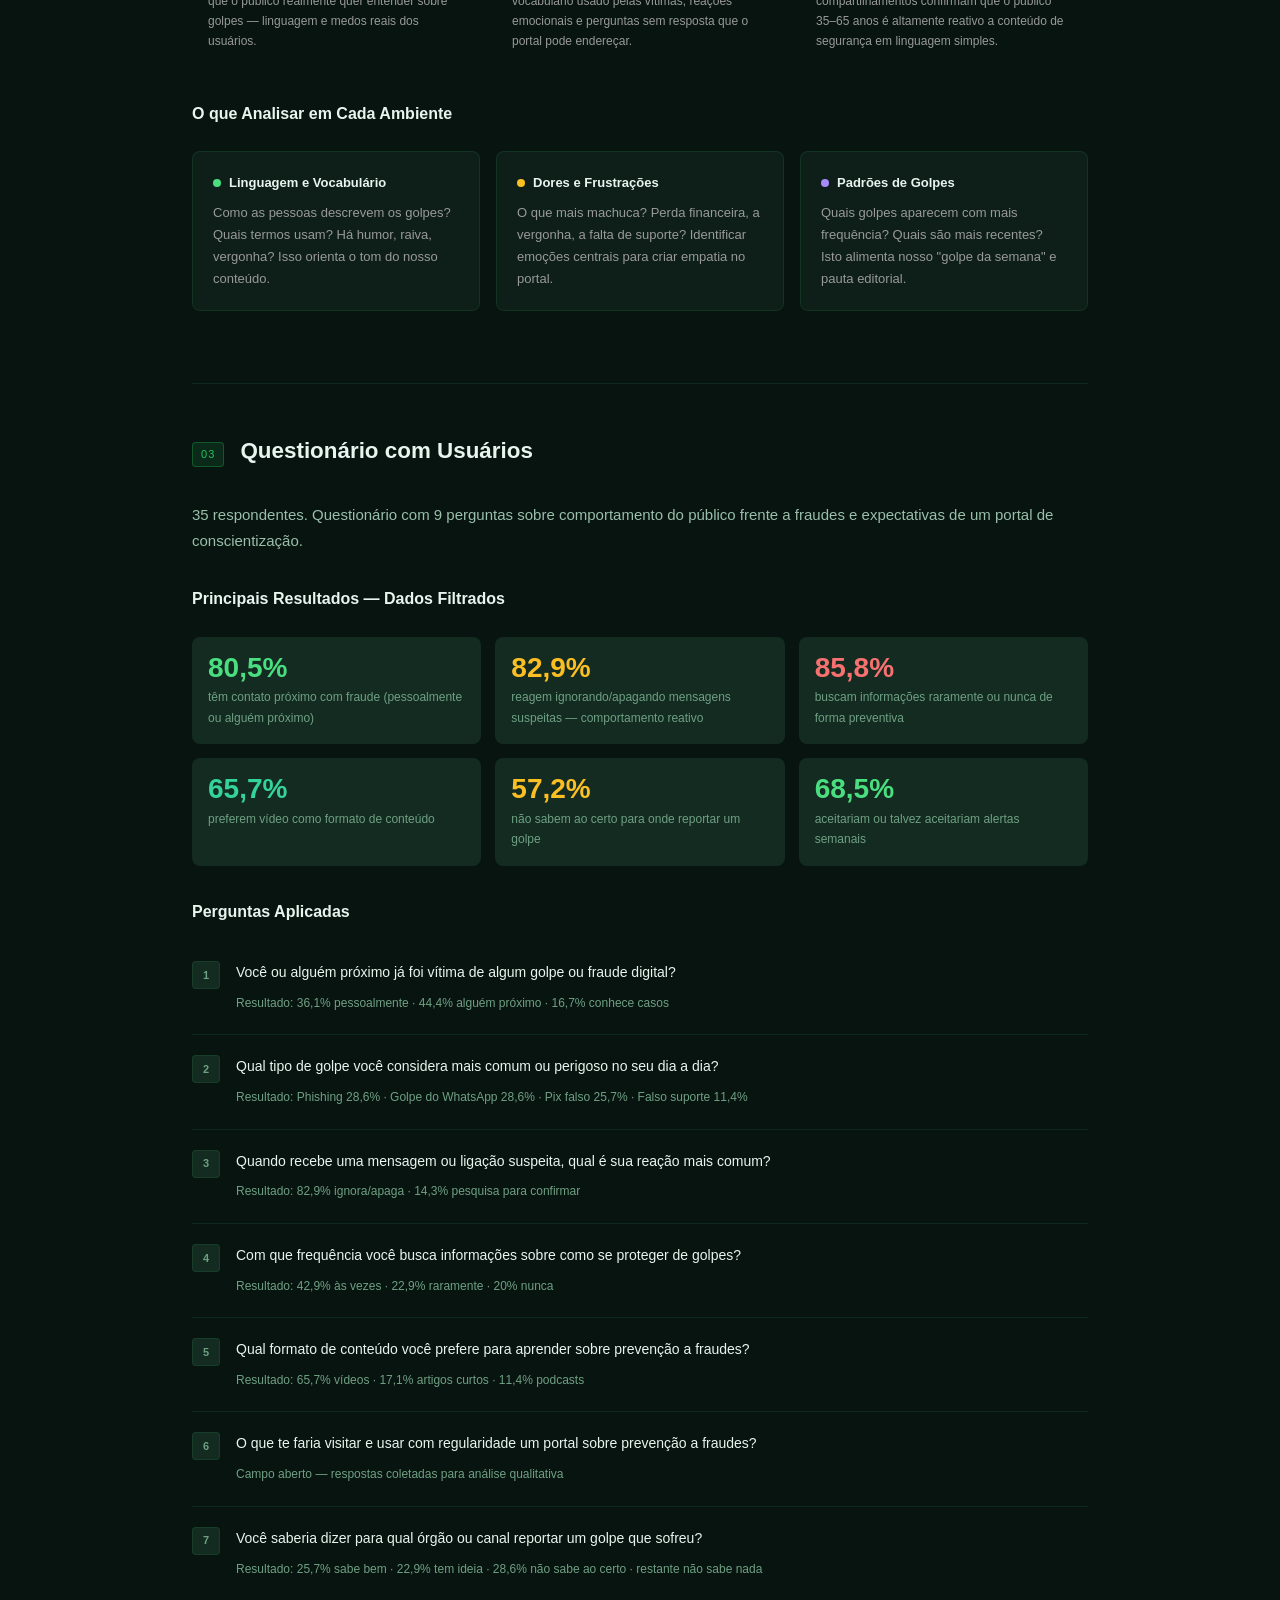
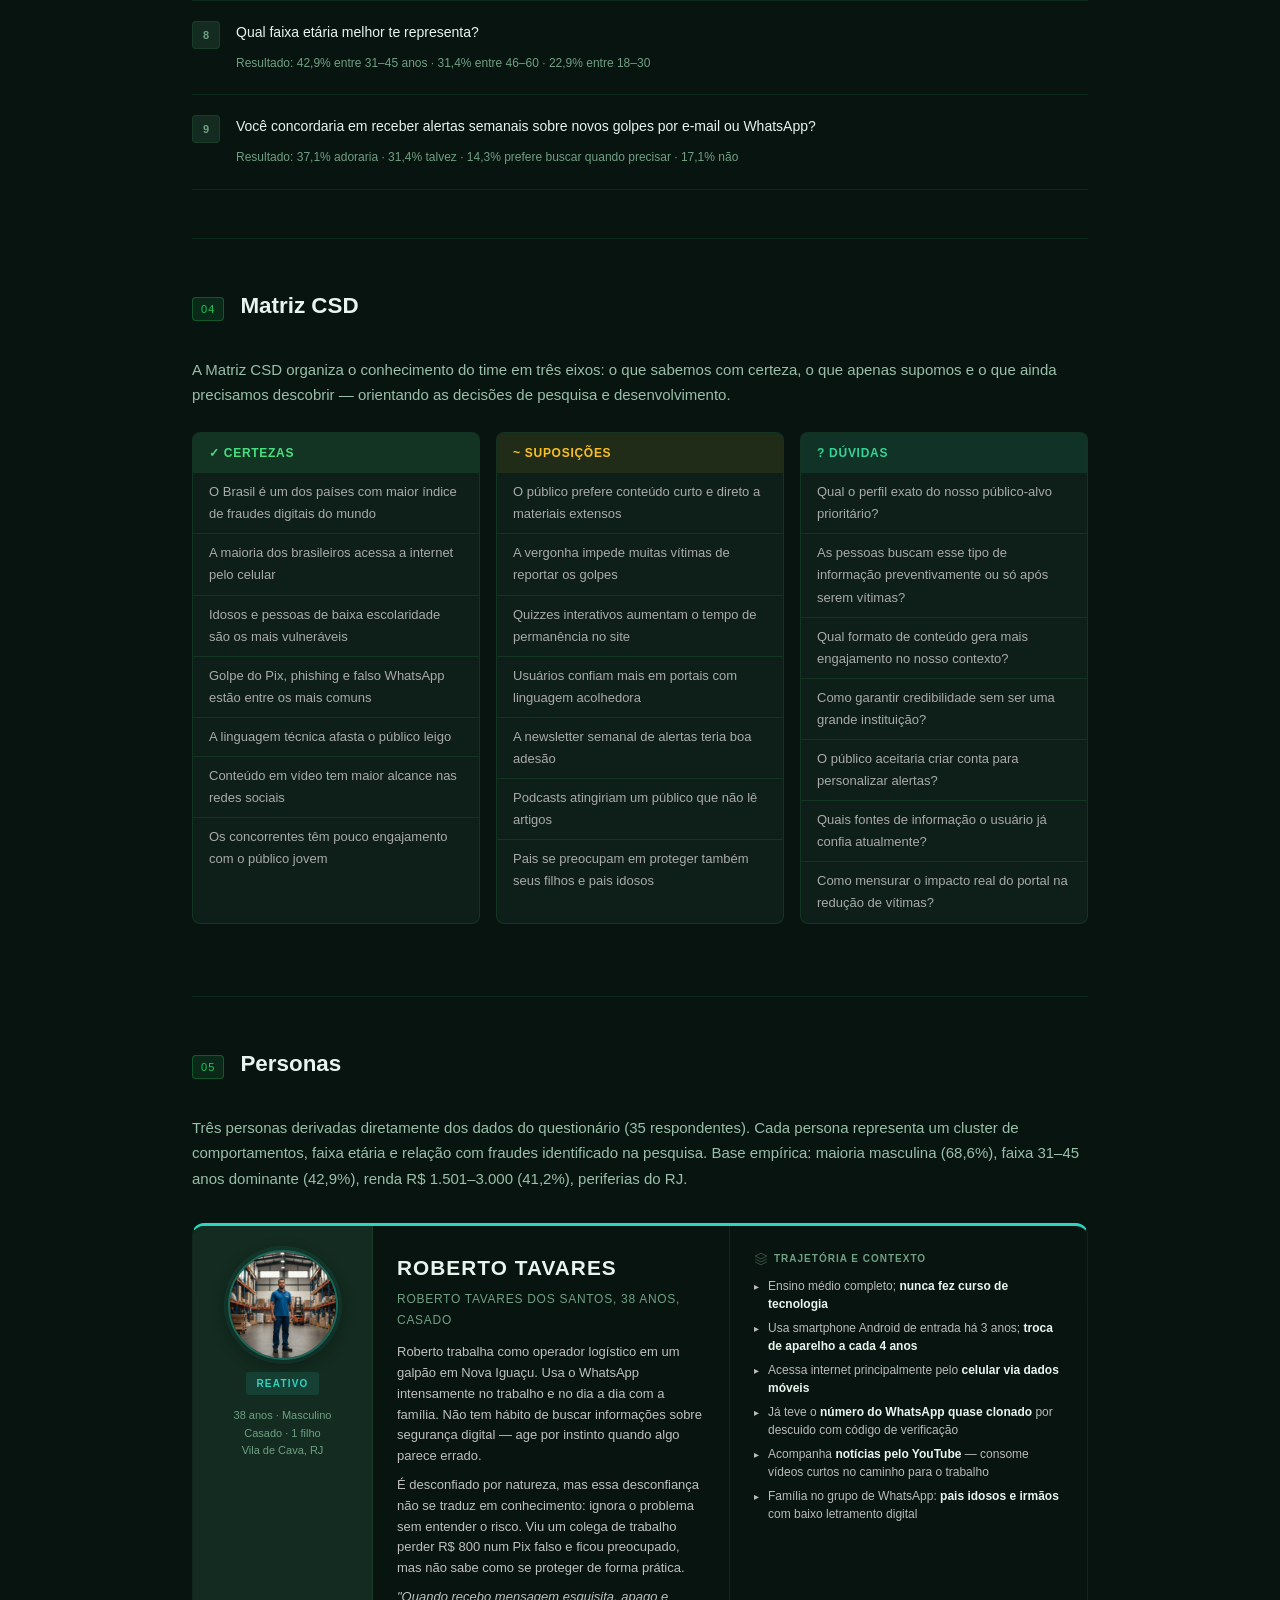
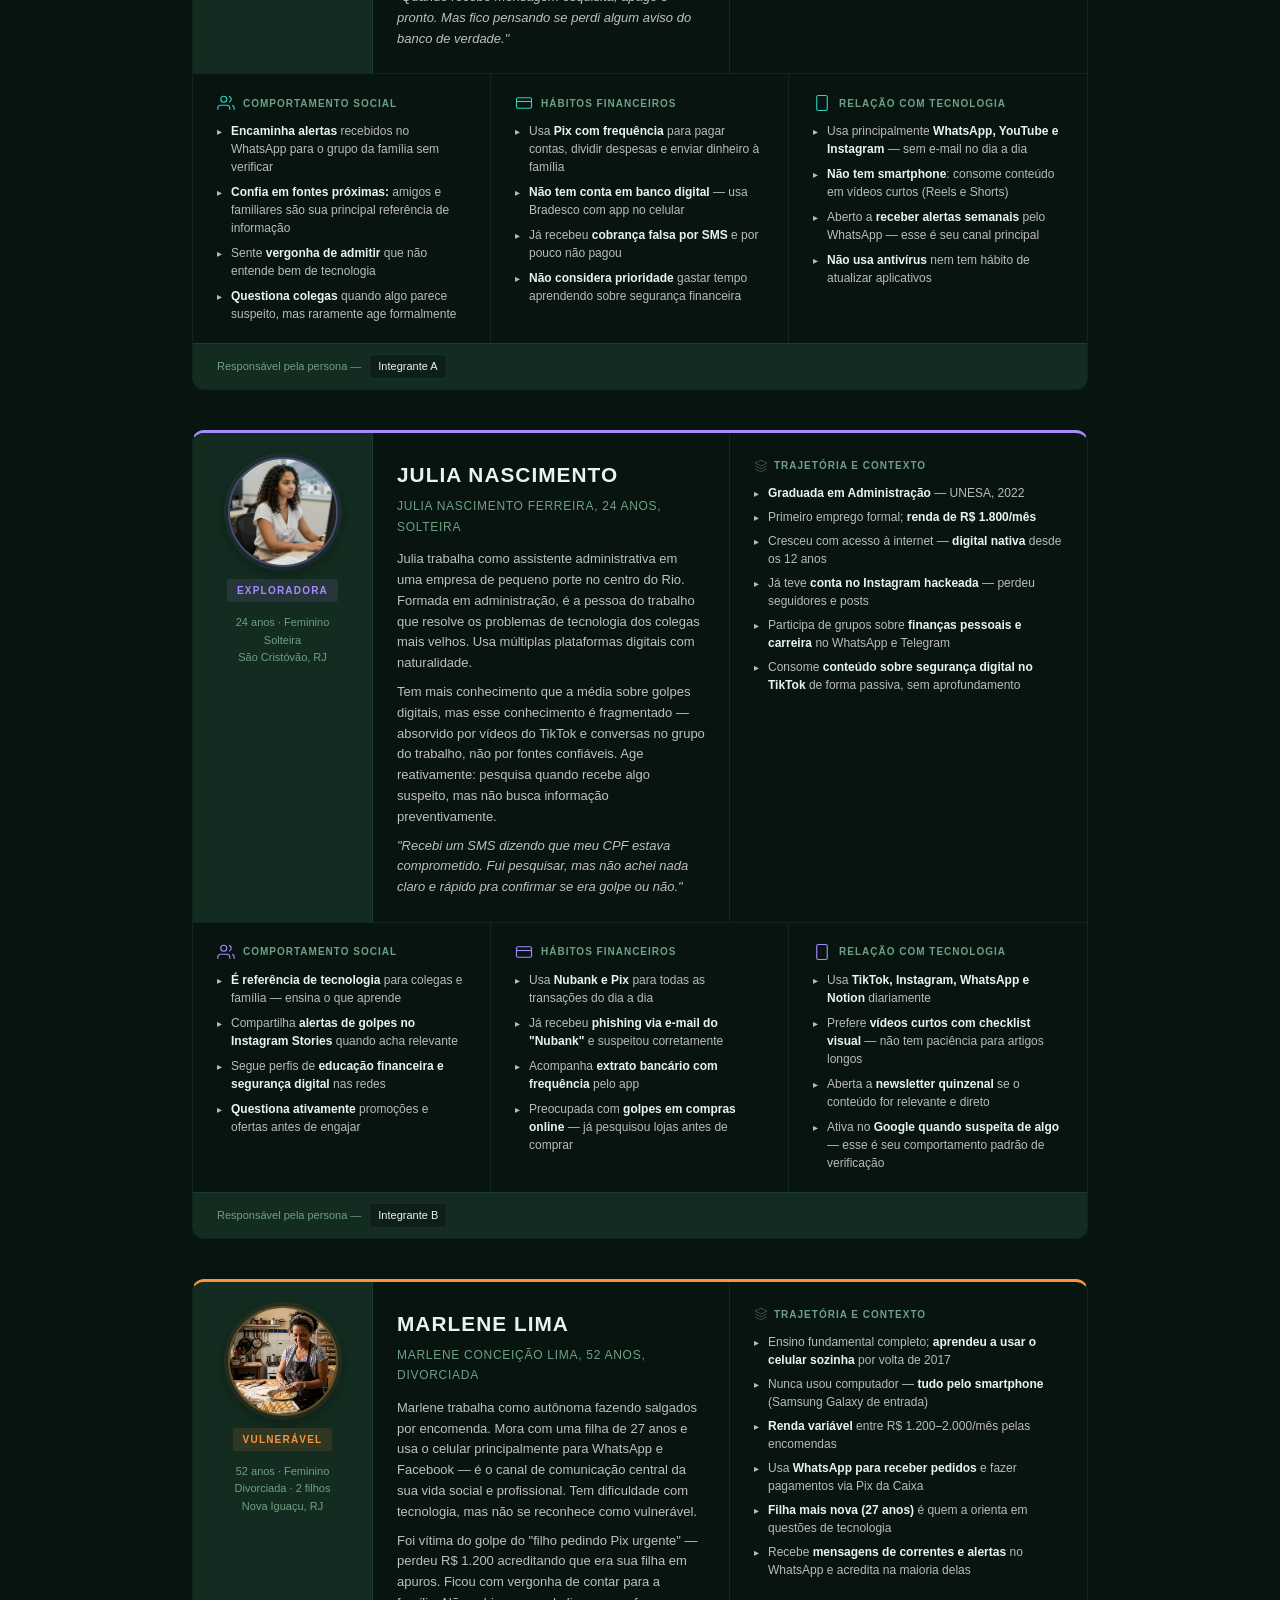
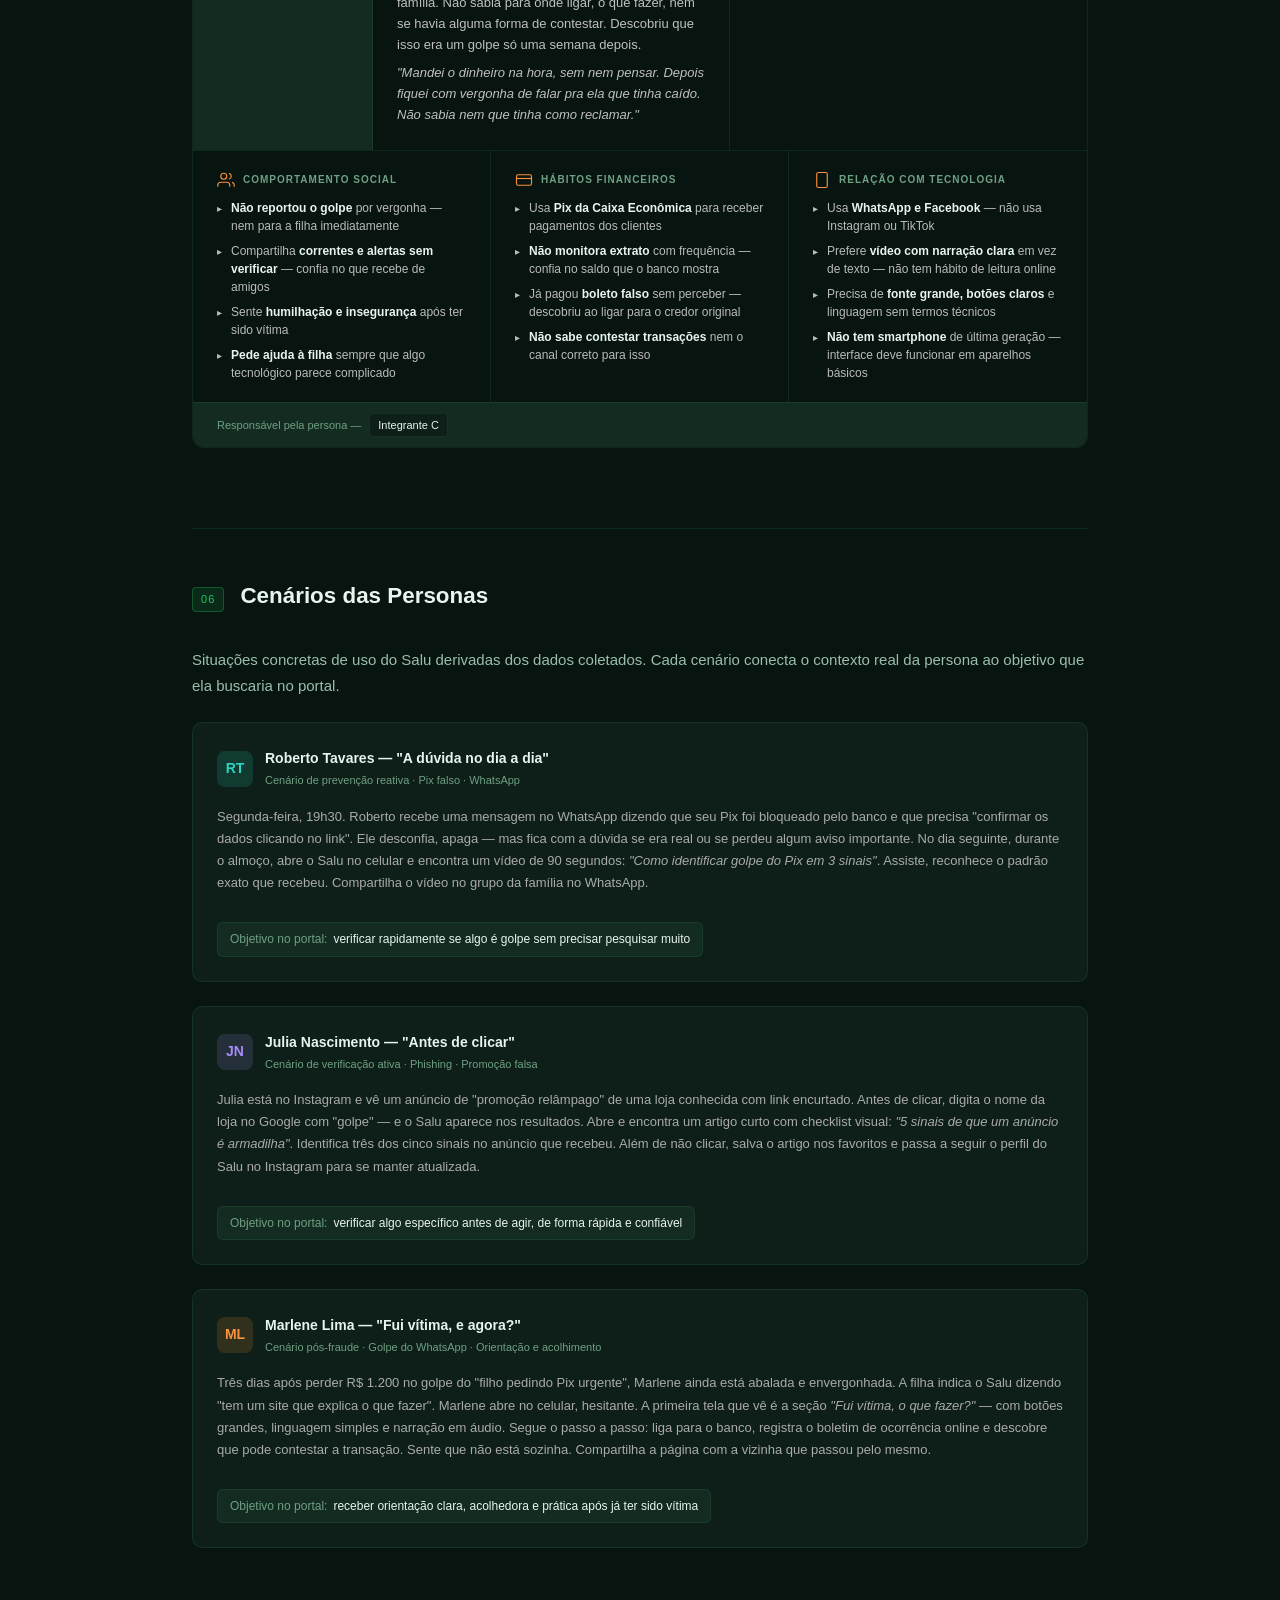
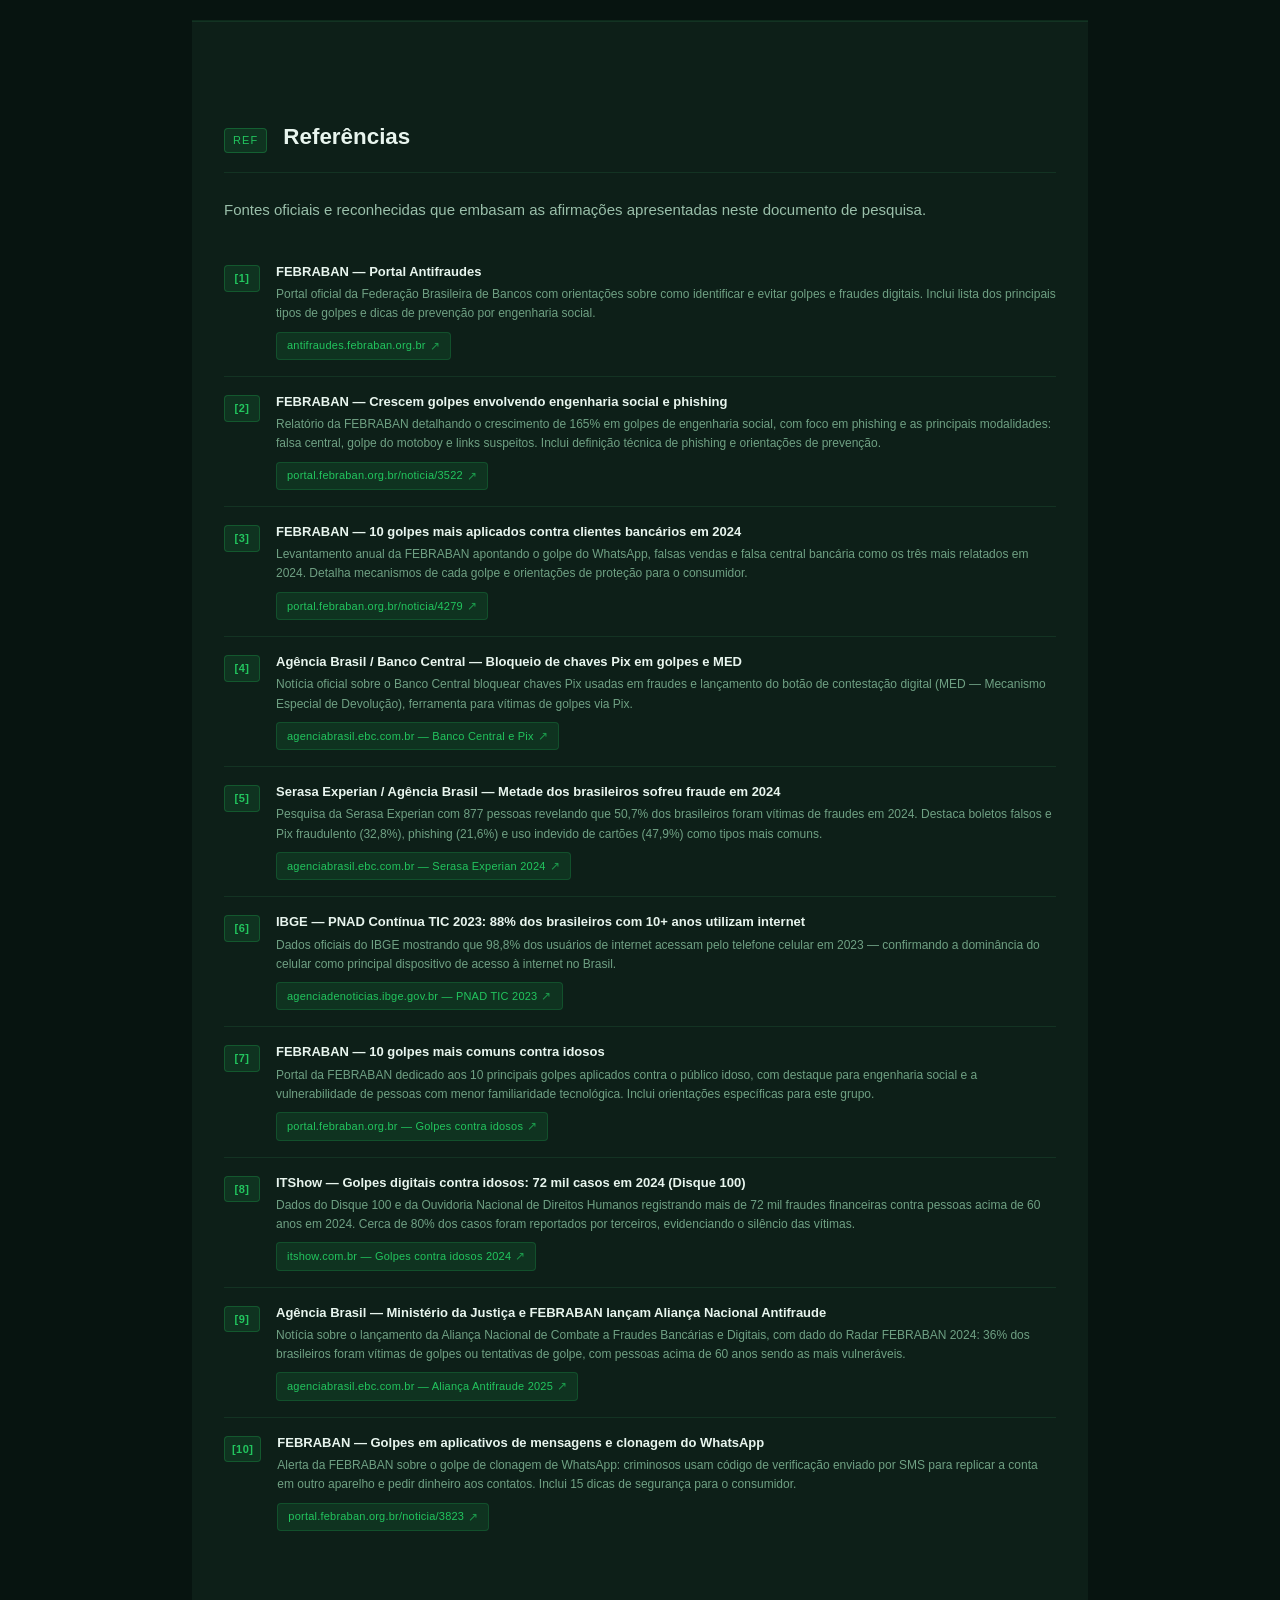
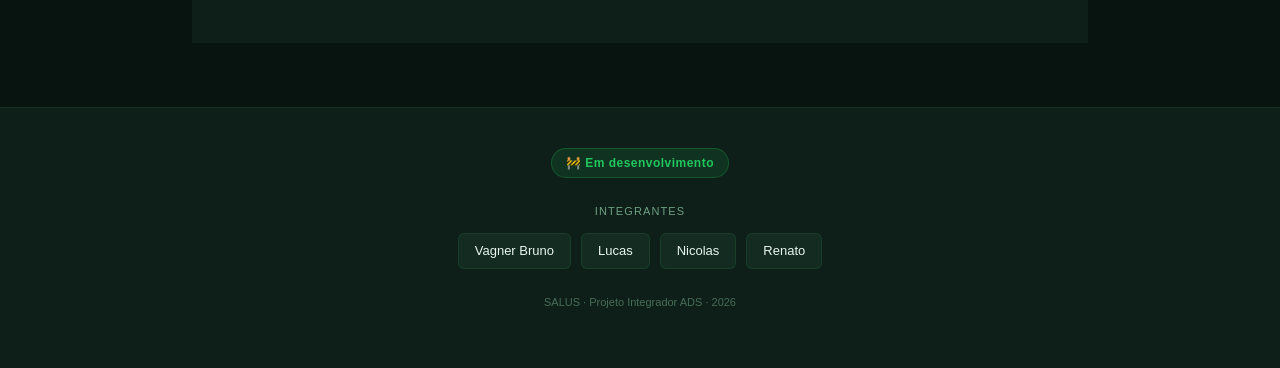
==== commit d7437b43: "feat: refer" ====
--- a/docs/index.html
+++ b/docs/index.html
@@ -616,6 +616,99 @@
 
     </div>
   </section>
+
+  <section class="section ref-section" id="referencias">
+  <div class="ref-inner">
+    <div class="section-header" style="border-bottom:1px solid var(--border); padding-bottom:1rem; margin-bottom:1.5rem;">
+      <span class="section-num">REF</span>
+      <h2>Referências</h2>
+    </div>
+    <p style="margin-bottom:1.5rem;">Fontes oficiais e reconhecidas que embasam as afirmações apresentadas neste documento de pesquisa.</p>
+    <ol class="ref-list">
+      <li id="ref-1">
+        <span class="ref-num">[1]</span>
+        <div class="ref-body">
+          <div class="ref-title">FEBRABAN — Portal Antifraudes</div>
+          <div class="ref-desc">Portal oficial da Federação Brasileira de Bancos com orientações sobre como identificar e evitar golpes e fraudes digitais. Inclui lista dos principais tipos de golpes e dicas de prevenção por engenharia social.</div>
+          <a href="https://antifraudes.febraban.org.br/" target="_blank" rel="noopener" class="ref-link">antifraudes.febraban.org.br <span>↗</span></a>
+        </div>
+      </li>
+      <li id="ref-2">
+        <span class="ref-num">[2]</span>
+        <div class="ref-body">
+          <div class="ref-title">FEBRABAN — Crescem golpes envolvendo engenharia social e phishing</div>
+          <div class="ref-desc">Relatório da FEBRABAN detalhando o crescimento de 165% em golpes de engenharia social, com foco em phishing e as principais modalidades: falsa central, golpe do motoboy e links suspeitos. Inclui definição técnica de phishing e orientações de prevenção.</div>
+          <a href="https://portal.febraban.org.br/noticia/3522/pt-br/" target="_blank" rel="noopener" class="ref-link">portal.febraban.org.br/noticia/3522 <span>↗</span></a>
+        </div>
+      </li>
+      <li id="ref-3">
+        <span class="ref-num">[3]</span>
+        <div class="ref-body">
+          <div class="ref-title">FEBRABAN — 10 golpes mais aplicados contra clientes bancários em 2024</div>
+          <div class="ref-desc">Levantamento anual da FEBRABAN apontando o golpe do WhatsApp, falsas vendas e falsa central bancária como os três mais relatados em 2024. Detalha mecanismos de cada golpe e orientações de proteção para o consumidor.</div>
+          <a href="https://portal.febraban.org.br/noticia/4279/pt-br/" target="_blank" rel="noopener" class="ref-link">portal.febraban.org.br/noticia/4279 <span>↗</span></a>
+        </div>
+      </li>
+      <li id="ref-4">
+        <span class="ref-num">[4]</span>
+        <div class="ref-body">
+          <div class="ref-title">Agência Brasil / Banco Central — Bloqueio de chaves Pix em golpes e MED</div>
+          <div class="ref-desc">Notícia oficial sobre o Banco Central bloquear chaves Pix usadas em fraudes e lançamento do botão de contestação digital (MED — Mecanismo Especial de Devolução), ferramenta para vítimas de golpes via Pix.</div>
+          <a href="https://agenciabrasil.ebc.com.br/economia/noticia/2025-10/banco-central-passa-bloquear-chaves-pix-usadas-em-golpes-e-fraudes" target="_blank" rel="noopener" class="ref-link">agenciabrasil.ebc.com.br — Banco Central e Pix <span>↗</span></a>
+        </div>
+      </li>
+      <li id="ref-5">
+        <span class="ref-num">[5]</span>
+        <div class="ref-body">
+          <div class="ref-title">Serasa Experian / Agência Brasil — Metade dos brasileiros sofreu fraude em 2024</div>
+          <div class="ref-desc">Pesquisa da Serasa Experian com 877 pessoas revelando que 50,7% dos brasileiros foram vítimas de fraudes em 2024. Destaca boletos falsos e Pix fraudulento (32,8%), phishing (21,6%) e uso indevido de cartões (47,9%) como tipos mais comuns.</div>
+          <a href="https://agenciabrasil.ebc.com.br/economia/noticia/2025-03/metade-dos-brasileiros-sofreu-fraude-em-2024-diz-serasa-experian" target="_blank" rel="noopener" class="ref-link">agenciabrasil.ebc.com.br — Serasa Experian 2024 <span>↗</span></a>
+        </div>
+      </li>
+      <li id="ref-6">
+        <span class="ref-num">[6]</span>
+        <div class="ref-body">
+          <div class="ref-title">IBGE — PNAD Contínua TIC 2023: 88% dos brasileiros com 10+ anos utilizam internet</div>
+          <div class="ref-desc">Dados oficiais do IBGE mostrando que 98,8% dos usuários de internet acessam pelo telefone celular em 2023 — confirmando a dominância do celular como principal dispositivo de acesso à internet no Brasil.</div>
+          <a href="https://agenciadenoticias.ibge.gov.br/agencia-noticias/2012-agencia-de-noticias/noticias/41026-em-2023-87-2-das-pessoas-com-10-anos-ou-mais-utilizaram-internet" target="_blank" rel="noopener" class="ref-link">agenciadenoticias.ibge.gov.br — PNAD TIC 2023 <span>↗</span></a>
+        </div>
+      </li>
+      <li id="ref-7">
+        <span class="ref-num">[7]</span>
+        <div class="ref-body">
+          <div class="ref-title">FEBRABAN — 10 golpes mais comuns contra idosos</div>
+          <div class="ref-desc">Portal da FEBRABAN dedicado aos 10 principais golpes aplicados contra o público idoso, com destaque para engenharia social e a vulnerabilidade de pessoas com menor familiaridade tecnológica. Inclui orientações específicas para este grupo.</div>
+          <a href="https://portal.febraban.org.br/DetalheNews/16/pt-br/" target="_blank" rel="noopener" class="ref-link">portal.febraban.org.br — Golpes contra idosos <span>↗</span></a>
+        </div>
+      </li>
+      <li id="ref-8">
+        <span class="ref-num">[8]</span>
+        <div class="ref-body">
+          <div class="ref-title">ITShow — Golpes digitais contra idosos: 72 mil casos em 2024 (Disque 100)</div>
+          <div class="ref-desc">Dados do Disque 100 e da Ouvidoria Nacional de Direitos Humanos registrando mais de 72 mil fraudes financeiras contra pessoas acima de 60 anos em 2024. Cerca de 80% dos casos foram reportados por terceiros, evidenciando o silêncio das vítimas.</div>
+          <a href="https://itshow.com.br/golpes-digitais-idosos-72-mil-casos-2024-ciberseg/" target="_blank" rel="noopener" class="ref-link">itshow.com.br — Golpes contra idosos 2024 <span>↗</span></a>
+        </div>
+      </li>
+      <li id="ref-9">
+        <span class="ref-num">[9]</span>
+        <div class="ref-body">
+          <div class="ref-title">Agência Brasil — Ministério da Justiça e FEBRABAN lançam Aliança Nacional Antifraude</div>
+          <div class="ref-desc">Notícia sobre o lançamento da Aliança Nacional de Combate a Fraudes Bancárias e Digitais, com dado do Radar FEBRABAN 2024: 36% dos brasileiros foram vítimas de golpes ou tentativas de golpe, com pessoas acima de 60 anos sendo as mais vulneráveis.</div>
+          <a href="https://agenciabrasil.ebc.com.br/economia/noticia/2025-02/ministerio-da-justica-e-febraban-lancam-alianca-contra-fraude-digital" target="_blank" rel="noopener" class="ref-link">agenciabrasil.ebc.com.br — Aliança Antifraude 2025 <span>↗</span></a>
+        </div>
+      </li>
+      <li id="ref-10">
+        <span class="ref-num">[10]</span>
+        <div class="ref-body">
+          <div class="ref-title">FEBRABAN — Golpes em aplicativos de mensagens e clonagem do WhatsApp</div>
+          <div class="ref-desc">Alerta da FEBRABAN sobre o golpe de clonagem de WhatsApp: criminosos usam código de verificação enviado por SMS para replicar a conta em outro aparelho e pedir dinheiro aos contatos. Inclui 15 dicas de segurança para o consumidor.</div>
+          <a href="https://portal.febraban.org.br/noticia/3823/pt-br/" target="_blank" rel="noopener" class="ref-link">portal.febraban.org.br/noticia/3823 <span>↗</span></a>
+        </div>
+      </li>
+    </ol>
+  </div>
+</section>
+
 </main>
 <footer class="site-footer">
   <div class="footer-inner">
